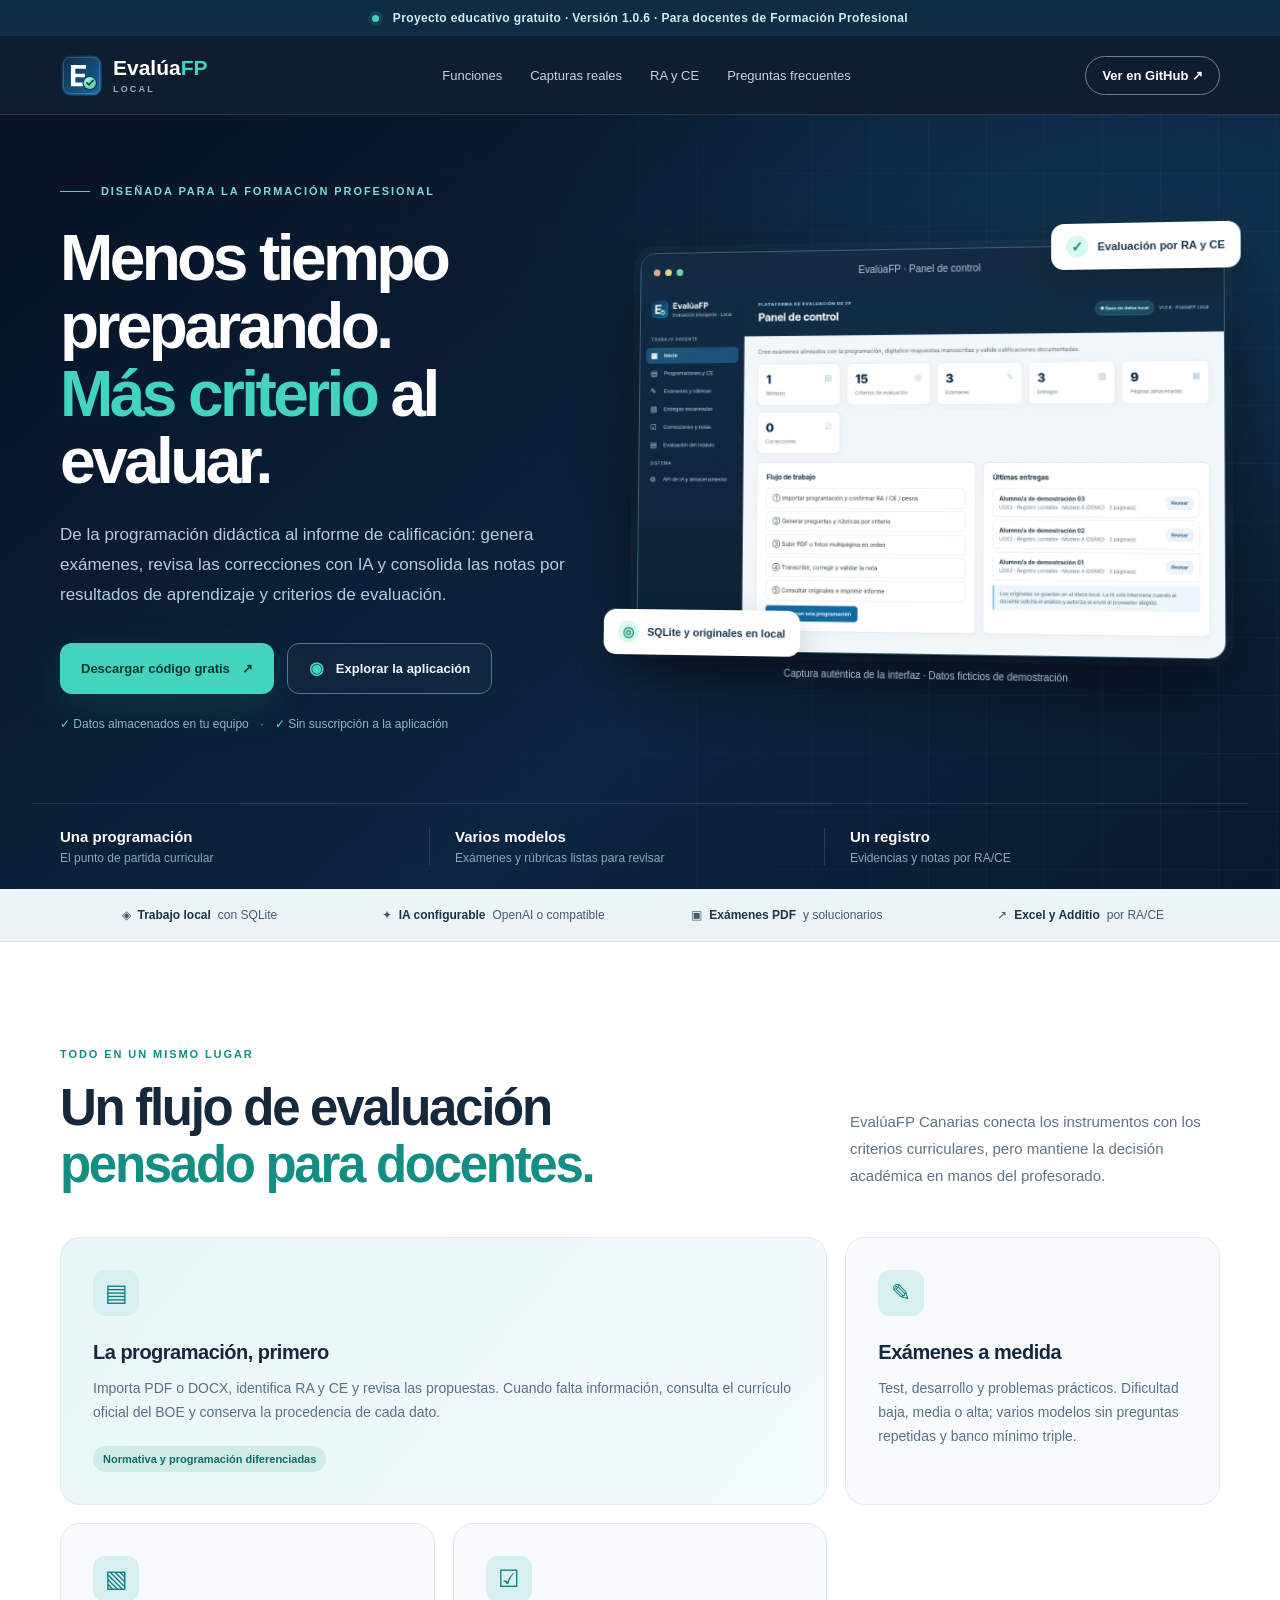
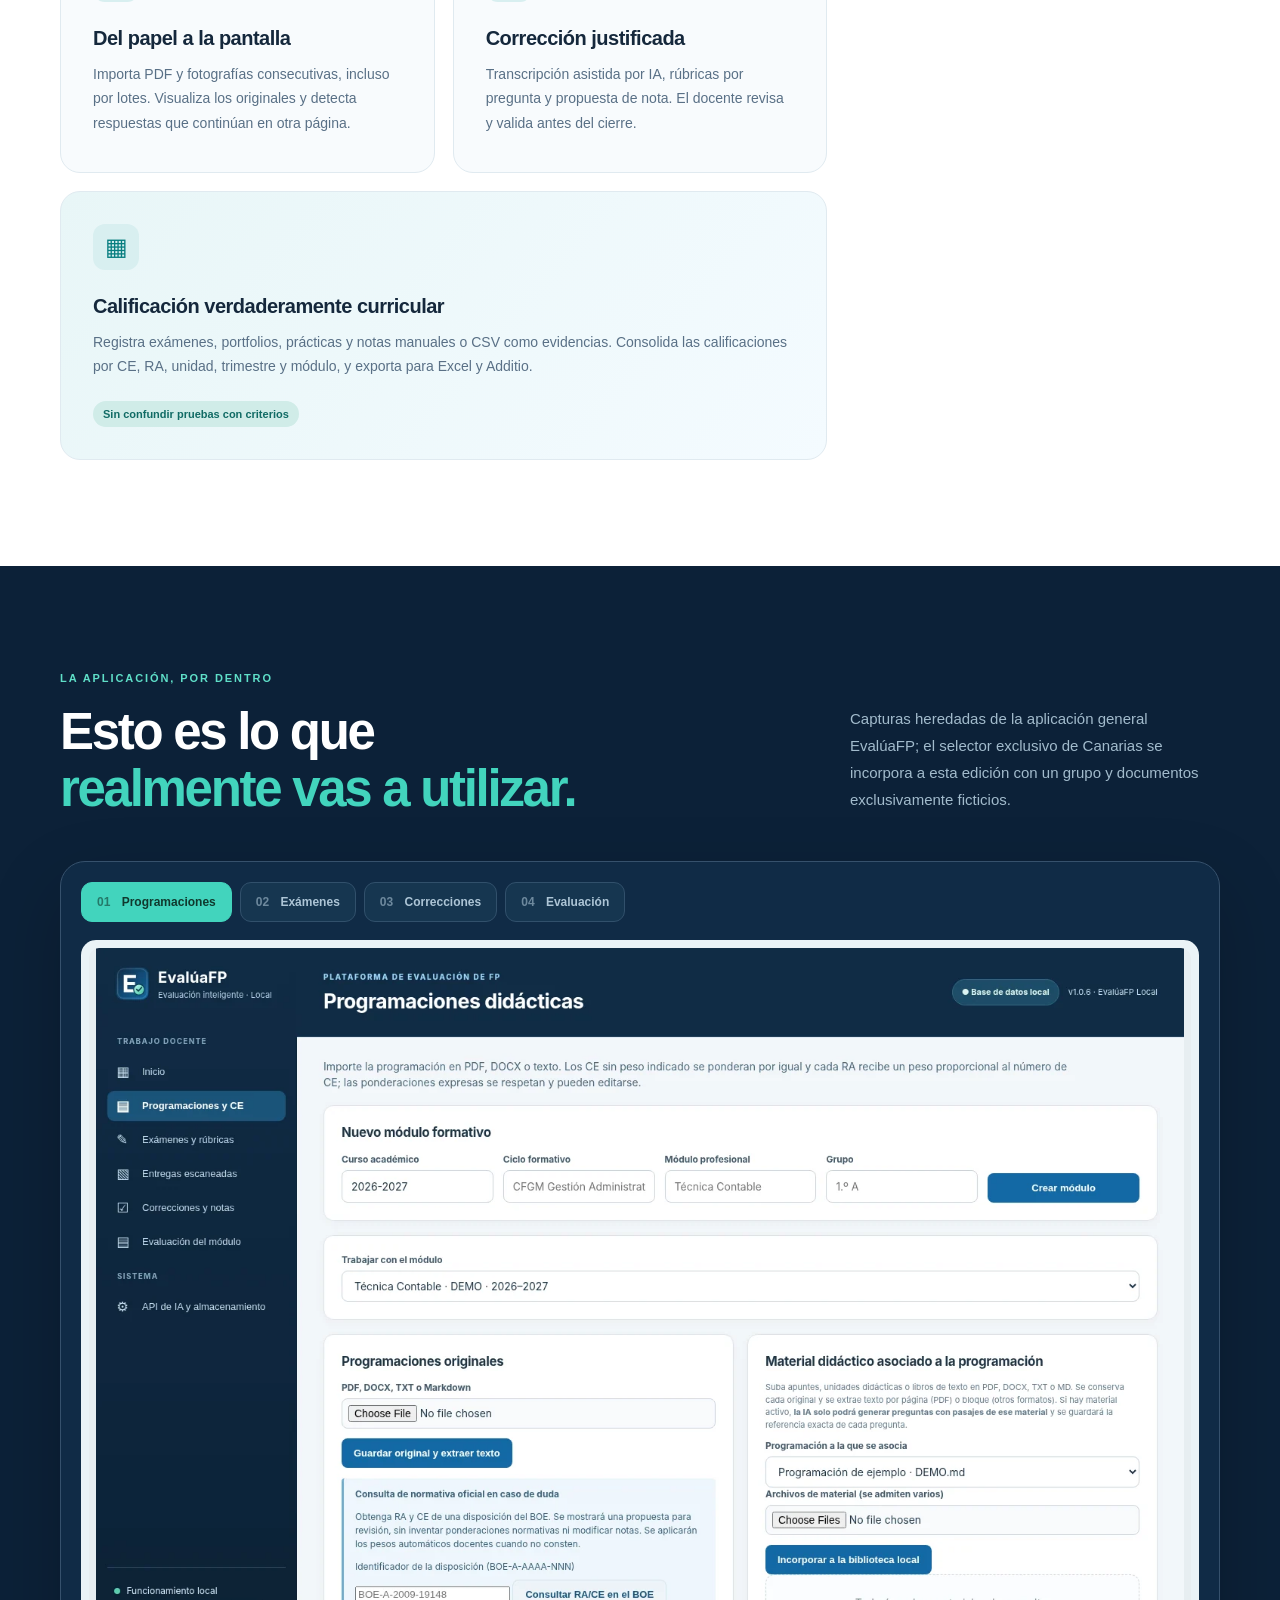
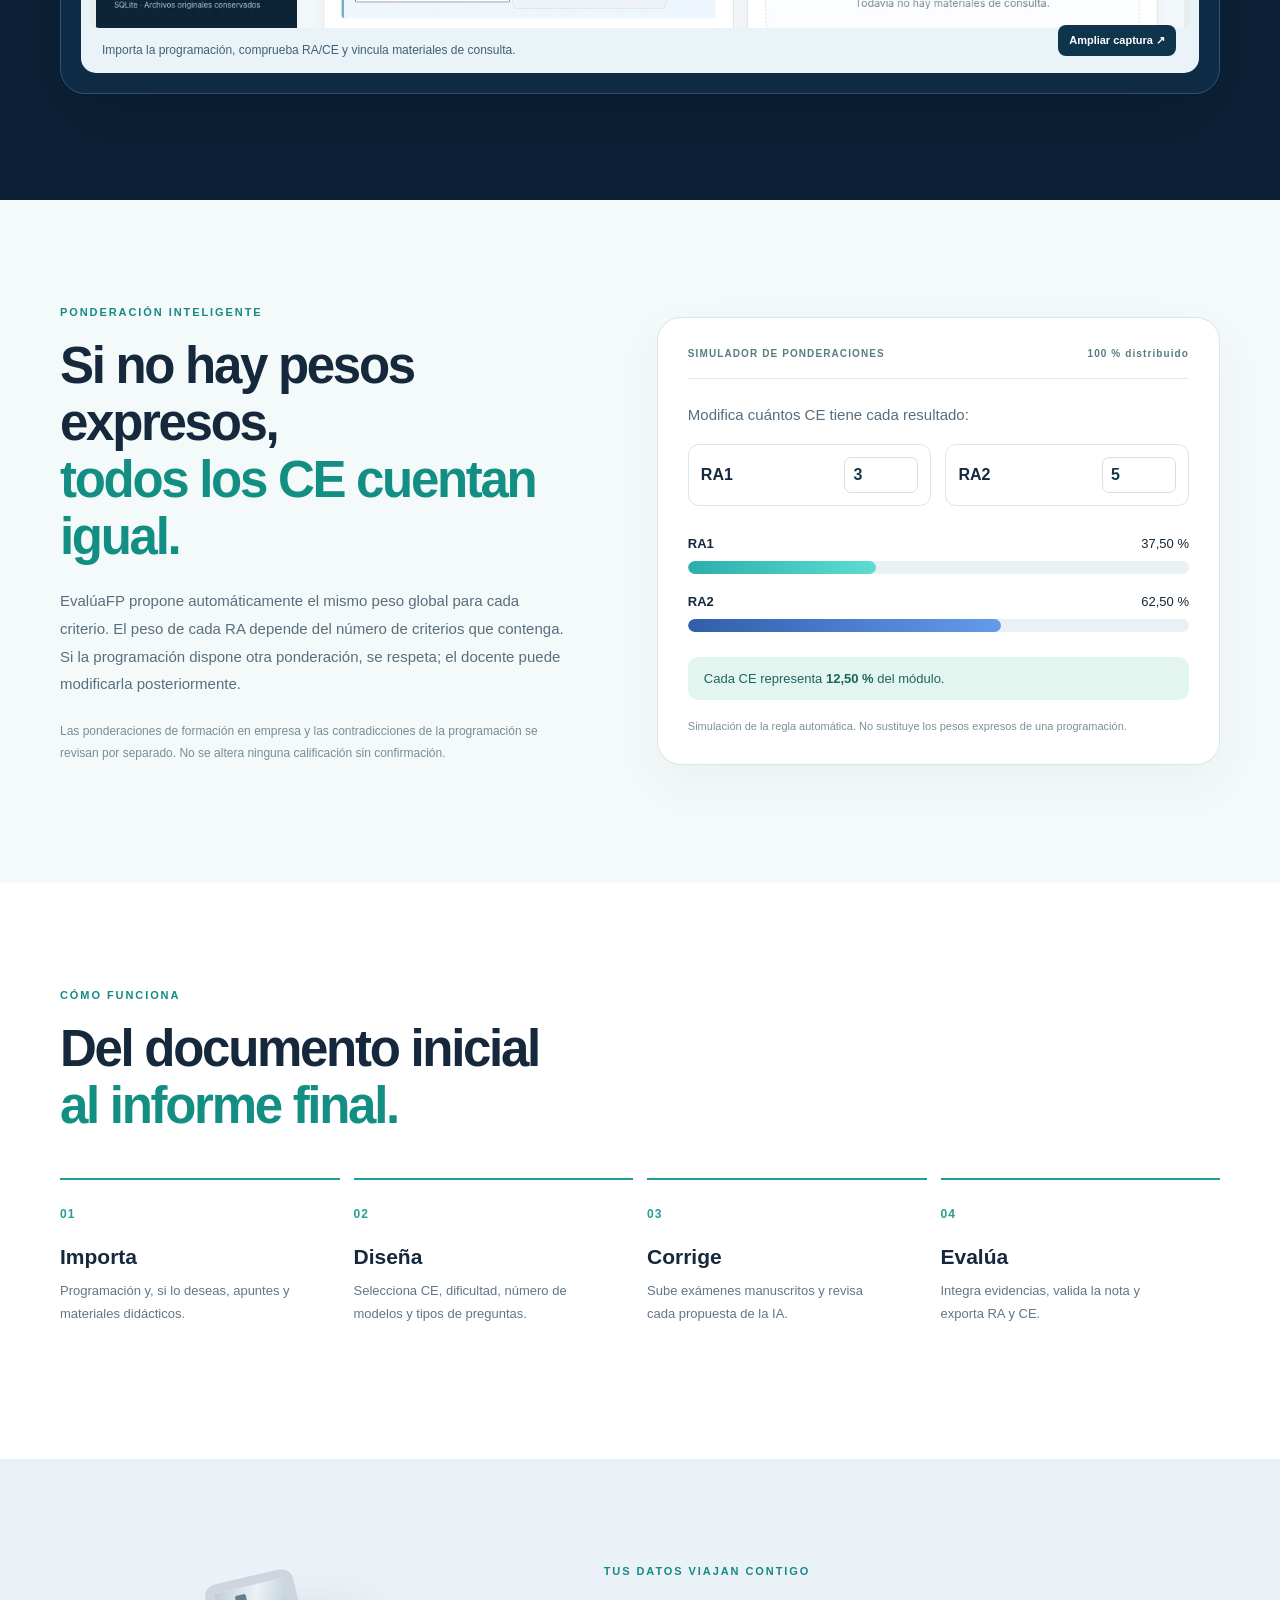
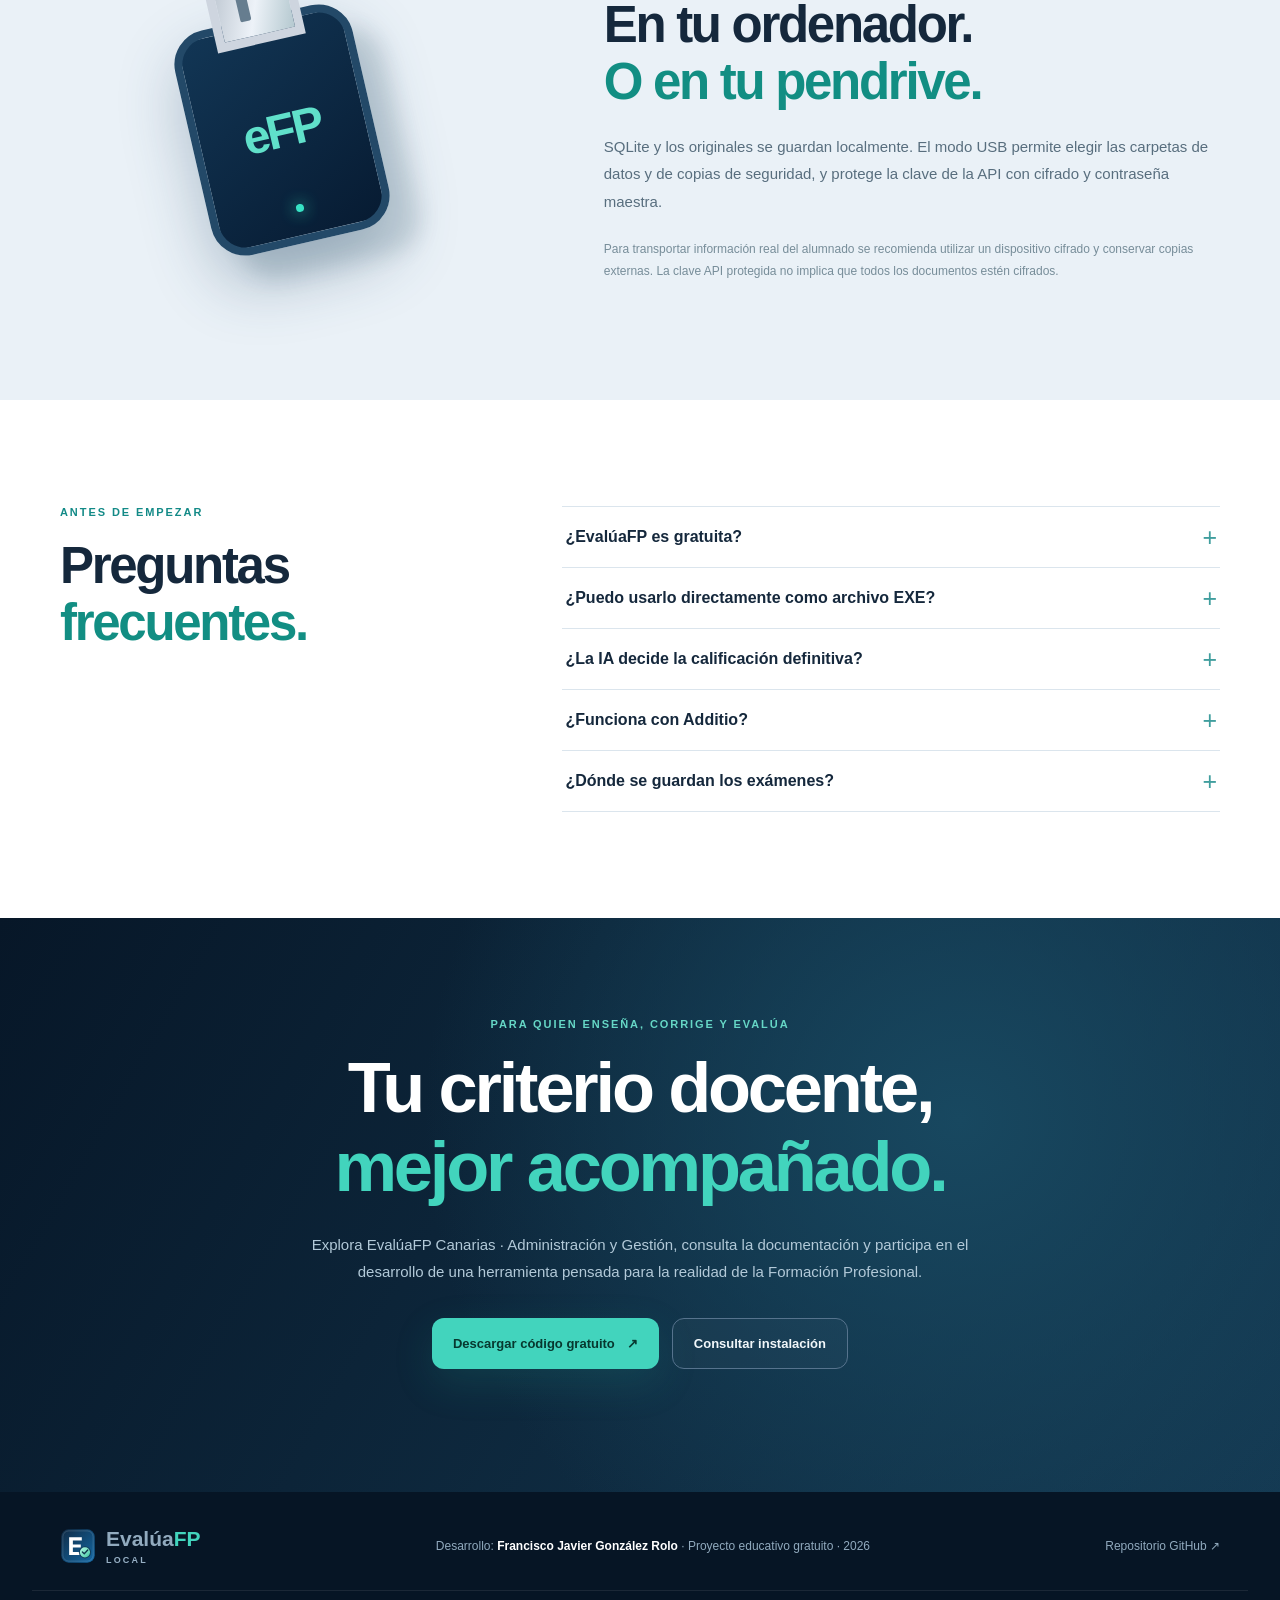
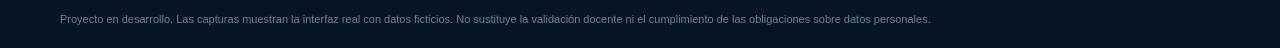
==== docs/index.html @ 2f496073 "feat: edición independiente Canarias de Administración y Gestión basada en EvalúaFP 1.2.10" ====
<!doctype html>
<html lang="es">
<head>
  <meta charset="utf-8">
  <meta name="viewport" content="width=device-width, initial-scale=1">
  <meta name="color-scheme" content="dark light">
  <meta name="theme-color" content="#09172c">
  <meta name="description" content="EvalúaFP Canarias · Administración y Gestión: genera exámenes alineados con los RA y CE, corrige manuscritos con IA bajo revisión docente y organiza la evaluación de FP. Descarga gratuita.">
  <meta property="og:type" content="website">
  <meta property="og:title" content="EvalúaFP Canarias · Administración y Gestión · Evaluación de FP, con rigor y sin complicaciones">
  <meta property="og:description" content="Programaciones, exámenes, rúbricas, corrección asistida y evaluación curricular RA/CE. Gratuito, con SQLite local y modo USB.">
  <meta property="og:image" content="https://raw.githubusercontent.com/atreyu1968/EvaluaFPCanarias/main/docs/assets/screenshots/panel.webp">
  <title>EvalúaFP Canarias · Administración y Gestión — La evaluación de FP, bajo tu control</title>
  <link rel="icon" type="image/svg+xml" href="assets/logo.svg">
  <link rel="stylesheet" href="assets/landing.css">
  <script src="assets/landing.js" defer></script>
</head>
<body>
  <a class="skip" href="#contenido">Saltar al contenido</a>
  <div class="announcement"><span class="announcement-dot"></span> Proyecto educativo gratuito · Versión 1.0.6 · Para docentes de Formación Profesional</div>
  <header class="site-header" id="inicio">
    <div class="wrap head-inner">
      <a class="wordmark" href="#inicio" aria-label="EvalúaFP, ir al inicio"><img src="assets/logo.svg" alt="" width="43" height="43"><span>Evalúa<span class="accent">FP</span><small>LOCAL</small></span></a>
      <nav class="main-nav" aria-label="Navegación principal"><a href="#funciones">Funciones</a><a href="#capturas">Capturas reales</a><a href="#ponderaciones">RA y CE</a><a href="#preguntas">Preguntas frecuentes</a></nav>
      <a class="nav-cta" href="https://github.com/atreyu1968/EvaluaFPCanarias" target="_blank" rel="noopener noreferrer">Ver en GitHub <span aria-hidden="true">↗</span></a>
    </div>
  </header>
  <main id="contenido">
    <section class="hero">
      <div class="hero-glow" aria-hidden="true"></div>
      <div class="wrap hero-grid">
        <div class="hero-copy">
          <div class="eyebrow"><span class="line"></span> DISEÑADA PARA LA FORMACIÓN PROFESIONAL</div>
          <h1>Menos tiempo preparando.<br><em>Más criterio</em> al evaluar.</h1>
          <p class="hero-sub">De la programación didáctica al informe de calificación: genera exámenes, revisa las correcciones con IA y consolida las notas por resultados de aprendizaje y criterios de evaluación.</p>
          <div class="hero-actions"><a class="btn btn-primary" href="https://github.com/atreyu1968/EvaluaFPCanarias/archive/refs/heads/main.zip" target="_blank" rel="noopener noreferrer">Descargar código gratis <span aria-hidden="true">↗</span></a><a class="btn btn-ghost" href="#capturas"><span class="play" aria-hidden="true">◉</span> Explorar la aplicación</a></div>
          <p class="hero-note"><span class="check">✓</span> Datos almacenados en tu equipo <span class="sep">·</span> <span class="check">✓</span> Sin suscripción a la aplicación</p>
        </div>
        <div class="hero-media">
          <div class="hero-chip topchip"><span class="mini-check">✓</span><span>Evaluación por RA y CE</span></div>
          <div class="app-frame"><div class="frame-header"><div class="traffic" aria-hidden="true"><i></i><i></i><i></i></div><span>EvalúaFP · Panel de control</span><span class="frame-local">● LOCAL</span></div><img src="assets/screenshots/panel.webp" alt="Captura real de EvalúaFP: panel de control de la aplicación con datos de demostración" width="1440" height="900" fetchpriority="high"></div>
          <div class="hero-chip bottomchip"><span class="mini-check">◎</span><span>SQLite y originales en local</span></div>
          <div class="demo-label">Captura auténtica de la interfaz · Datos ficticios de demostración</div>
        </div>
      </div>
      <div class="wrap hero-bottom"><div><strong>Una programación</strong><span>El punto de partida curricular</span></div><div><strong>Varios modelos</strong><span>Exámenes y rúbricas listas para revisar</span></div><div><strong>Un registro</strong><span>Evidencias y notas por RA/CE</span></div></div>
    </section>
    <section class="trust-band" aria-label="Características principales"><div class="wrap trust-items"><span>◈ <b>Trabajo local</b> con SQLite</span><span>✦ <b>IA configurable</b> OpenAI o compatible</span><span>▣ <b>Exámenes PDF</b> y solucionarios</span><span>↗ <b>Excel y Additio</b> por RA/CE</span></div></section>

    <section class="section features" id="funciones">
      <div class="wrap">
        <div class="section-top"><div><p class="kicker">TODO EN UN MISMO LUGAR</p><h2>Un flujo de evaluación<br><em>pensado para docentes.</em></h2></div><p>EvalúaFP Canarias conecta los instrumentos con los criterios curriculares, pero mantiene la decisión académica en manos del profesorado.</p></div>
        <div class="feature-grid">
          <article class="feature-card feature-wide"><div class="feature-symbol">▤</div><h3>La programación, primero</h3><p>Importa PDF o DOCX, identifica RA y CE y revisa las propuestas. Cuando falta información, consulta el currículo oficial del BOE y conserva la procedencia de cada dato.</p><span class="mini-pill">Normativa y programación diferenciadas</span></article>
          <article class="feature-card"><div class="feature-symbol">✎</div><h3>Exámenes a medida</h3><p>Test, desarrollo y problemas prácticos. Dificultad baja, media o alta; varios modelos sin preguntas repetidas y banco mínimo triple.</p></article>
          <article class="feature-card"><div class="feature-symbol">▧</div><h3>Del papel a la pantalla</h3><p>Importa PDF y fotografías consecutivas, incluso por lotes. Visualiza los originales y detecta respuestas que continúan en otra página.</p></article>
          <article class="feature-card"><div class="feature-symbol">☑</div><h3>Corrección justificada</h3><p>Transcripción asistida por IA, rúbricas por pregunta y propuesta de nota. El docente revisa y valida antes del cierre.</p></article>
          <article class="feature-card feature-wide"><div class="feature-symbol">▦</div><h3>Calificación verdaderamente curricular</h3><p>Registra exámenes, portfolios, prácticas y notas manuales o CSV como evidencias. Consolida las calificaciones por CE, RA, unidad, trimestre y módulo, y exporta para Excel y Additio.</p><span class="mini-pill">Sin confundir pruebas con criterios</span></article>
        </div>
      </div>
    </section>

    <section class="section screen-section" id="capturas">
      <div class="wrap">
        <div class="section-top"><div><p class="kicker">LA APLICACIÓN, POR DENTRO</p><h2>Esto es lo que<br><em>realmente vas a utilizar.</em></h2></div><p>Capturas heredadas de la aplicación general EvalúaFP; el selector exclusivo de Canarias se incorpora a esta edición con un grupo y documentos exclusivamente ficticios.</p></div>
        <div class="showcase">
          <div class="showcase-controls" role="tablist" aria-label="Capturas de la aplicación">
            <button role="tab" class="screen-tab active" aria-selected="true" aria-controls="screen-image" data-shot="programaciones"><span>01</span> Programaciones</button>
            <button role="tab" class="screen-tab" aria-selected="false" aria-controls="screen-image" data-shot="examenes"><span>02</span> Exámenes</button>
            <button role="tab" class="screen-tab" aria-selected="false" aria-controls="screen-image" data-shot="correcciones"><span>03</span> Correcciones</button>
            <button role="tab" class="screen-tab" aria-selected="false" aria-controls="screen-image" data-shot="evaluacion"><span>04</span> Evaluación</button>
          </div>
          <div class="showcase-inner"><figure><img id="screen-image" src="assets/screenshots/programaciones.webp" alt="Captura real de la sección Programaciones didácticas de EvalúaFP con datos ficticios" width="1440" height="900" loading="lazy"><figcaption id="screen-caption">Importa la programación, comprueba RA/CE y vincula materiales de consulta.</figcaption></figure><button class="zoom-button" id="zoom-shot" type="button" aria-label="Ampliar captura">Ampliar captura <span aria-hidden="true">↗</span></button></div>
        </div>
      </div>
    </section>

    <section class="section weight-section" id="ponderaciones">
      <div class="wrap weight-grid">
        <div><p class="kicker">PONDERACIÓN INTELIGENTE</p><h2>Si no hay pesos expresos,<br><em>todos los CE cuentan igual.</em></h2><p>EvalúaFP propone automáticamente el mismo peso global para cada criterio. El peso de cada RA depende del número de criterios que contenga. Si la programación dispone otra ponderación, se respeta; el docente puede modificarla posteriormente.</p><p class="quiet-note">Las ponderaciones de formación en empresa y las contradicciones de la programación se revisan por separado. No se altera ninguna calificación sin confirmación.</p></div>
        <div class="calculator" aria-label="Ejemplo interactivo de ponderación por criterios"><div class="calc-header"><span>SIMULADOR DE PONDERACIONES</span><span>100 % distribuido</span></div><p>Modifica cuántos CE tiene cada resultado:</p><div class="calc-inputs"><label>RA1 <input id="count-ra1" type="number" value="3" min="1" max="30" step="1"></label><label>RA2 <input id="count-ra2" type="number" value="5" min="1" max="30" step="1"></label></div><div class="weight-bars"><div class="weight-label"><strong>RA1</strong><span id="weight-ra1">37,50 %</span></div><div class="bar"><div id="bar-ra1" class="bar-fill a" style="width:37.5%"></div></div><div class="weight-label"><strong>RA2</strong><span id="weight-ra2">62,50 %</span></div><div class="bar"><div id="bar-ra2" class="bar-fill b" style="width:62.5%"></div></div></div><div class="calc-result">Cada CE representa <b id="weight-ce">12,50 %</b> del módulo.</div><small>Simulación de la regla automática. No sustituye los pesos expresos de una programación.</small></div>
      </div>
    </section>

    <section class="section workflow"><div class="wrap"><div class="section-top"><div><p class="kicker">CÓMO FUNCIONA</p><h2>Del documento inicial<br><em>al informe final.</em></h2></div></div><div class="steps"><div><b>01</b><h3>Importa</h3><p>Programación y, si lo deseas, apuntes y materiales didácticos.</p></div><div><b>02</b><h3>Diseña</h3><p>Selecciona CE, dificultad, número de modelos y tipos de preguntas.</p></div><div><b>03</b><h3>Corrige</h3><p>Sube exámenes manuscritos y revisa cada propuesta de la IA.</p></div><div><b>04</b><h3>Evalúa</h3><p>Integra evidencias, valida la nota y exporta RA y CE.</p></div></div></div></section>

    <section class="section portability"><div class="wrap portability-inner"><div class="usb-art" aria-hidden="true"><div class="usb-outline"><span>eFP</span><i></i></div><div class="usb-shadow"></div></div><div><p class="kicker">TUS DATOS VIAJAN CONTIGO</p><h2>En tu ordenador.<br><em>O en tu pendrive.</em></h2><p>SQLite y los originales se guardan localmente. El modo USB permite elegir las carpetas de datos y de copias de seguridad, y protege la clave de la API con cifrado y contraseña maestra.</p><p class="quiet-note">Para transportar información real del alumnado se recomienda utilizar un dispositivo cifrado y conservar copias externas. La clave API protegida no implica que todos los documentos estén cifrados.</p></div></div></section>

    <section class="section faq" id="preguntas"><div class="wrap faq-grid"><div><p class="kicker">ANTES DE EMPEZAR</p><h2>Preguntas<br><em>frecuentes.</em></h2></div><div class="faq-list"><details><summary>¿EvalúaFP es gratuita?</summary><p>El proyecto se ofrece gratuitamente. Las API externas de inteligencia artificial, como OpenAI o servicios compatibles, pueden tener costes independientes. El programa puede gestionar archivos y calificaciones locales sin utilizarlas.</p></details><details><summary>¿Puedo usarlo directamente como archivo EXE?</summary><p>El repositorio ofrece el código fuente y los scripts de compilación para Windows. Para obtener un EXE debe compilarse o descargarse una versión binaria verificada cuando se publique. No se garantiza un instalador ya compilado en el repositorio.</p></details><details><summary>¿La IA decide la calificación definitiva?</summary><p>No. La IA propone transcripciones, correspondencias curriculares y calificaciones. El docente revisa las evidencias y valida los resultados antes del cierre.</p></details><details><summary>¿Funciona con Additio?</summary><p>Genera archivos Excel y CSV/TSV de configuración curricular y calificaciones por RA/CE. El formato exacto de importación debe comprobarse con la configuración de Additio disponible en cada centro.</p></details><details><summary>¿Dónde se guardan los exámenes?</summary><p>Los PDF e imágenes originales se conservan en el almacenamiento local y sus metadatos en SQLite. El docente puede configurar carpetas y respaldos, incluso en USB.</p></details></div></div></section>

    <section class="final-cta"><div class="wrap cta-content"><p class="kicker">PARA QUIEN ENSEÑA, CORRIGE Y EVALÚA</p><h2>Tu criterio docente,<br><em>mejor acompañado.</em></h2><p>Explora EvalúaFP Canarias · Administración y Gestión, consulta la documentación y participa en el desarrollo de una herramienta pensada para la realidad de la Formación Profesional.</p><div class="hero-actions"><a class="btn btn-primary" href="https://github.com/atreyu1968/EvaluaFPCanarias/archive/refs/heads/main.zip" target="_blank" rel="noopener noreferrer">Descargar código gratuito <span aria-hidden="true">↗</span></a><a class="btn btn-ghost" href="https://github.com/atreyu1968/EvaluaFPCanarias#inicio-en-windows-desde-el-c%C3%B3digo-fuente" target="_blank" rel="noopener noreferrer">Consultar instalación</a></div></div></section>
  </main>
  <footer class="footer"><div class="wrap footer-inner"><div class="wordmark"><img src="assets/logo.svg" alt="" width="36" height="36"><span>Evalúa<span class="accent">FP</span><small>LOCAL</small></span></div><p>Desarrollo: <strong>Francisco Javier González Rolo</strong> · Proyecto educativo gratuito · 2026</p><a href="https://github.com/atreyu1968/EvaluaFPCanarias" rel="noopener noreferrer" target="_blank">Repositorio GitHub ↗</a></div><div class="wrap legal">Proyecto en desarrollo. Las capturas muestran la interfaz real con datos ficticios. No sustituye la validación docente ni el cumplimiento de las obligaciones sobre datos personales.</div></footer>
  <dialog id="lightbox" class="lightbox" aria-label="Captura ampliada"><form method="dialog"><button class="lightbox-close" aria-label="Cerrar captura">✕</button></form><img id="lightbox-image" src="assets/screenshots/programaciones.webp" alt="Captura ampliada de EvalúaFP"><p id="lightbox-caption"></p></dialog>
</body>
</html>
---- docs/assets/landing.css ----
:root{--navy:#09172c;--navy2:#0e2744;--line:#dbe5ed;--teal:#42d4bd;--text:#15283c;--muted:#607285;--soft:#f3f7fb;--radius:22px}*{box-sizing:border-box}html{scroll-behavior:smooth}body{margin:0;font-family:Inter,ui-sans-serif,-apple-system,BlinkMacSystemFont,'Segoe UI',sans-serif;color:var(--text);background:#fff;-webkit-font-smoothing:antialiased}button,input{font:inherit}a{text-decoration:none;color:inherit}button{cursor:pointer}.skip{position:absolute;left:-9999px}.skip:focus{left:15px;top:15px;z-index:999;background:#fff;padding:10px}.wrap{max-width:1216px;padding:0 28px;margin:auto}.accent,.section-top em,.weight-grid h2 em,.workflow h2 em,.portability h2 em,.faq h2 em,.final-cta h2 em{color:#128e83;font-style:normal}.announcement{text-align:center;padding:11px 18px;color:#d2e9ef;font-size:12px;font-weight:650;background:#102c45;letter-spacing:.03em}.announcement-dot{display:inline-block;width:7px;height:7px;border-radius:50%;background:var(--teal);box-shadow:0 0 0 4px #3dd1b51d;margin-right:10px}.site-header{position:sticky;top:0;z-index:70;background:rgba(8,22,42,.97);backdrop-filter:blur(14px);border-bottom:1px solid #ffffff1c;color:#fff}.head-inner{height:78px;display:flex;align-items:center;justify-content:space-between;gap:26px}.wordmark{display:inline-flex;align-items:center;gap:10px;font-weight:840;font-size:21px;line-height:1}.wordmark img{border-radius:11px}.wordmark .accent{color:var(--teal)}.wordmark small{display:block;font-size:9px;font-weight:780;letter-spacing:.24em;color:#97b0c5;margin-top:7px}.main-nav{display:flex;gap:28px;font-size:13px;color:#c2d3df}.main-nav a:hover,.footer a:hover{color:var(--teal)}.nav-cta{font-size:13px;font-weight:750;padding:11px 16px;border:1px solid #62839a;border-radius:100px;white-space:nowrap}.nav-cta:hover{border-color:var(--teal)}.hero{background:radial-gradient(ellipse 44% 50% at 85% 20%,#16496b72,transparent),linear-gradient(140deg,#071426 5%,#0c2541 62%,#08192d);color:#fff;overflow:hidden;position:relative}.hero:before{content:'';position:absolute;inset:0;background-image:linear-gradient(#ffffff08 1px,transparent 1px),linear-gradient(90deg,#ffffff08 1px,transparent 1px);background-size:58px 58px;mask-image:linear-gradient(90deg,transparent 10%,black 100%);pointer-events:none}.hero-grid{min-height:650px;display:grid;grid-template-columns:.98fr 1.1fr;align-items:center;gap:45px;padding-top:70px;padding-bottom:60px;position:relative}.hero-copy{position:relative;z-index:2}.eyebrow,.kicker{font-size:11px;letter-spacing:.175em;font-weight:850}.eyebrow{display:flex;align-items:center;gap:11px;color:#81d9ce}.eyebrow .line{height:1px;width:30px;background:var(--teal)}h1,h2,h3,p{margin-top:0}.hero h1{font-size:clamp(46px,5vw,69px);letter-spacing:-.056em;line-height:1.06;margin:28px 0 24px;font-weight:850}.hero h1 em{font-style:normal;color:var(--teal)}.hero-sub{font-size:17px;line-height:1.76;color:#b6cbda;max-width:570px}.hero-actions{display:flex;flex-wrap:wrap;gap:13px;margin:33px 0 23px}.btn{display:inline-flex;align-items:center;justify-content:center;gap:12px;border-radius:12px;min-height:51px;padding:14px 21px;font-weight:800;font-size:13px;transition:transform .2s ease,background .2s ease}.btn:hover{transform:translateY(-2px)}.btn-primary{background:var(--teal);color:#07382f;box-shadow:0 14px 40px #24ba9c25}.btn-primary:hover{background:#7ae6d4}.btn-ghost{border:1px solid #56738d;color:#f2f7fa;background:#ffffff07}.btn-ghost:hover{background:#ffffff14}.play{font-size:17px;color:var(--teal)}.hero-note{font-size:12px;color:#93b4c8}.check{color:#57d8be}.sep{margin:0 8px}.hero-media{position:relative;min-width:0;transform:perspective(1300px) rotateY(-6deg) rotateX(2deg)}.app-frame{border:1px solid #396077;border-radius:16px;box-shadow:0 28px 82px #0009,0 0 0 7px #ffffff09;background:#0f2032;overflow:hidden;transform-origin:center}.frame-header{height:38px;display:flex;align-items:center;justify-content:space-between;padding:0 13px;color:#b8c8d8;font-size:10px;background:#132b42}.traffic{display:flex;gap:5px}.traffic i{display:block;width:7px;height:7px;border-radius:50%;background:#e7a890}.traffic i:nth-child(2){background:#e6d57f}.traffic i:nth-child(3){background:#74d5b2}.frame-local{color:#69d6ba;letter-spacing:.1em;font-size:9px}.app-frame img{display:block;width:100%;height:auto;aspect-ratio:16/10;object-fit:cover;object-position:top left}.hero-chip{position:absolute;z-index:3;display:flex;gap:9px;align-items:center;background:#fff;color:#18374d;font-size:11px;font-weight:800;border-radius:13px;padding:12px 15px;box-shadow:0 14px 35px #0003;transform:rotateY(6deg)}.topchip{top:-22px;right:-16px}.bottomchip{bottom:22px;left:-35px}.mini-check{display:grid;place-items:center;width:22px;height:22px;background:#d8f9ef;border-radius:50%;color:#168f77;font-size:14px}.demo-label{font-size:10px;color:#a6c3d2;text-align:center;margin-top:15px;transform:rotateY(6deg)}.hero-bottom{border-top:1px solid #ffffff20;display:grid;grid-template-columns:repeat(3,1fr);position:relative;padding-top:24px;padding-bottom:24px;gap:25px}.hero-bottom>div{border-right:1px solid #ffffff24;padding-right:24px}.hero-bottom>div:last-child{border:0}.hero-bottom strong{display:block;color:#fff;font-size:15px}.hero-bottom span{display:block;color:#8aa9bf;margin-top:6px;font-size:12px}.trust-band{background:#ecf4f7;border-bottom:1px solid #dce8ef}.trust-items{display:grid;grid-template-columns:repeat(4,1fr);gap:15px;padding-top:19px;padding-bottom:19px;font-size:12px;color:#425c70;text-align:center}.trust-items span{display:flex;align-items:center;justify-content:center;gap:7px}.trust-items b{color:#1a3548}.section{padding:106px 0;scroll-margin-top:95px}.section-top{display:flex;align-items:end;justify-content:space-between;gap:40px;margin-bottom:44px}.kicker{color:#138a87;margin-bottom:19px}.section-top h2,.weight-grid h2,.workflow h2,.portability h2,.faq h2,.final-cta h2{font-size:clamp(34px,4vw,51px);line-height:1.12;font-weight:830;letter-spacing:-.045em;margin:0}.section-top>p{max-width:370px;line-height:1.8;color:var(--muted);font-size:15px;margin:0 0 4px}.features{background:#fff}.feature-grid{display:grid;grid-template-columns:repeat(3,1fr);gap:18px}.feature-card{border:1px solid #e0eaf0;border-radius:20px;background:#f8fbfd;padding:32px;min-height:250px;transition:box-shadow .2s,transform .2s}.feature-card:hover{transform:translateY(-4px);box-shadow:0 18px 35px #152e3f0d}.feature-wide{grid-column:span 2;background:linear-gradient(130deg,#e8f6f7,#f4fbff)}.feature-symbol{display:grid;place-items:center;width:46px;height:46px;border-radius:12px;background:#d8eff0;color:#087e80;font-size:24px;margin-bottom:25px}.feature-card h3{font-size:20px;letter-spacing:-.025em;margin-bottom:12px}.feature-card p{line-height:1.72;font-size:14px;color:#597086;margin:0}.mini-pill{display:inline-block;background:#d0ece8;color:#116b65;padding:7px 10px;border-radius:50px;font-size:11px;font-weight:750;margin-top:22px}.screen-section{background:#0c2138;color:#fff}.screen-section .section-top>p{color:#a2bbcc}.screen-section .kicker{color:#5fdfc8}.screen-section h2 em{color:var(--teal)}.showcase{border:1px solid #36516c;border-radius:25px;background:#102b46;padding:20px;box-shadow:0 28px 75px #0003}.showcase-controls{display:flex;flex-wrap:wrap;gap:8px;margin-bottom:18px}.screen-tab{background:#163650;color:#adc5d6;border:1px solid #31506b;border-radius:11px;padding:12px 15px;font-size:12px;font-weight:800}.screen-tab span{opacity:.58;margin-right:8px}.screen-tab:hover{background:#21415b}.screen-tab.active{background:var(--teal);border-color:var(--teal);color:#10392e}.showcase-inner{background:#eaf3f7;border-radius:15px;padding:8px;position:relative}.showcase-inner figure{margin:0}.showcase-inner figure img{display:block;width:100%;height:auto;max-height:680px;object-fit:contain;object-position:top;border-radius:10px;background:#e7eef1}.showcase-inner figcaption{font-size:12px;color:#416077;padding:15px 13px 8px}.zoom-button{position:absolute;right:23px;bottom:17px;border:0;background:#0e354c;color:#fff;border-radius:8px;padding:9px 11px;font-size:11px;font-weight:700}.weight-section{background:#f4faf9}.weight-grid{display:grid;grid-template-columns:.9fr 1fr;gap:90px;align-items:center}.weight-grid>div>p:not(.kicker),.portability p:not(.kicker){color:#586e7e;line-height:1.85;font-size:15px;margin-top:22px}.quiet-note{font-size:12px!important;color:#778d99!important}.calculator{background:#fff;border:1px solid #d8e6e9;padding:30px;border-radius:24px;box-shadow:0 18px 50px #0f42450c}.calc-header{display:flex;justify-content:space-between;gap:8px;font-size:10px;letter-spacing:.11em;font-weight:850;color:#567d80;border-bottom:1px solid #dfebec;padding-bottom:19px}.calculator>p{font-size:13px;color:#617b86;margin:24px 0 15px}.calc-inputs{display:grid;grid-template-columns:1fr 1fr;gap:14px}.calc-inputs label{display:flex;align-items:center;justify-content:space-between;gap:12px;border:1px solid #d9e6e8;padding:12px;border-radius:11px;font-weight:800}.calc-inputs input{width:74px;border:1px solid #d2e2e7;border-radius:7px;padding:8px;font-weight:700;color:#133a48}.weight-bars{margin-top:30px}.weight-label{display:flex;justify-content:space-between;margin:20px 0 10px;font-size:13px}.bar{height:13px;background:#eaf1f4;border-radius:25px;overflow:hidden}.bar-fill{height:100%;border-radius:25px;transition:width .35s}.bar-fill.a{background:linear-gradient(90deg,#2caeac,#5dddd1)}.bar-fill.b{background:linear-gradient(90deg,#315eaa,#649bea)}.calc-result{background:#e3f5ef;border-radius:10px;padding:14px 16px;color:#1b665d;font-size:13px;margin:25px 0 16px}.calculator small{font-size:11px;color:#7b9199}.workflow{background:#fff}.steps{display:grid;grid-template-columns:repeat(4,1fr);gap:14px}.steps>div{border-top:2px solid #1d9e97;padding:24px 15px 15px 0}.steps b{font-size:12px;color:#299e94;letter-spacing:.08em}.steps h3{font-size:21px;margin:23px 0 11px}.steps p{font-size:13px;color:#61768a;line-height:1.75;max-width:245px}.portability{background:#eaf1f7}.portability-inner{display:grid;grid-template-columns:.72fr 1fr;align-items:center;gap:100px}.usb-art{height:310px;display:flex;justify-content:center;align-items:center;position:relative}.usb-outline{width:182px;height:230px;background:linear-gradient(150deg,#123655,#071b32);border:8px solid #234968;border-radius:35px;position:relative;display:grid;place-items:center;box-shadow:25px 30px 20px #2b526328,0 28px 65px #294d6d55;transform:rotate(-13deg)}.usb-outline:before{content:'';width:72px;height:50px;position:absolute;top:-50px;border-radius:12px 12px 0 0;background:linear-gradient(110deg,#c1cad4,#edf2f8,#b4c8cf);border:9px solid #ced5df}.usb-outline:after{content:'';width:11px;height:27px;background:#667d8f;position:absolute;top:-34px;left:67px;border-radius:2px}.usb-outline span{color:#60e0ca;font-size:48px;font-weight:900;letter-spacing:-.06em}.usb-outline i{position:absolute;bottom:23px;width:8px;height:8px;border-radius:50%;background:#37e2c4;box-shadow:0 0 15px #33e9c3}.faq{background:#fff}.faq-grid{display:grid;grid-template-columns:.65fr 1fr;gap:75px}.faq-list{border-top:1px solid var(--line)}.faq-list details{border-bottom:1px solid var(--line);padding:21px 3px}.faq-list summary{font-size:16px;font-weight:760;cursor:pointer;list-style:none;position:relative;padding-right:30px}.faq-list summary:after{content:'+';font-size:25px;font-weight:350;position:absolute;right:0;top:-5px;color:#409e9e}.faq-list details[open] summary:after{content:'−'}.faq-list p{color:#657a8c;line-height:1.75;font-size:13px;margin:14px 0 0}.final-cta{padding:100px 0;background:radial-gradient(circle at 75% 35%,#184860 0,transparent 52%),linear-gradient(120deg,#071728,#143952);color:#fff;text-align:center}.final-cta .kicker{color:#66d7c6}.final-cta h2{font-size:clamp(44px,5.5vw,72px)}.final-cta h2 em{color:var(--teal)}.final-cta p:not(.kicker){font-size:15px;color:#b2c9d8;line-height:1.8;max-width:700px;margin:24px auto 0}.final-cta .hero-actions{justify-content:center}.footer{background:#061525;color:#91aabe;padding:36px 0 20px}.footer-inner{display:flex;align-items:center;justify-content:space-between;gap:20px;font-size:12px}.footer-inner p{margin:0}.footer-inner strong{color:#fff}.footer-inner a{white-space:nowrap}.legal{margin-top:25px;border-top:1px solid #ffffff15;padding-top:20px;color:#6c8396;font-size:11px;line-height:1.6}.lightbox{position:fixed;inset:0;max-width:min(96vw,1560px);max-height:95vh;border:0;border-radius:14px;background:#f0f5f7;box-shadow:0 20px 100px #0009;padding:12px}.lightbox::backdrop{background:#001422d9}.lightbox img{width:100%;max-height:83vh;object-fit:contain}.lightbox p{text-align:center;font-size:13px;color:#42596a;margin:8px}.lightbox-close{position:absolute;right:15px;top:14px;background:#122e46;color:#fff;border:0;border-radius:8px;padding:9px 12px;z-index:2}@media(max-width:1050px){.main-nav{display:none}.hero-grid{grid-template-columns:1fr;min-height:auto;padding-top:75px}.hero-copy{max-width:740px}.hero h1{max-width:780px}.hero-media{max-width:900px;transform:none}.hero-chip{transform:none}.demo-label{transform:none}.feature-grid{grid-template-columns:repeat(2,1fr)}.feature-wide{grid-column:span 2}.weight-grid,.portability-inner{gap:35px}}@media(max-width:720px){.wrap{padding-left:20px;padding-right:20px}.head-inner{height:67px}.nav-cta{font-size:11px;padding:10px}.hero-grid{padding-top:55px;padding-bottom:45px;gap:55px}.hero h1{font-size:clamp(42px,10vw,62px)}.hero-sub{font-size:15px}.hero-chip{display:none}.hero-bottom{grid-template-columns:1fr;gap:14px}.hero-bottom>div{border:0;padding:0}.trust-items{grid-template-columns:1fr 1fr}.trust-items span{font-size:11px}.section{padding:75px 0}.section-top{display:block}.section-top>p{margin-top:20px}.feature-grid,.weight-grid,.portability-inner,.faq-grid{grid-template-columns:1fr}.feature-wide{grid-column:span 1}.feature-card{min-height:0;padding:26px}.showcase{padding:9px}.screen-tab{padding:10px 12px}.showcase-inner figcaption{padding-bottom:44px}.steps{grid-template-columns:repeat(2,1fr)}.portability-inner{gap:0}.usb-art{height:210px}.usb-outline{transform:scale(.75) rotate(-13deg)}.footer-inner{flex-wrap:wrap}.footer-inner p{order:3;width:100%}.calculator{padding:22px}.weight-grid{gap:40px}.hero-actions .btn{width:100%}}@media(prefers-reduced-motion:reduce){html{scroll-behavior:auto}*,*:before,*:after{transition:none!important;animation:none!important}}
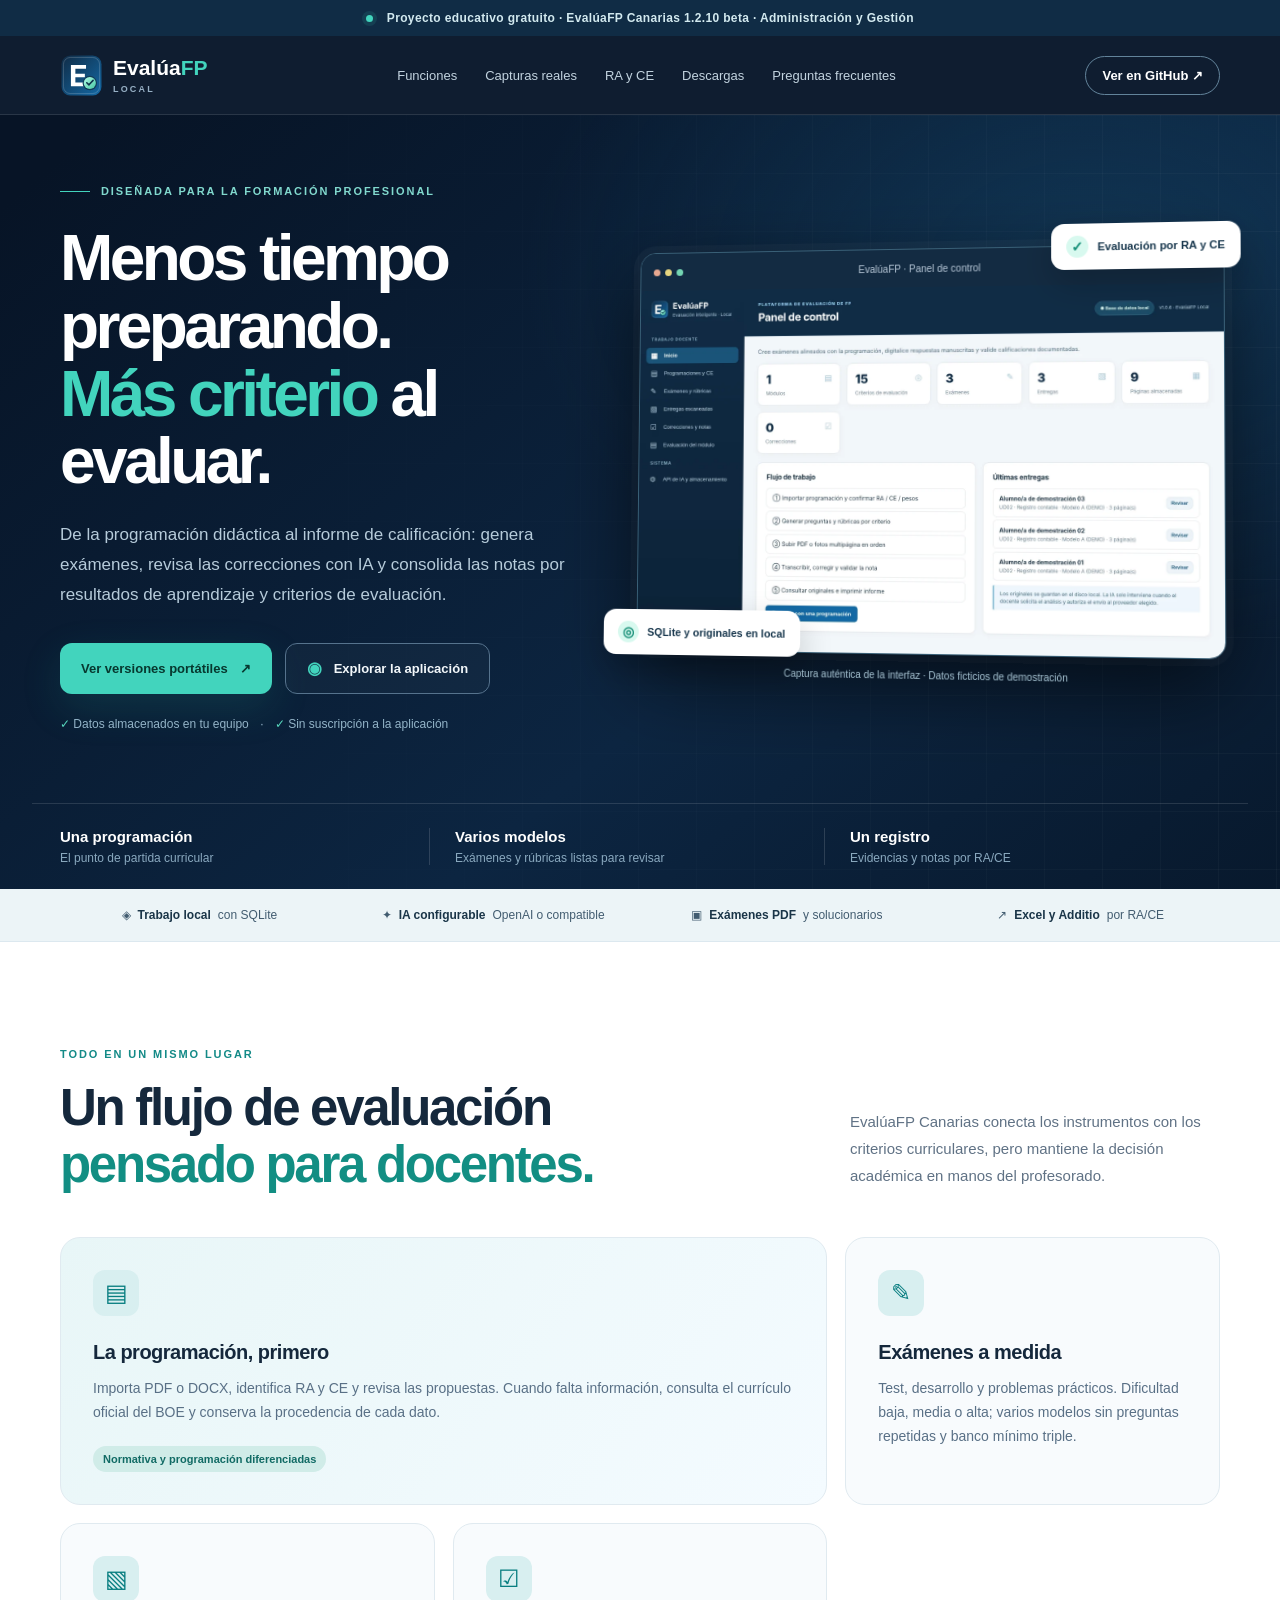
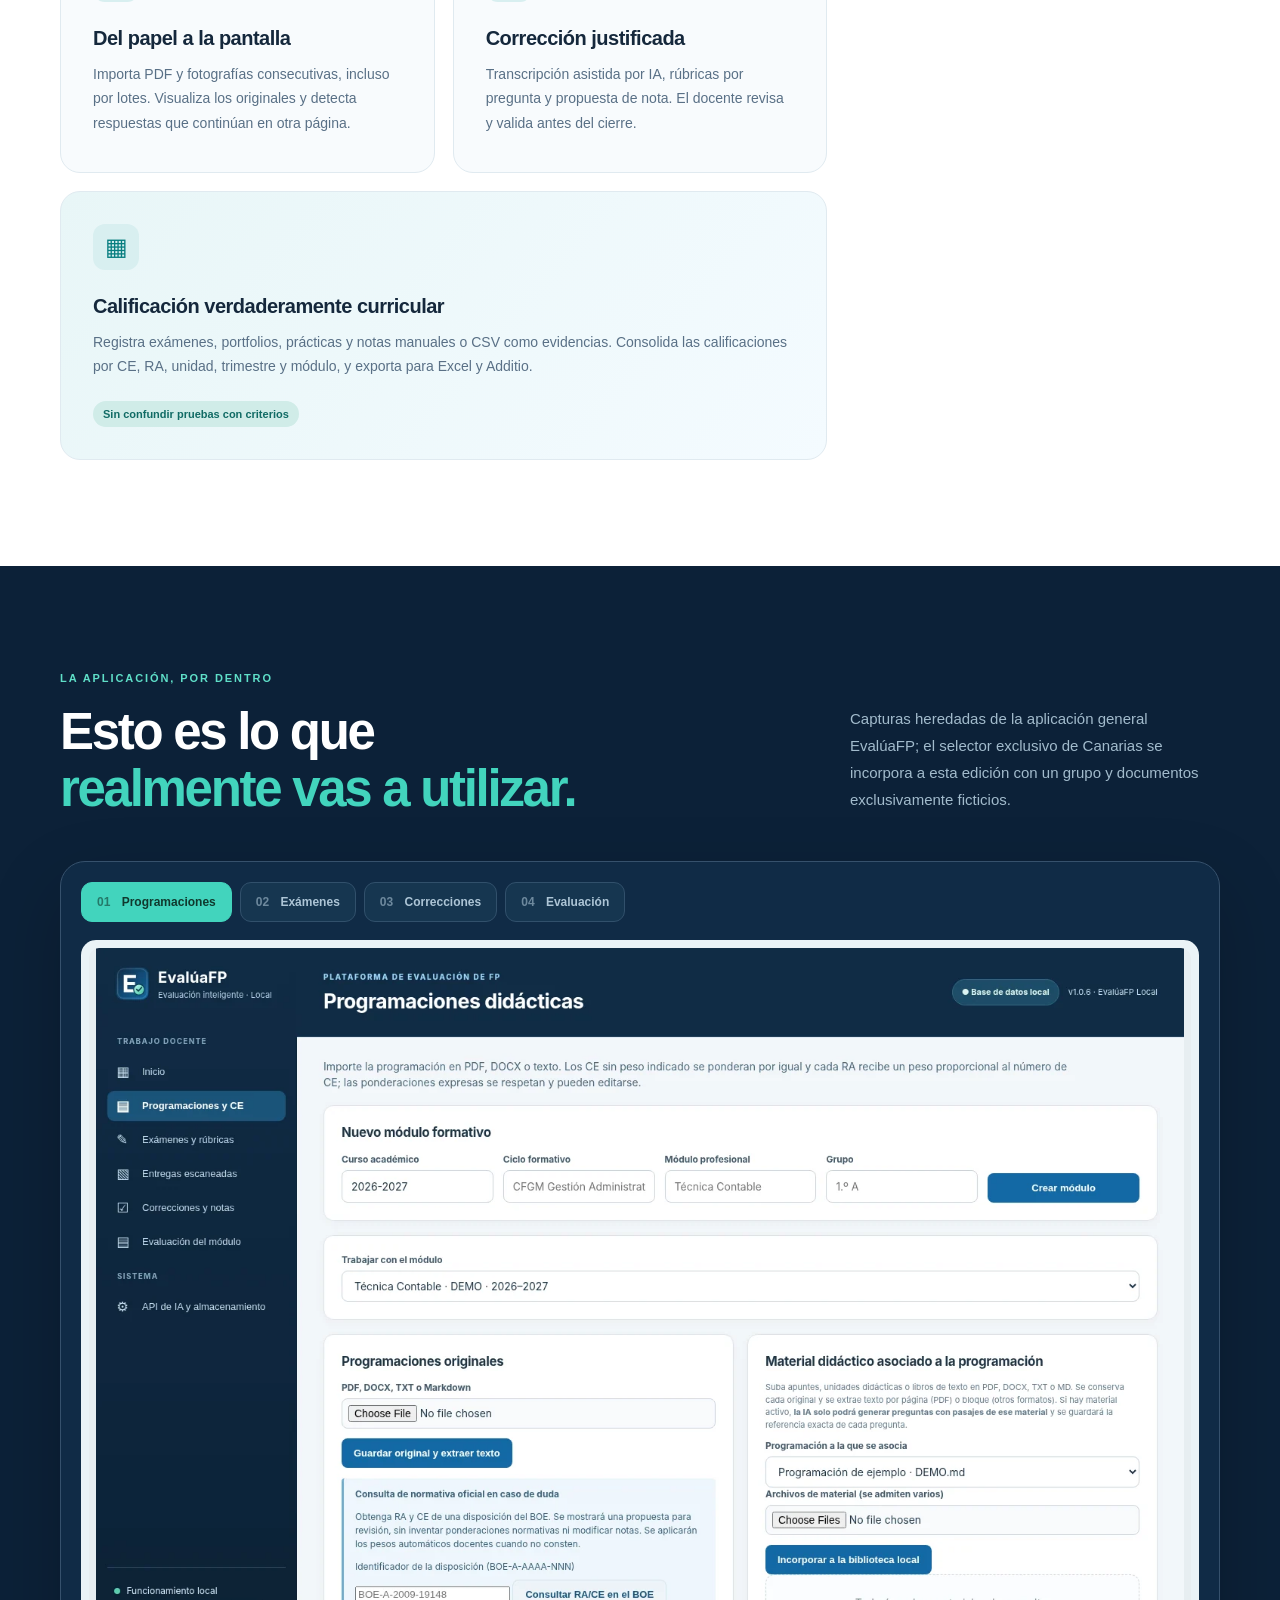
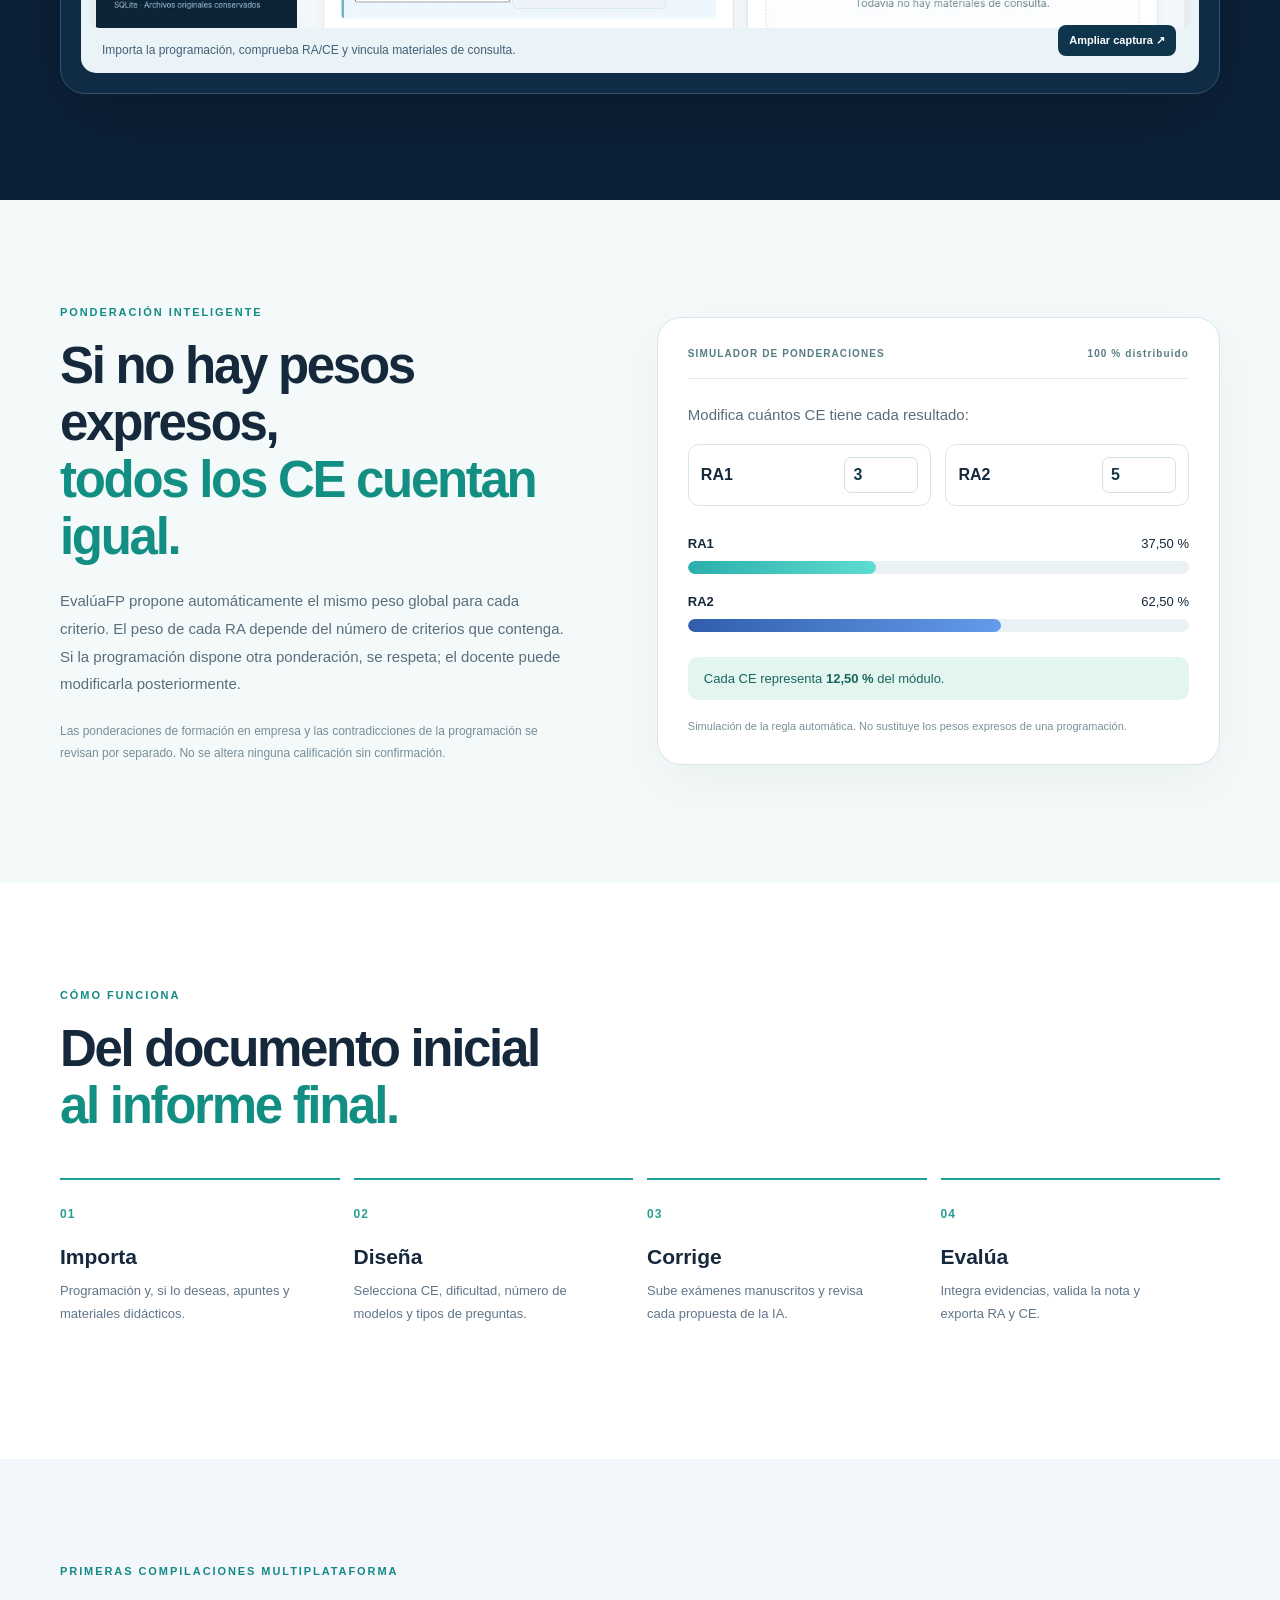
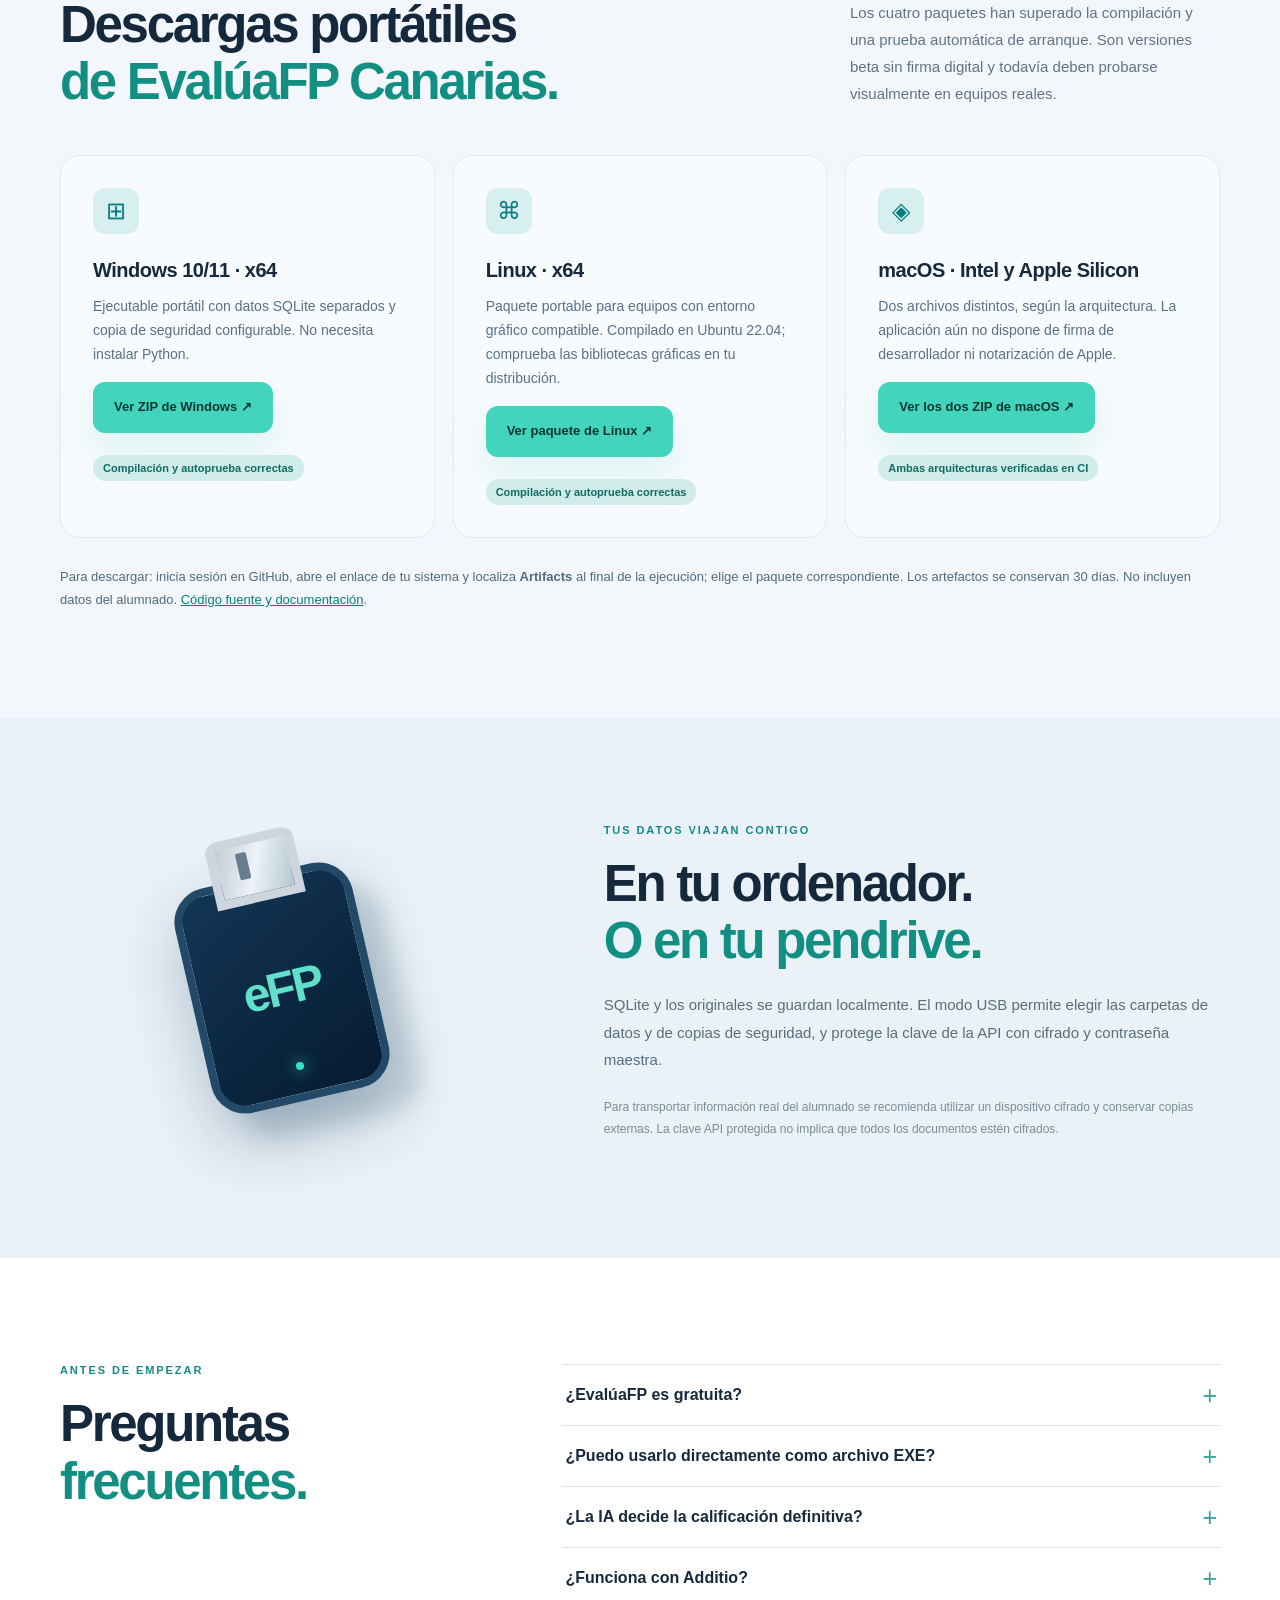
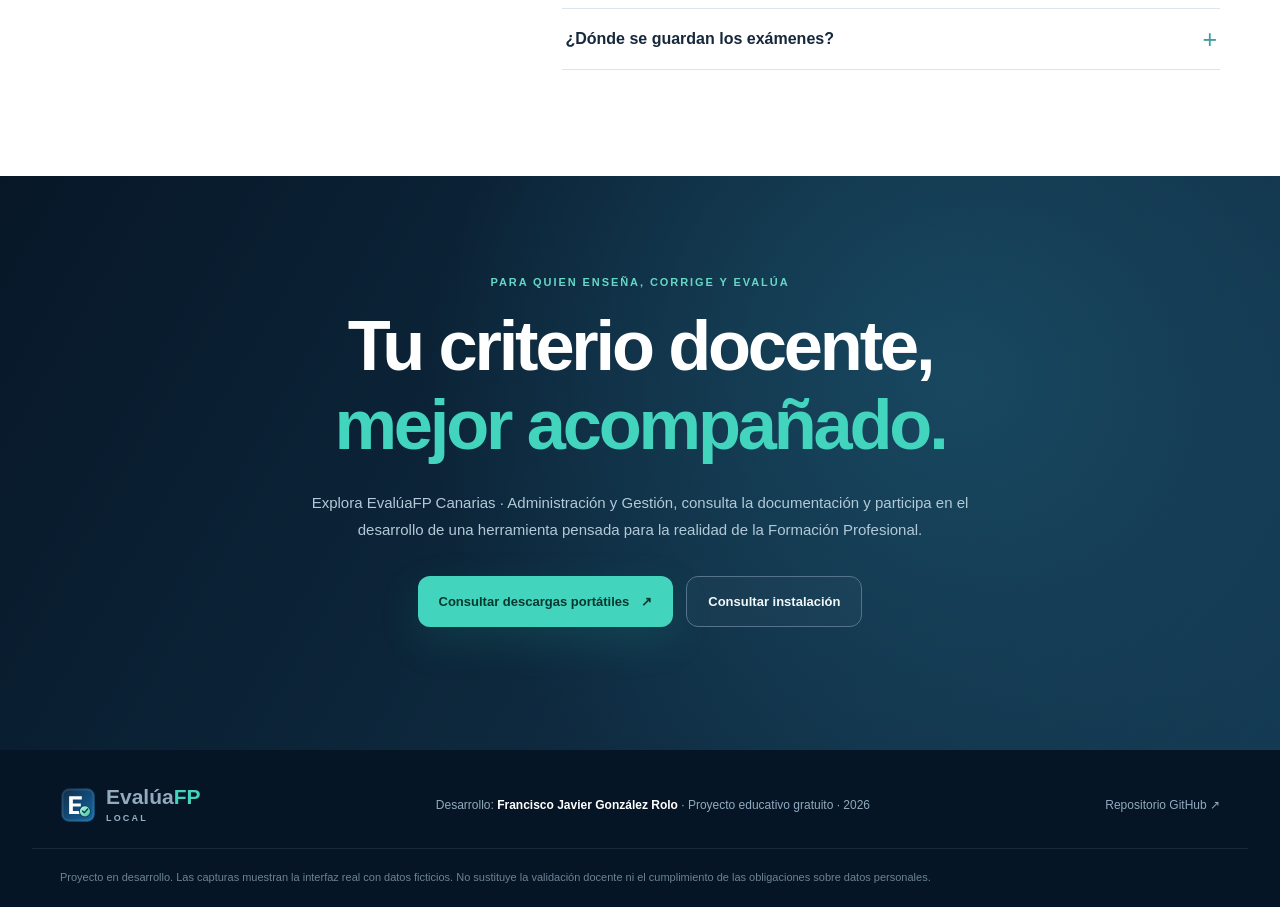
==== commit 9ed03882: "feat(landing): enlazar cuatro portables verificados y documentar descarga desde Actions" ====
--- a/docs/index.html
+++ b/docs/index.html
@@ -17,11 +17,11 @@
 </head>
 <body>
   <a class="skip" href="#contenido">Saltar al contenido</a>
-  <div class="announcement"><span class="announcement-dot"></span> Proyecto educativo gratuito · Versión 1.0.6 · Para docentes de Formación Profesional</div>
+  <div class="announcement"><span class="announcement-dot"></span> Proyecto educativo gratuito · EvalúaFP Canarias 1.2.10 beta · Administración y Gestión</div>
   <header class="site-header" id="inicio">
     <div class="wrap head-inner">
       <a class="wordmark" href="#inicio" aria-label="EvalúaFP, ir al inicio"><img src="assets/logo.svg" alt="" width="43" height="43"><span>Evalúa<span class="accent">FP</span><small>LOCAL</small></span></a>
-      <nav class="main-nav" aria-label="Navegación principal"><a href="#funciones">Funciones</a><a href="#capturas">Capturas reales</a><a href="#ponderaciones">RA y CE</a><a href="#preguntas">Preguntas frecuentes</a></nav>
+      <nav class="main-nav" aria-label="Navegación principal"><a href="#funciones">Funciones</a><a href="#capturas">Capturas reales</a><a href="#ponderaciones">RA y CE</a><a href="#descargas">Descargas</a><a href="#preguntas">Preguntas frecuentes</a></nav>
       <a class="nav-cta" href="https://github.com/atreyu1968/EvaluaFPCanarias" target="_blank" rel="noopener noreferrer">Ver en GitHub <span aria-hidden="true">↗</span></a>
     </div>
   </header>
@@ -33,7 +33,7 @@
           <div class="eyebrow"><span class="line"></span> DISEÑADA PARA LA FORMACIÓN PROFESIONAL</div>
           <h1>Menos tiempo preparando.<br><em>Más criterio</em> al evaluar.</h1>
           <p class="hero-sub">De la programación didáctica al informe de calificación: genera exámenes, revisa las correcciones con IA y consolida las notas por resultados de aprendizaje y criterios de evaluación.</p>
-          <div class="hero-actions"><a class="btn btn-primary" href="https://github.com/atreyu1968/EvaluaFPCanarias/archive/refs/heads/main.zip" target="_blank" rel="noopener noreferrer">Descargar código gratis <span aria-hidden="true">↗</span></a><a class="btn btn-ghost" href="#capturas"><span class="play" aria-hidden="true">◉</span> Explorar la aplicación</a></div>
+          <div class="hero-actions"><a class="btn btn-primary" href="#descargas">Ver versiones portátiles <span aria-hidden="true">↗</span></a><a class="btn btn-ghost" href="#capturas"><span class="play" aria-hidden="true">◉</span> Explorar la aplicación</a></div>
           <p class="hero-note"><span class="check">✓</span> Datos almacenados en tu equipo <span class="sep">·</span> <span class="check">✓</span> Sin suscripción a la aplicación</p>
         </div>
         <div class="hero-media">
@@ -84,11 +84,41 @@
 
     <section class="section workflow"><div class="wrap"><div class="section-top"><div><p class="kicker">CÓMO FUNCIONA</p><h2>Del documento inicial<br><em>al informe final.</em></h2></div></div><div class="steps"><div><b>01</b><h3>Importa</h3><p>Programación y, si lo deseas, apuntes y materiales didácticos.</p></div><div><b>02</b><h3>Diseña</h3><p>Selecciona CE, dificultad, número de modelos y tipos de preguntas.</p></div><div><b>03</b><h3>Corrige</h3><p>Sube exámenes manuscritos y revisa cada propuesta de la IA.</p></div><div><b>04</b><h3>Evalúa</h3><p>Integra evidencias, valida la nota y exporta RA y CE.</p></div></div></div></section>
 
+    <section class="section features" id="descargas" aria-labelledby="descargas-title" style="background:#f3f7fb">
+      <div class="wrap">
+        <div class="section-top"><div><p class="kicker">PRIMERAS COMPILACIONES MULTIPLATAFORMA</p><h2 id="descargas-title">Descargas portátiles<br><em>de EvalúaFP Canarias.</em></h2></div><p>Los cuatro paquetes han superado la compilación y una prueba automática de arranque. Son versiones beta sin firma digital y todavía deben probarse visualmente en equipos reales.</p></div>
+        <div class="feature-grid">
+          <article class="feature-card">
+            <div class="feature-symbol" aria-hidden="true">⊞</div>
+            <h3>Windows 10/11 · x64</h3>
+            <p>Ejecutable portátil con datos SQLite separados y copia de seguridad configurable. No necesita instalar Python.</p>
+            <p style="margin-top:16px"><a class="btn btn-primary" href="https://github.com/atreyu1968/EvaluaFPCanarias/actions/runs/44909845819" target="_blank" rel="noopener noreferrer">Ver ZIP de Windows ↗</a></p>
+            <span class="mini-pill">Compilación y autoprueba correctas</span>
+          </article>
+          <article class="feature-card">
+            <div class="feature-symbol" aria-hidden="true">⌘</div>
+            <h3>Linux · x64</h3>
+            <p>Paquete portable para equipos con entorno gráfico compatible. Compilado en Ubuntu 22.04; comprueba las bibliotecas gráficas en tu distribución.</p>
+            <p style="margin-top:16px"><a class="btn btn-primary" href="https://github.com/atreyu1968/EvaluaFPCanarias/actions/runs/44909680492" target="_blank" rel="noopener noreferrer">Ver paquete de Linux ↗</a></p>
+            <span class="mini-pill">Compilación y autoprueba correctas</span>
+          </article>
+          <article class="feature-card">
+            <div class="feature-symbol" aria-hidden="true">◈</div>
+            <h3>macOS · Intel y Apple Silicon</h3>
+            <p>Dos archivos distintos, según la arquitectura. La aplicación aún no dispone de firma de desarrollador ni notarización de Apple.</p>
+            <p style="margin-top:16px"><a class="btn btn-primary" href="https://github.com/atreyu1968/EvaluaFPCanarias/actions/runs/44909680492" target="_blank" rel="noopener noreferrer">Ver los dos ZIP de macOS ↗</a></p>
+            <span class="mini-pill">Ambas arquitecturas verificadas en CI</span>
+          </article>
+        </div>
+        <p style="font-size:13px;line-height:1.8;color:#526a7b;margin:27px 0 0">Para descargar: inicia sesión en GitHub, abre el enlace de tu sistema y localiza <strong>Artifacts</strong> al final de la ejecución; elige el paquete correspondiente. Los artefactos se conservan 30 días. No incluyen datos del alumnado. <a href="https://github.com/atreyu1968/EvaluaFPCanarias" target="_blank" rel="noopener noreferrer" style="color:#087e80;text-decoration:underline">Código fuente y documentación</a>.</p>
+      </div>
+    </section>
+
     <section class="section portability"><div class="wrap portability-inner"><div class="usb-art" aria-hidden="true"><div class="usb-outline"><span>eFP</span><i></i></div><div class="usb-shadow"></div></div><div><p class="kicker">TUS DATOS VIAJAN CONTIGO</p><h2>En tu ordenador.<br><em>O en tu pendrive.</em></h2><p>SQLite y los originales se guardan localmente. El modo USB permite elegir las carpetas de datos y de copias de seguridad, y protege la clave de la API con cifrado y contraseña maestra.</p><p class="quiet-note">Para transportar información real del alumnado se recomienda utilizar un dispositivo cifrado y conservar copias externas. La clave API protegida no implica que todos los documentos estén cifrados.</p></div></div></section>
 
-    <section class="section faq" id="preguntas"><div class="wrap faq-grid"><div><p class="kicker">ANTES DE EMPEZAR</p><h2>Preguntas<br><em>frecuentes.</em></h2></div><div class="faq-list"><details><summary>¿EvalúaFP es gratuita?</summary><p>El proyecto se ofrece gratuitamente. Las API externas de inteligencia artificial, como OpenAI o servicios compatibles, pueden tener costes independientes. El programa puede gestionar archivos y calificaciones locales sin utilizarlas.</p></details><details><summary>¿Puedo usarlo directamente como archivo EXE?</summary><p>El repositorio ofrece el código fuente y los scripts de compilación para Windows. Para obtener un EXE debe compilarse o descargarse una versión binaria verificada cuando se publique. No se garantiza un instalador ya compilado en el repositorio.</p></details><details><summary>¿La IA decide la calificación definitiva?</summary><p>No. La IA propone transcripciones, correspondencias curriculares y calificaciones. El docente revisa las evidencias y valida los resultados antes del cierre.</p></details><details><summary>¿Funciona con Additio?</summary><p>Genera archivos Excel y CSV/TSV de configuración curricular y calificaciones por RA/CE. El formato exacto de importación debe comprobarse con la configuración de Additio disponible en cada centro.</p></details><details><summary>¿Dónde se guardan los exámenes?</summary><p>Los PDF e imágenes originales se conservan en el almacenamiento local y sus metadatos en SQLite. El docente puede configurar carpetas y respaldos, incluso en USB.</p></details></div></div></section>
+    <section class="section faq" id="preguntas"><div class="wrap faq-grid"><div><p class="kicker">ANTES DE EMPEZAR</p><h2>Preguntas<br><em>frecuentes.</em></h2></div><div class="faq-list"><details><summary>¿EvalúaFP es gratuita?</summary><p>El proyecto se ofrece gratuitamente. Las API externas de inteligencia artificial, como OpenAI o servicios compatibles, pueden tener costes independientes. El programa puede gestionar archivos y calificaciones locales sin utilizarlas.</p></details><details><summary>¿Puedo usarlo directamente como archivo EXE?</summary><p>Ya hay paquetes portátiles de prueba para Windows x64, Linux x64 y macOS Intel/Apple Silicon en GitHub Actions. Abre la sección Descargas, inicia sesión en GitHub y baja el artefacto de tu sistema. Son betas aún sin firma y no equivalen a una instalación validada en todos los equipos.</p></details><details><summary>¿La IA decide la calificación definitiva?</summary><p>No. La IA propone transcripciones, correspondencias curriculares y calificaciones. El docente revisa las evidencias y valida los resultados antes del cierre.</p></details><details><summary>¿Funciona con Additio?</summary><p>Genera archivos Excel y CSV/TSV de configuración curricular y calificaciones por RA/CE. El formato exacto de importación debe comprobarse con la configuración de Additio disponible en cada centro.</p></details><details><summary>¿Dónde se guardan los exámenes?</summary><p>Los PDF e imágenes originales se conservan en el almacenamiento local y sus metadatos en SQLite. El docente puede configurar carpetas y respaldos, incluso en USB.</p></details></div></div></section>
 
-    <section class="final-cta"><div class="wrap cta-content"><p class="kicker">PARA QUIEN ENSEÑA, CORRIGE Y EVALÚA</p><h2>Tu criterio docente,<br><em>mejor acompañado.</em></h2><p>Explora EvalúaFP Canarias · Administración y Gestión, consulta la documentación y participa en el desarrollo de una herramienta pensada para la realidad de la Formación Profesional.</p><div class="hero-actions"><a class="btn btn-primary" href="https://github.com/atreyu1968/EvaluaFPCanarias/archive/refs/heads/main.zip" target="_blank" rel="noopener noreferrer">Descargar código gratuito <span aria-hidden="true">↗</span></a><a class="btn btn-ghost" href="https://github.com/atreyu1968/EvaluaFPCanarias#inicio-en-windows-desde-el-c%C3%B3digo-fuente" target="_blank" rel="noopener noreferrer">Consultar instalación</a></div></div></section>
+    <section class="final-cta"><div class="wrap cta-content"><p class="kicker">PARA QUIEN ENSEÑA, CORRIGE Y EVALÚA</p><h2>Tu criterio docente,<br><em>mejor acompañado.</em></h2><p>Explora EvalúaFP Canarias · Administración y Gestión, consulta la documentación y participa en el desarrollo de una herramienta pensada para la realidad de la Formación Profesional.</p><div class="hero-actions"><a class="btn btn-primary" href="#descargas">Consultar descargas portátiles <span aria-hidden="true">↗</span></a><a class="btn btn-ghost" href="https://github.com/atreyu1968/EvaluaFPCanarias#inicio-en-windows-desde-el-c%C3%B3digo-fuente" target="_blank" rel="noopener noreferrer">Consultar instalación</a></div></div></section>
   </main>
   <footer class="footer"><div class="wrap footer-inner"><div class="wordmark"><img src="assets/logo.svg" alt="" width="36" height="36"><span>Evalúa<span class="accent">FP</span><small>LOCAL</small></span></div><p>Desarrollo: <strong>Francisco Javier González Rolo</strong> · Proyecto educativo gratuito · 2026</p><a href="https://github.com/atreyu1968/EvaluaFPCanarias" rel="noopener noreferrer" target="_blank">Repositorio GitHub ↗</a></div><div class="wrap legal">Proyecto en desarrollo. Las capturas muestran la interfaz real con datos ficticios. No sustituye la validación docente ni el cumplimiento de las obligaciones sobre datos personales.</div></footer>
   <dialog id="lightbox" class="lightbox" aria-label="Captura ampliada"><form method="dialog"><button class="lightbox-close" aria-label="Cerrar captura">✕</button></form><img id="lightbox-image" src="assets/screenshots/programaciones.webp" alt="Captura ampliada de EvalúaFP"><p id="lightbox-caption"></p></dialog>
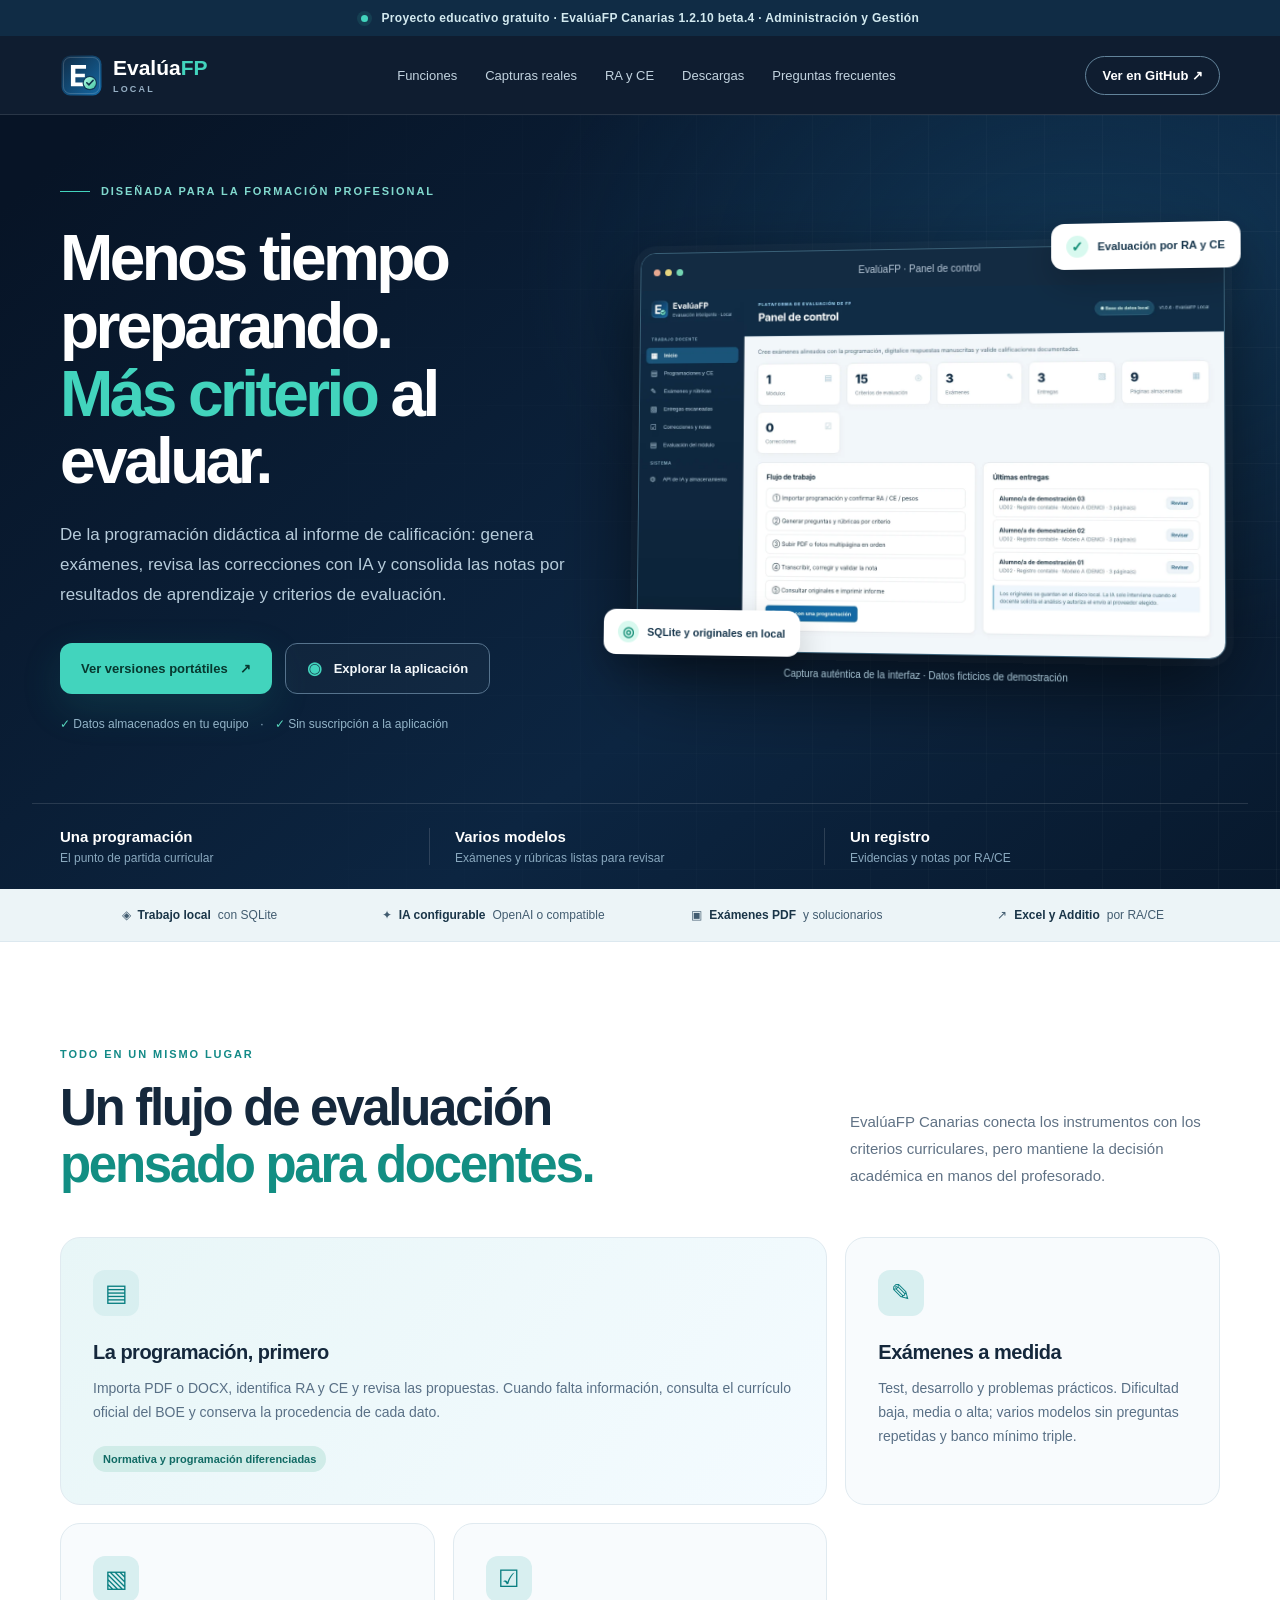
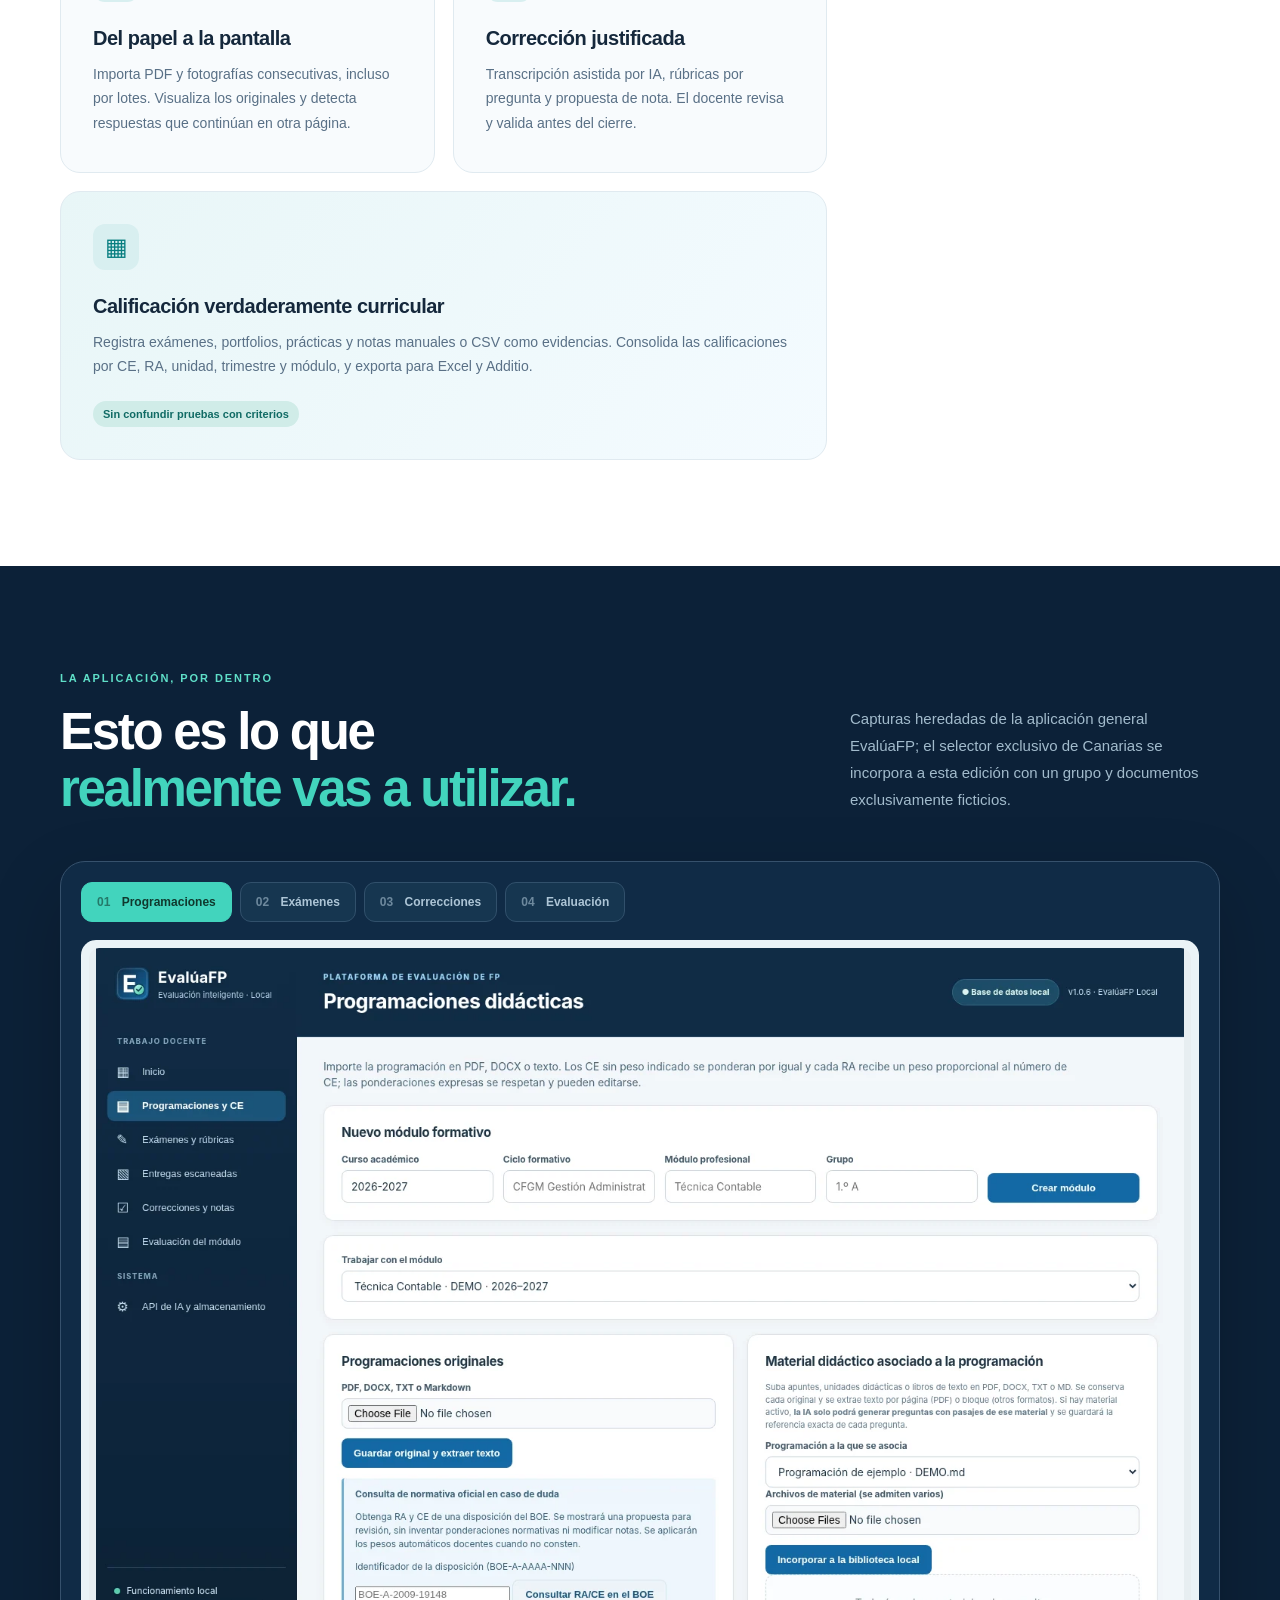
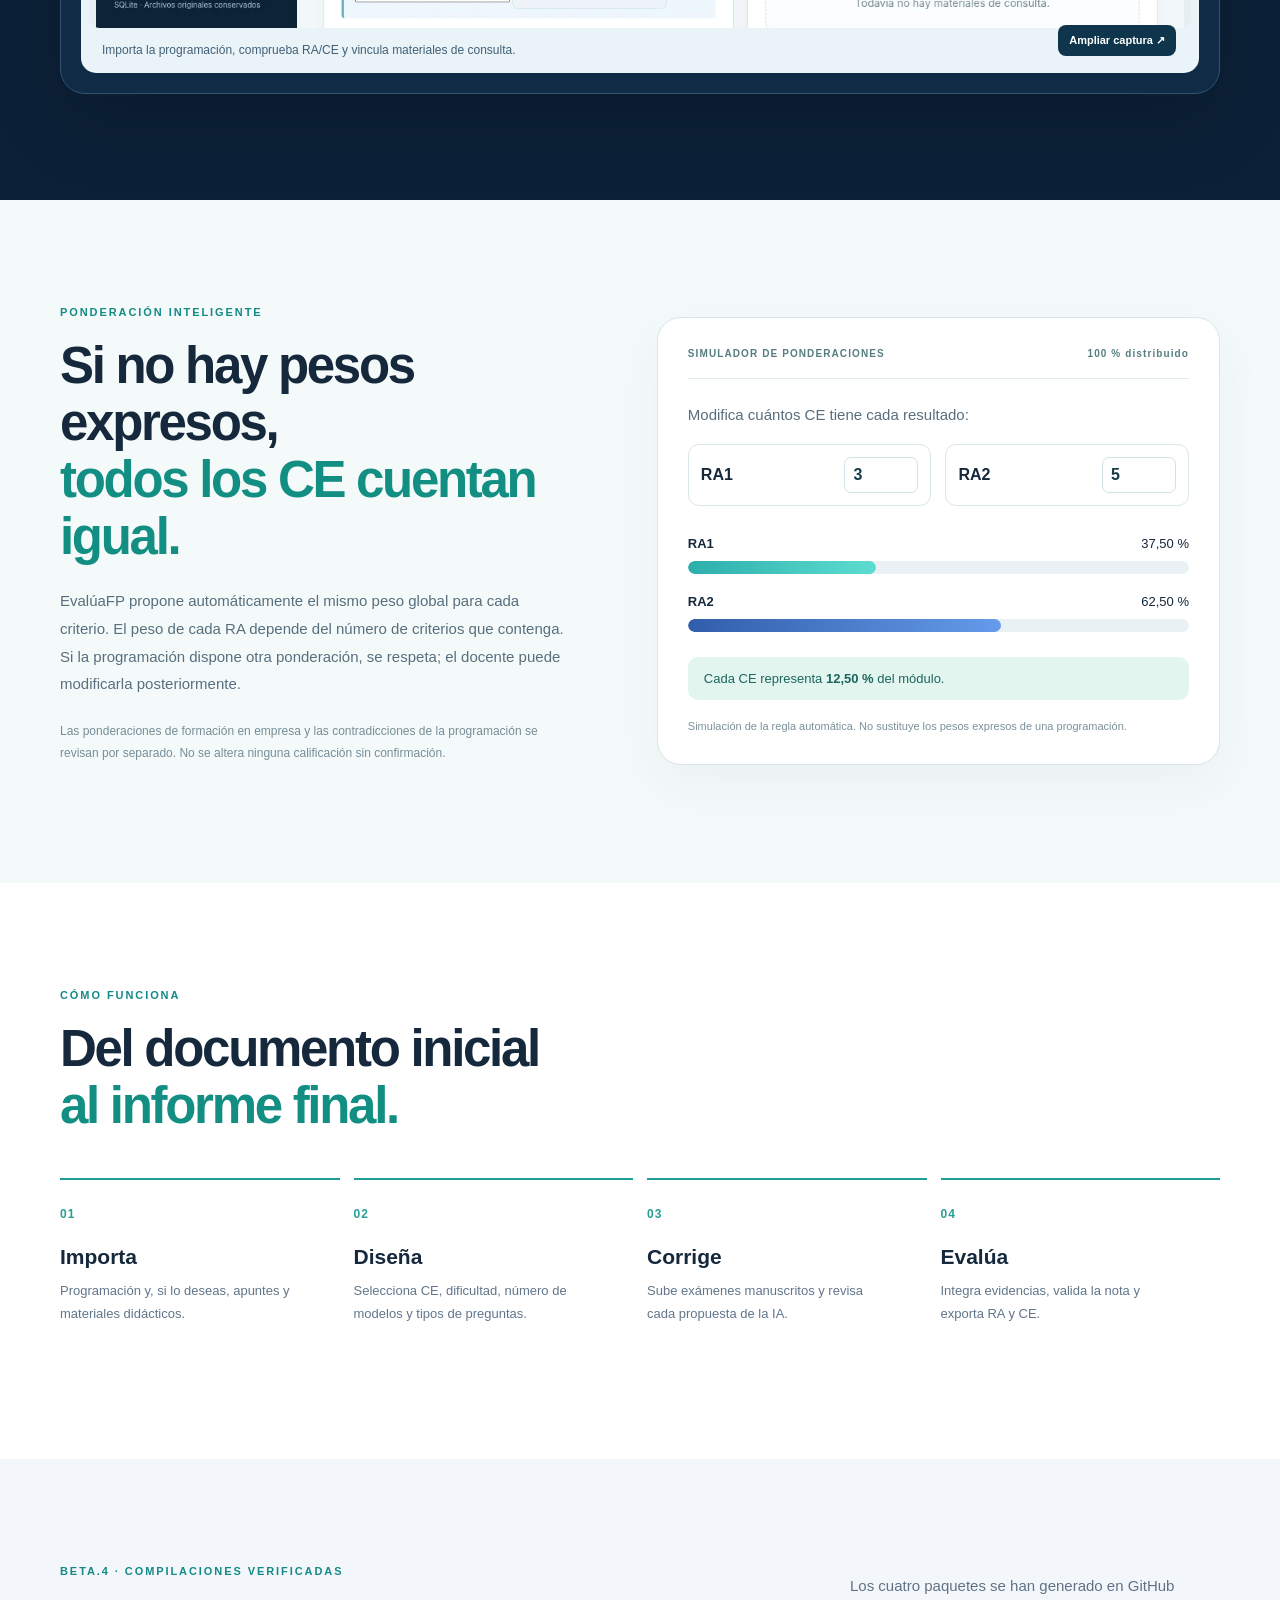
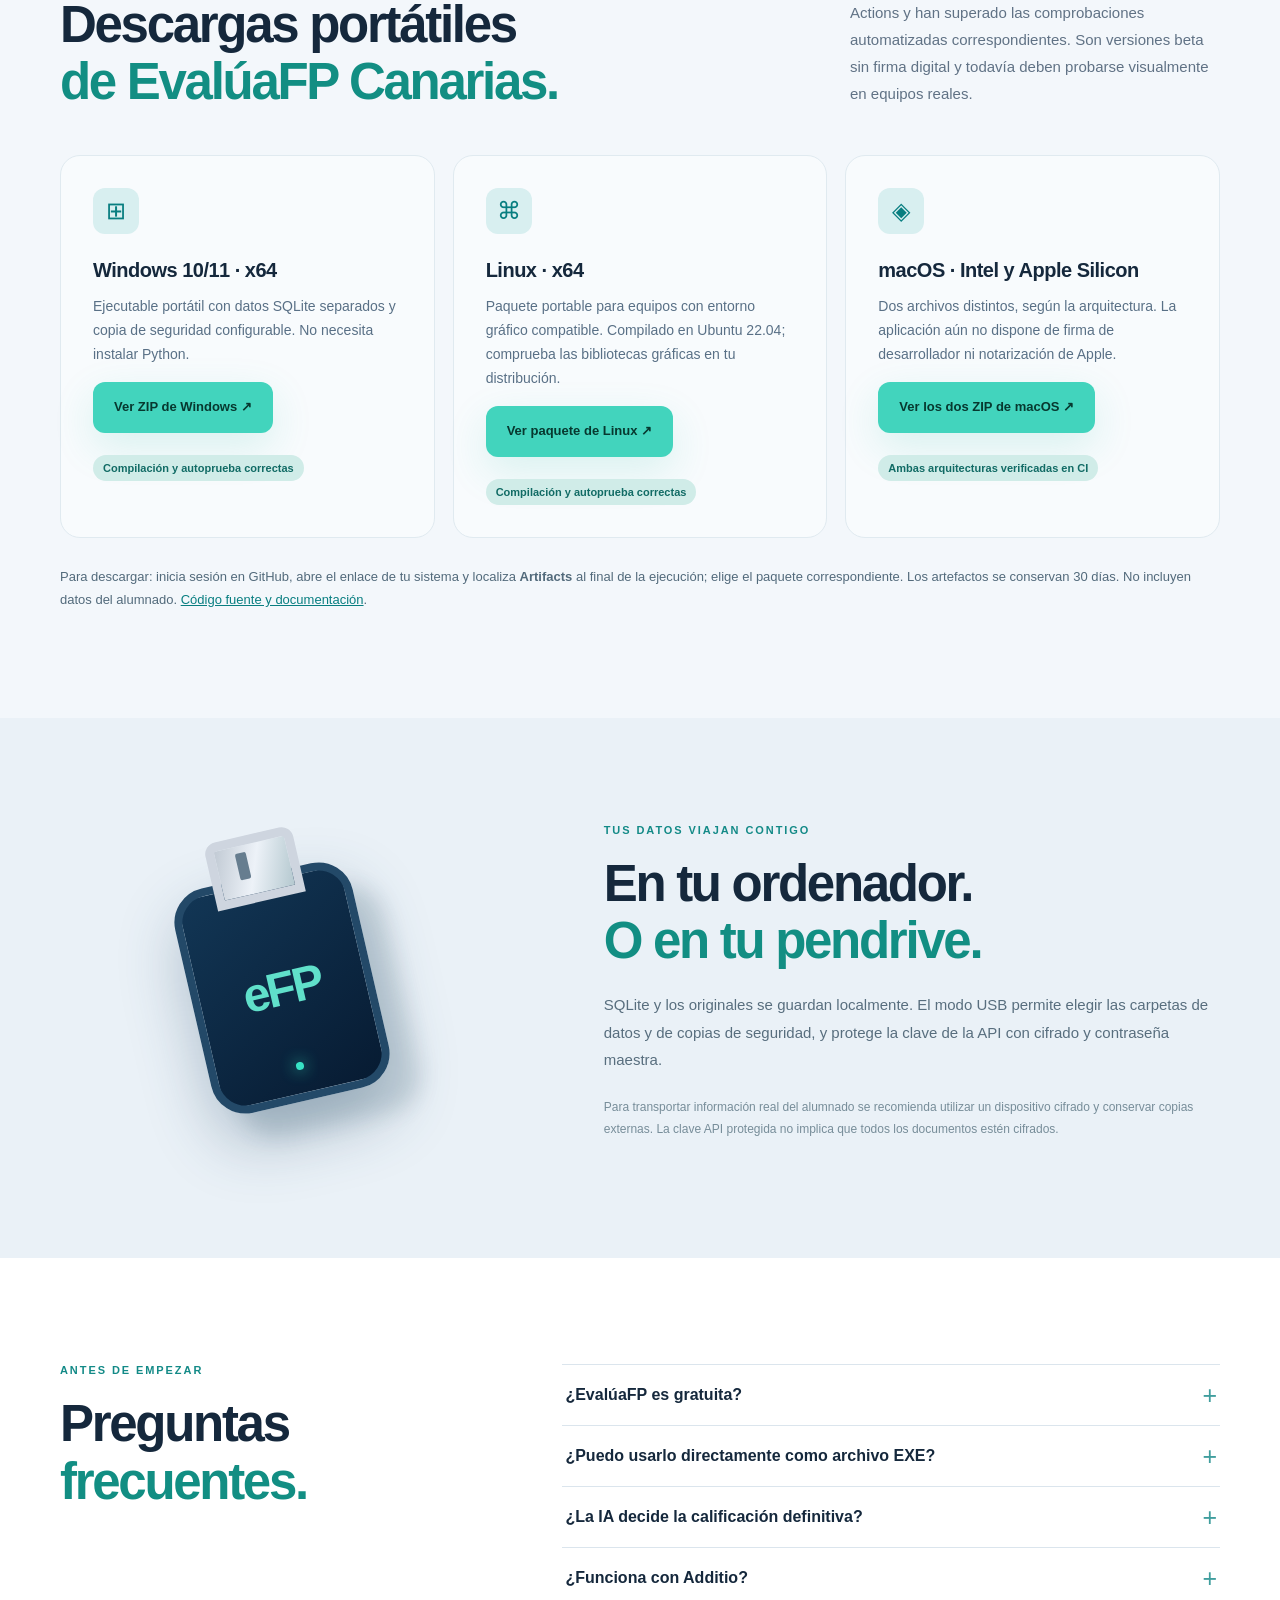
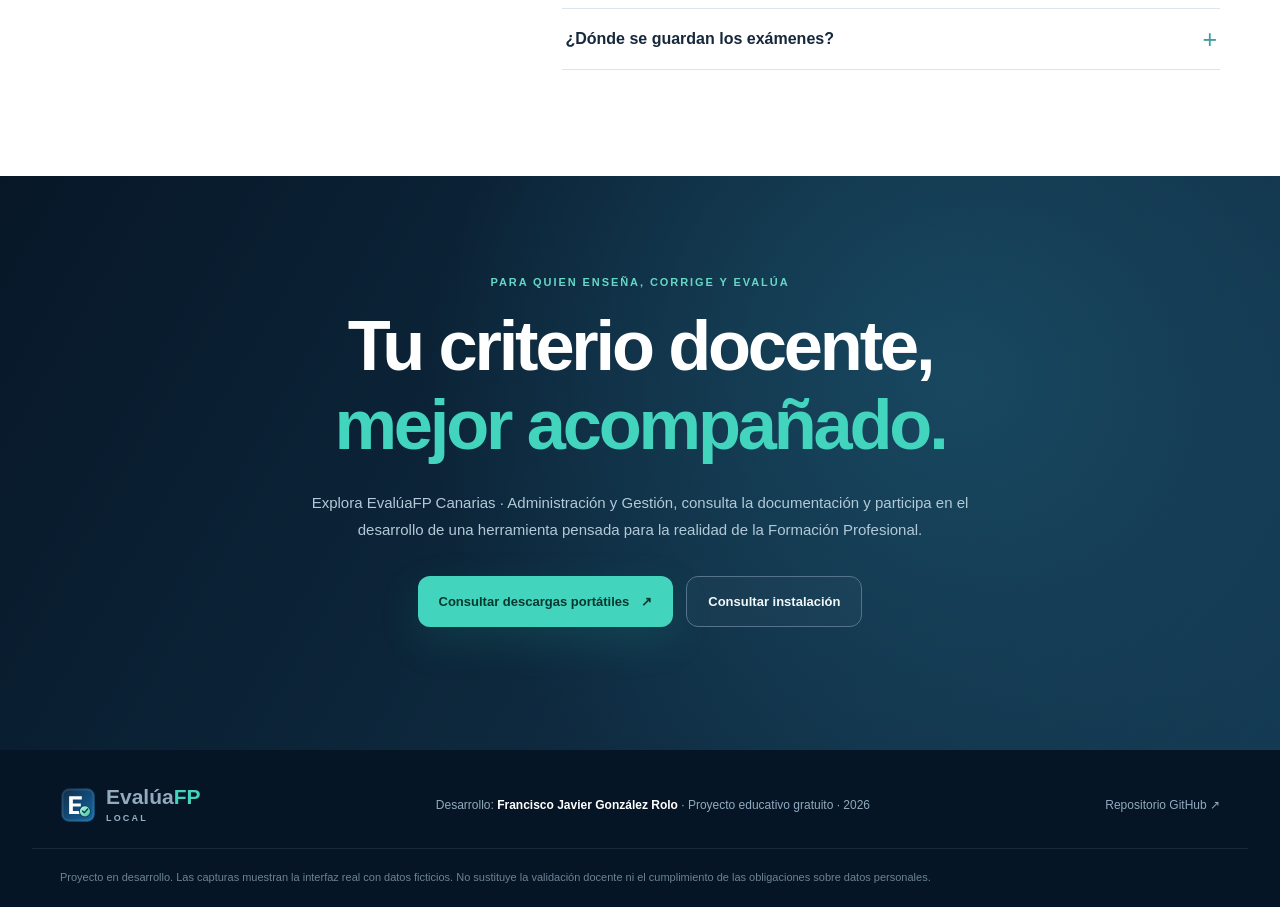
==== commit e85787a1: "docs(landing): enlazar cuatro portables beta.4 generados y verificados" ====
--- a/docs/index.html
+++ b/docs/index.html
@@ -17,7 +17,7 @@
 </head>
 <body>
   <a class="skip" href="#contenido">Saltar al contenido</a>
-  <div class="announcement"><span class="announcement-dot"></span> Proyecto educativo gratuito · EvalúaFP Canarias 1.2.10 beta · Administración y Gestión</div>
+  <div class="announcement"><span class="announcement-dot"></span> Proyecto educativo gratuito · EvalúaFP Canarias 1.2.10 beta.4 · Administración y Gestión</div>
   <header class="site-header" id="inicio">
     <div class="wrap head-inner">
       <a class="wordmark" href="#inicio" aria-label="EvalúaFP, ir al inicio"><img src="assets/logo.svg" alt="" width="43" height="43"><span>Evalúa<span class="accent">FP</span><small>LOCAL</small></span></a>
@@ -86,27 +86,27 @@
 
     <section class="section features" id="descargas" aria-labelledby="descargas-title" style="background:#f3f7fb">
       <div class="wrap">
-        <div class="section-top"><div><p class="kicker">PRIMERAS COMPILACIONES MULTIPLATAFORMA</p><h2 id="descargas-title">Descargas portátiles<br><em>de EvalúaFP Canarias.</em></h2></div><p>Los cuatro paquetes han superado la compilación y una prueba automática de arranque. Son versiones beta sin firma digital y todavía deben probarse visualmente en equipos reales.</p></div>
+        <div class="section-top"><div><p class="kicker">BETA.4 · COMPILACIONES VERIFICADAS</p><h2 id="descargas-title">Descargas portátiles<br><em>de EvalúaFP Canarias.</em></h2></div><p>Los cuatro paquetes se han generado en GitHub Actions y han superado las comprobaciones automatizadas correspondientes. Son versiones beta sin firma digital y todavía deben probarse visualmente en equipos reales.</p></div>
         <div class="feature-grid">
           <article class="feature-card">
             <div class="feature-symbol" aria-hidden="true">⊞</div>
             <h3>Windows 10/11 · x64</h3>
             <p>Ejecutable portátil con datos SQLite separados y copia de seguridad configurable. No necesita instalar Python.</p>
-            <p style="margin-top:16px"><a class="btn btn-primary" href="https://github.com/atreyu1968/EvaluaFPCanarias/actions/runs/44909845819" target="_blank" rel="noopener noreferrer">Ver ZIP de Windows ↗</a></p>
+            <p style="margin-top:16px"><a class="btn btn-primary" href="https://github.com/atreyu1968/EvaluaFPCanarias/actions/runs/44918796302" target="_blank" rel="noopener noreferrer">Ver ZIP de Windows ↗</a></p>
             <span class="mini-pill">Compilación y autoprueba correctas</span>
           </article>
           <article class="feature-card">
             <div class="feature-symbol" aria-hidden="true">⌘</div>
             <h3>Linux · x64</h3>
             <p>Paquete portable para equipos con entorno gráfico compatible. Compilado en Ubuntu 22.04; comprueba las bibliotecas gráficas en tu distribución.</p>
-            <p style="margin-top:16px"><a class="btn btn-primary" href="https://github.com/atreyu1968/EvaluaFPCanarias/actions/runs/44909680492" target="_blank" rel="noopener noreferrer">Ver paquete de Linux ↗</a></p>
+            <p style="margin-top:16px"><a class="btn btn-primary" href="https://github.com/atreyu1968/EvaluaFPCanarias/actions/runs/44918800198" target="_blank" rel="noopener noreferrer">Ver paquete de Linux ↗</a></p>
             <span class="mini-pill">Compilación y autoprueba correctas</span>
           </article>
           <article class="feature-card">
             <div class="feature-symbol" aria-hidden="true">◈</div>
             <h3>macOS · Intel y Apple Silicon</h3>
             <p>Dos archivos distintos, según la arquitectura. La aplicación aún no dispone de firma de desarrollador ni notarización de Apple.</p>
-            <p style="margin-top:16px"><a class="btn btn-primary" href="https://github.com/atreyu1968/EvaluaFPCanarias/actions/runs/44909680492" target="_blank" rel="noopener noreferrer">Ver los dos ZIP de macOS ↗</a></p>
+            <p style="margin-top:16px"><a class="btn btn-primary" href="https://github.com/atreyu1968/EvaluaFPCanarias/actions/runs/44918800198" target="_blank" rel="noopener noreferrer">Ver los dos ZIP de macOS ↗</a></p>
             <span class="mini-pill">Ambas arquitecturas verificadas en CI</span>
           </article>
         </div>
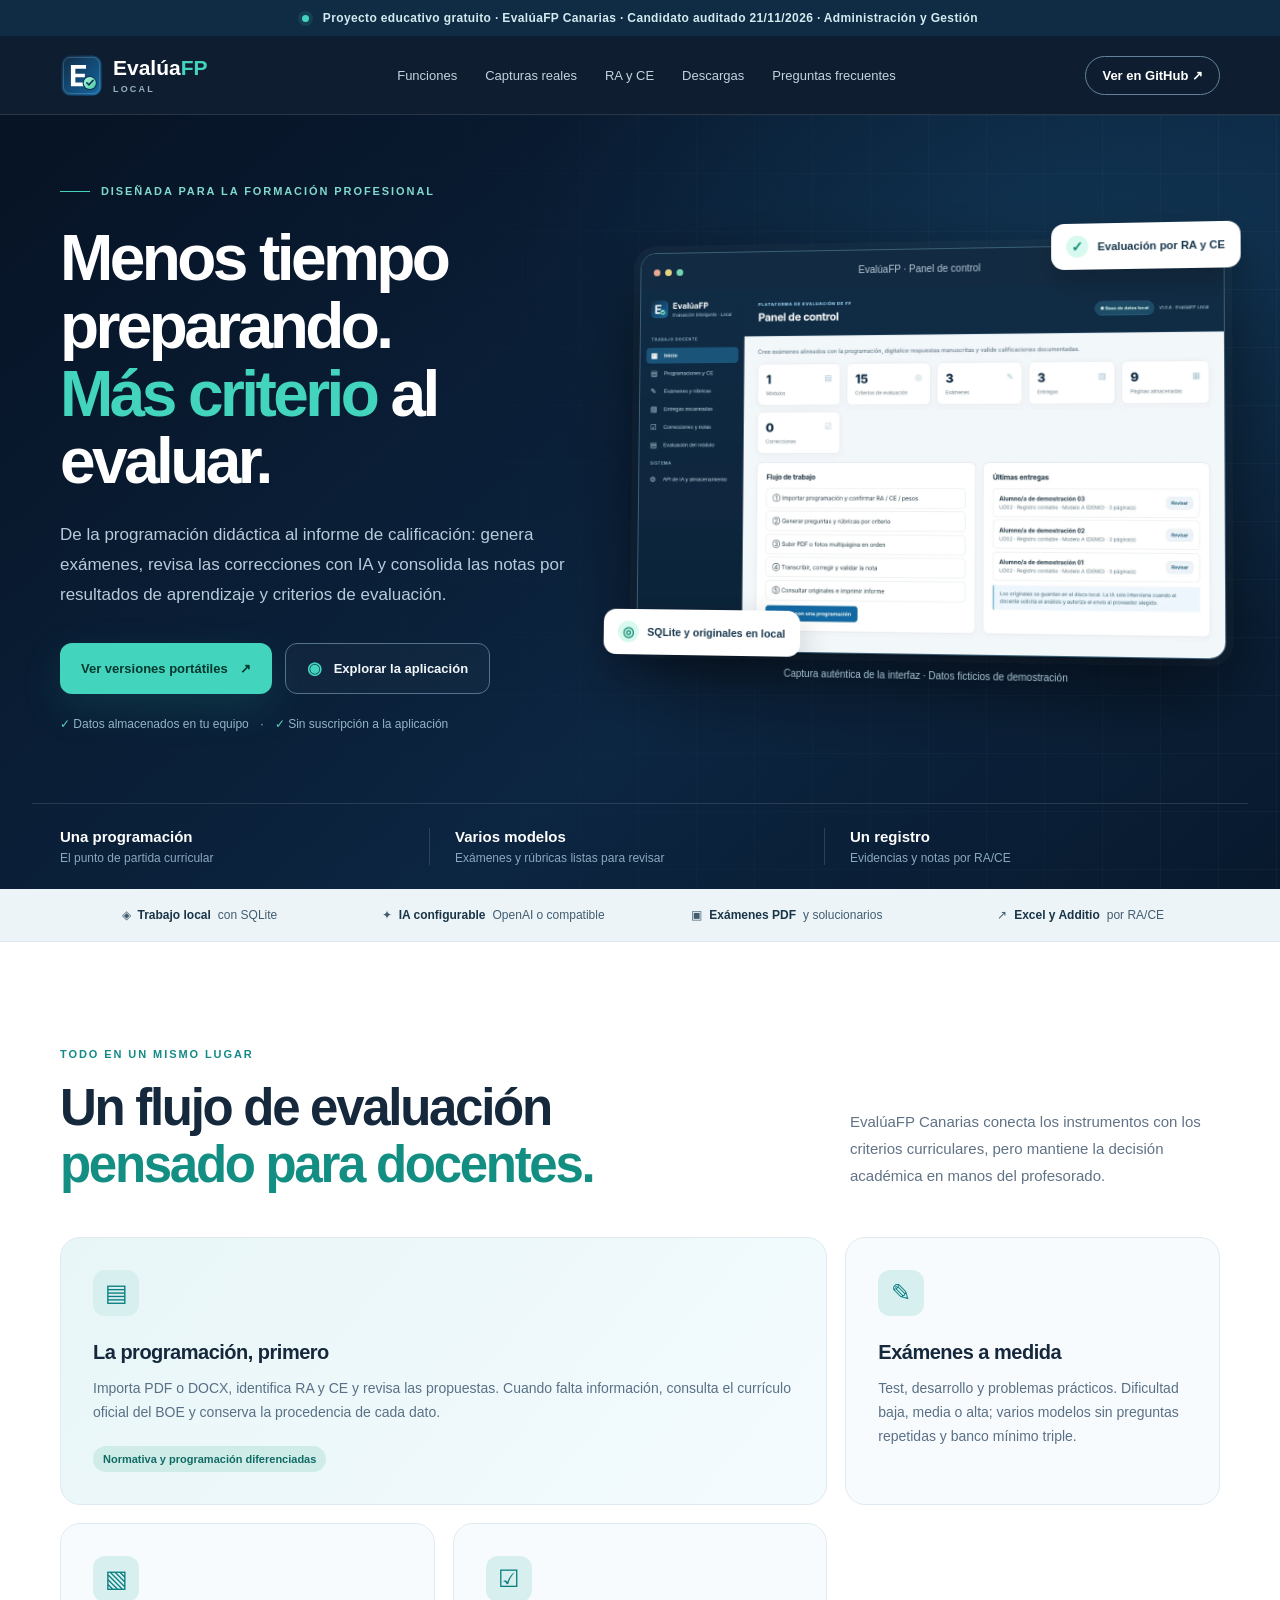
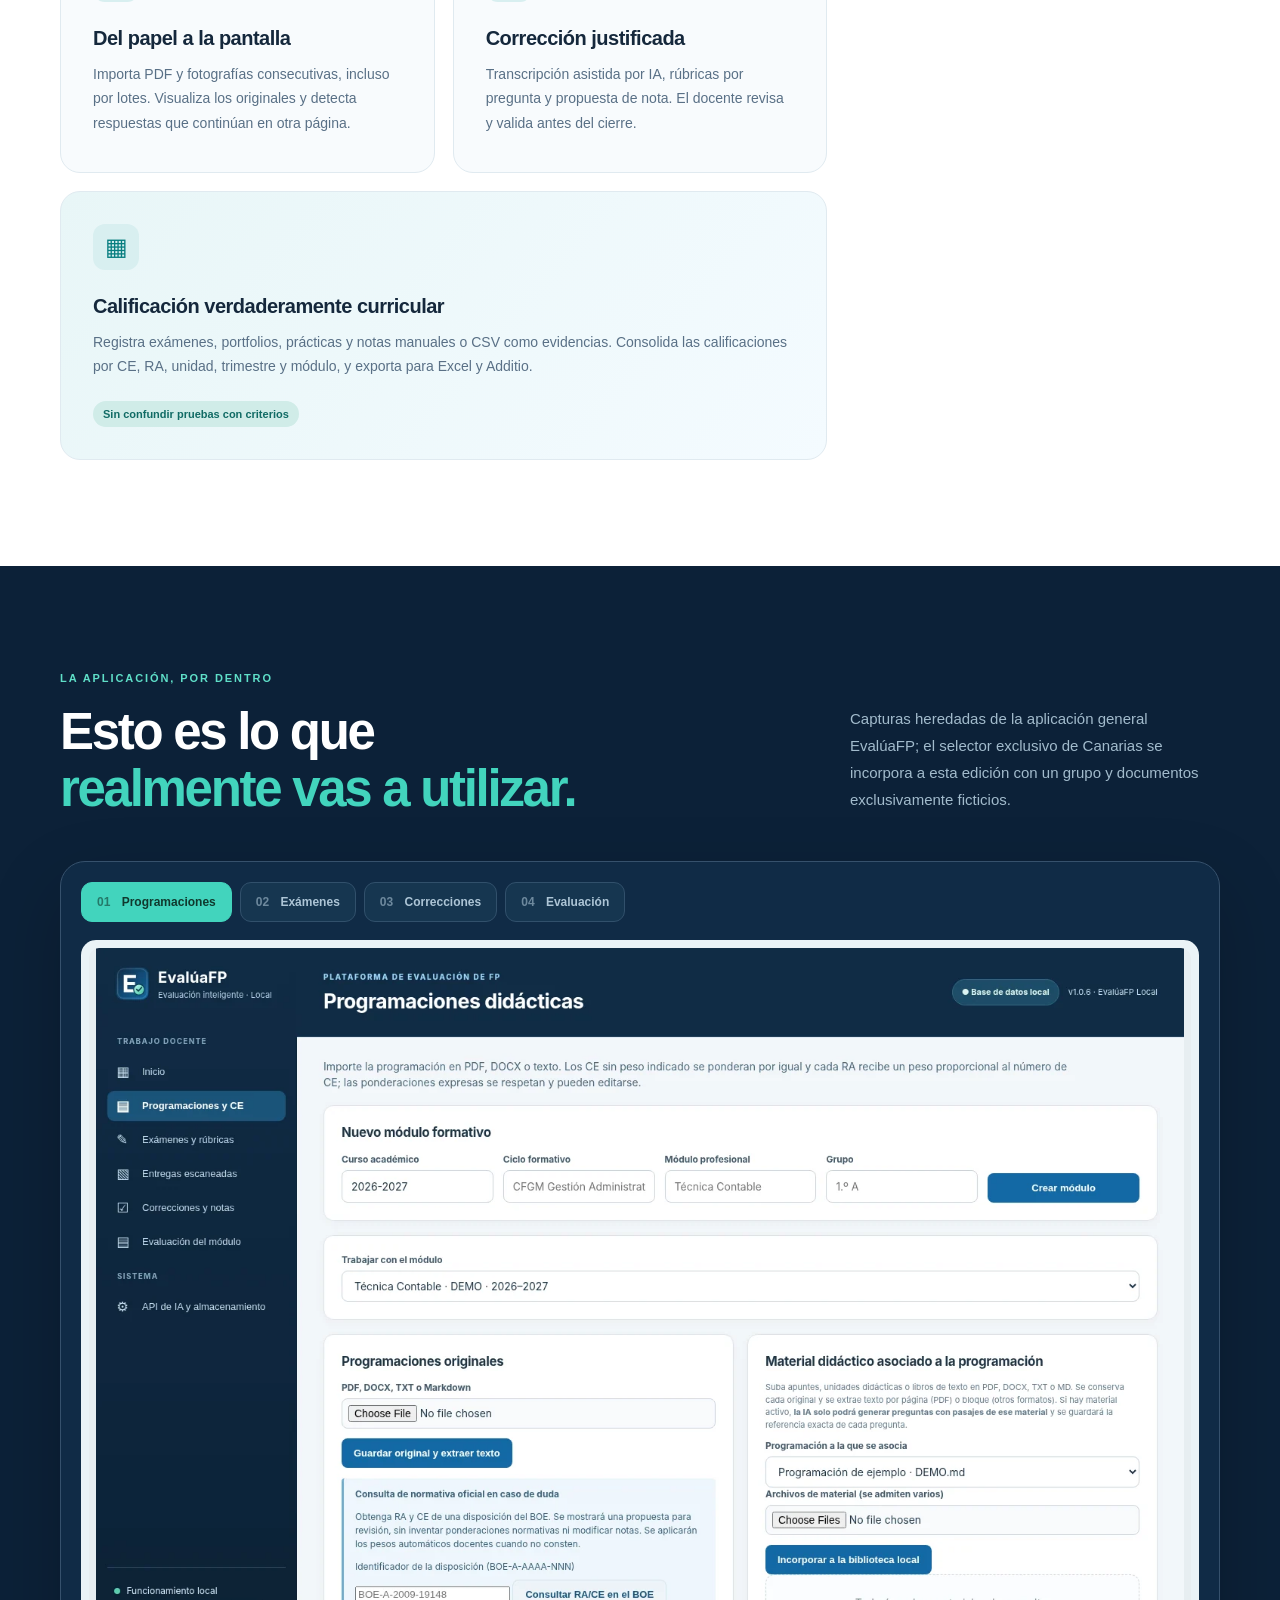
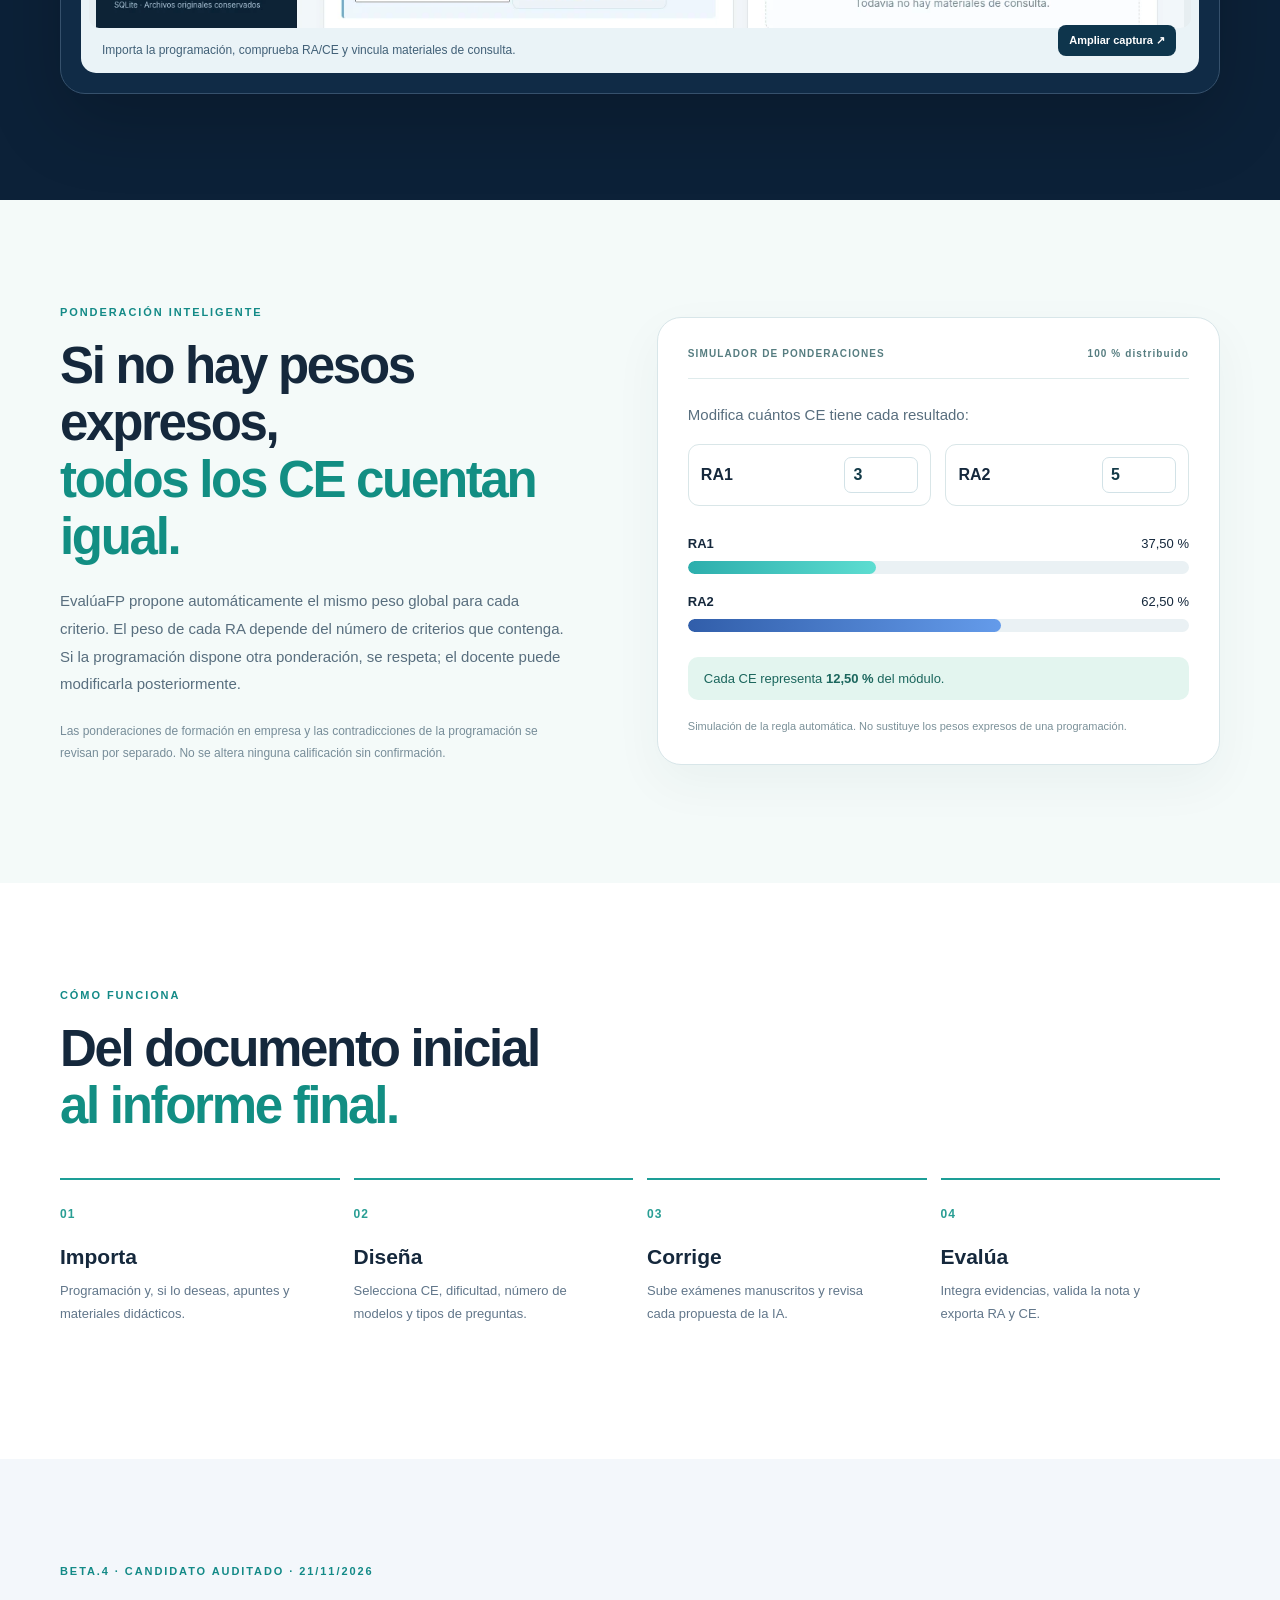
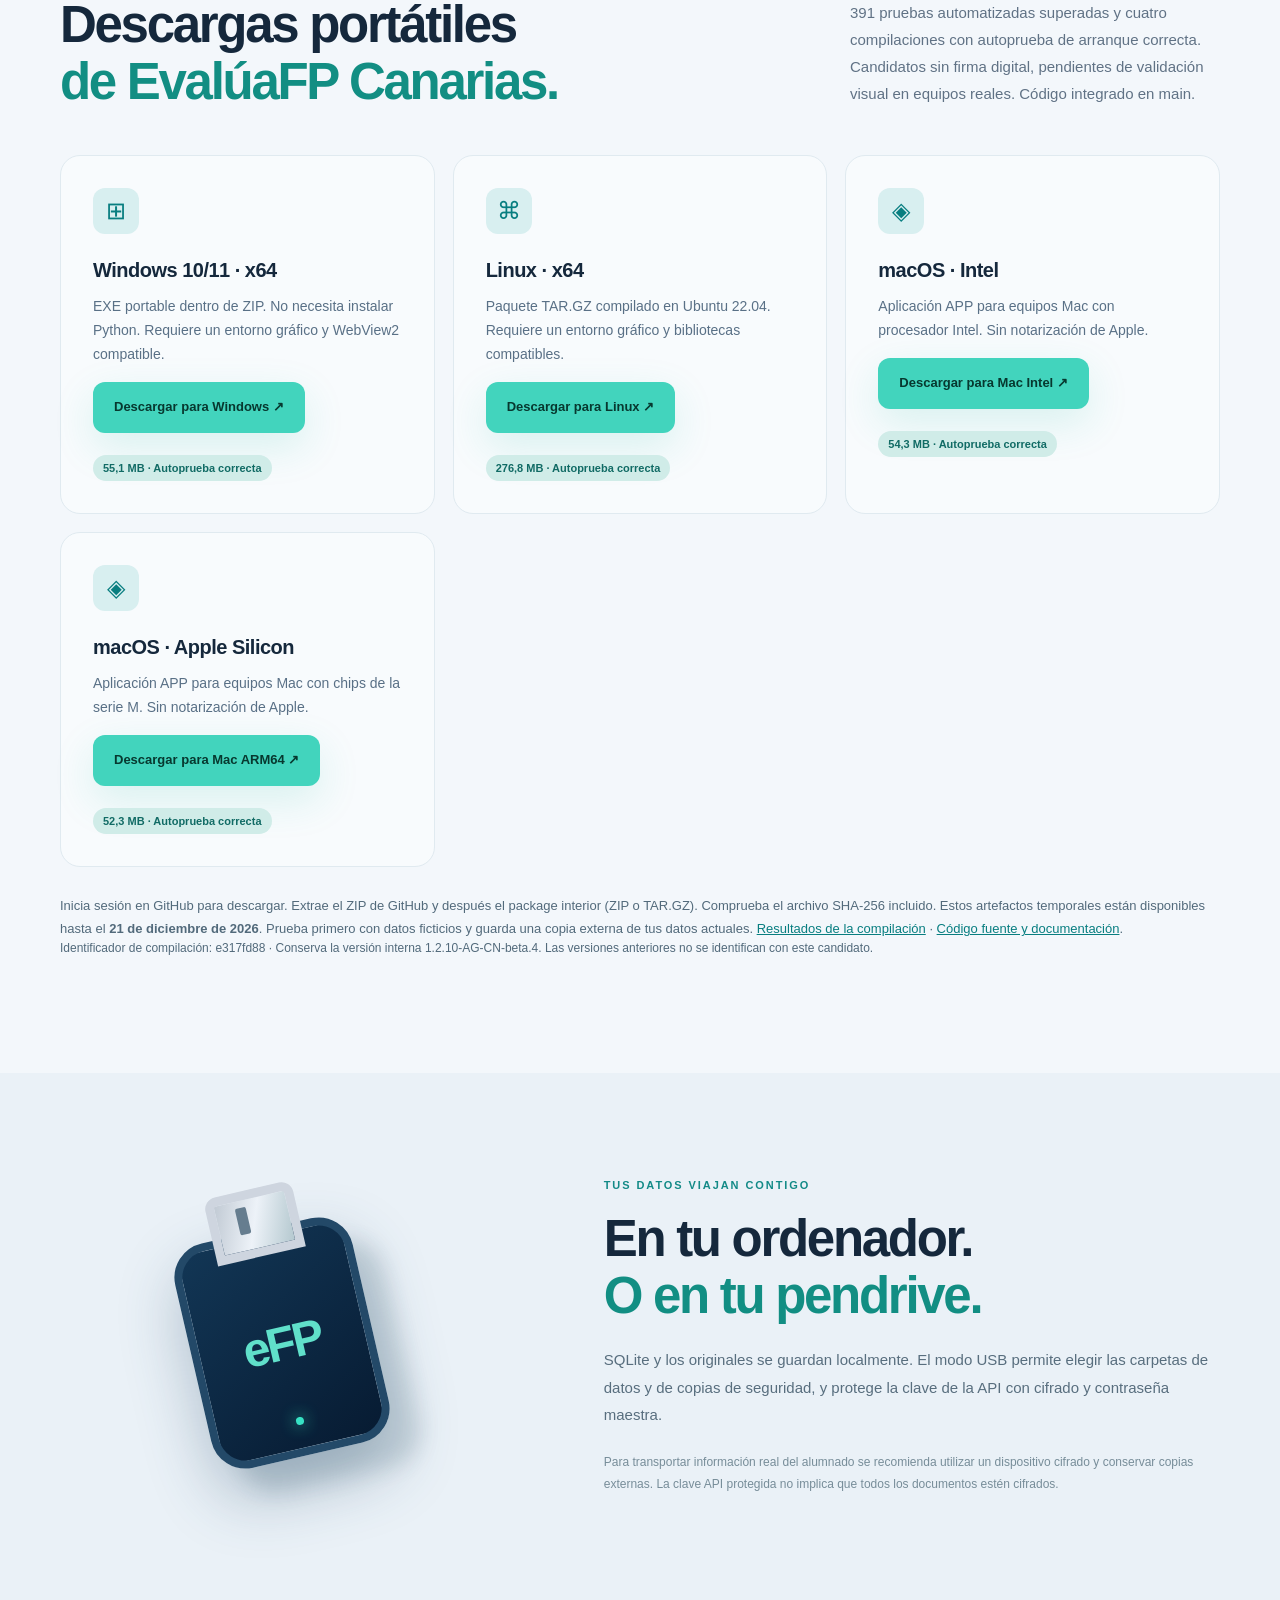
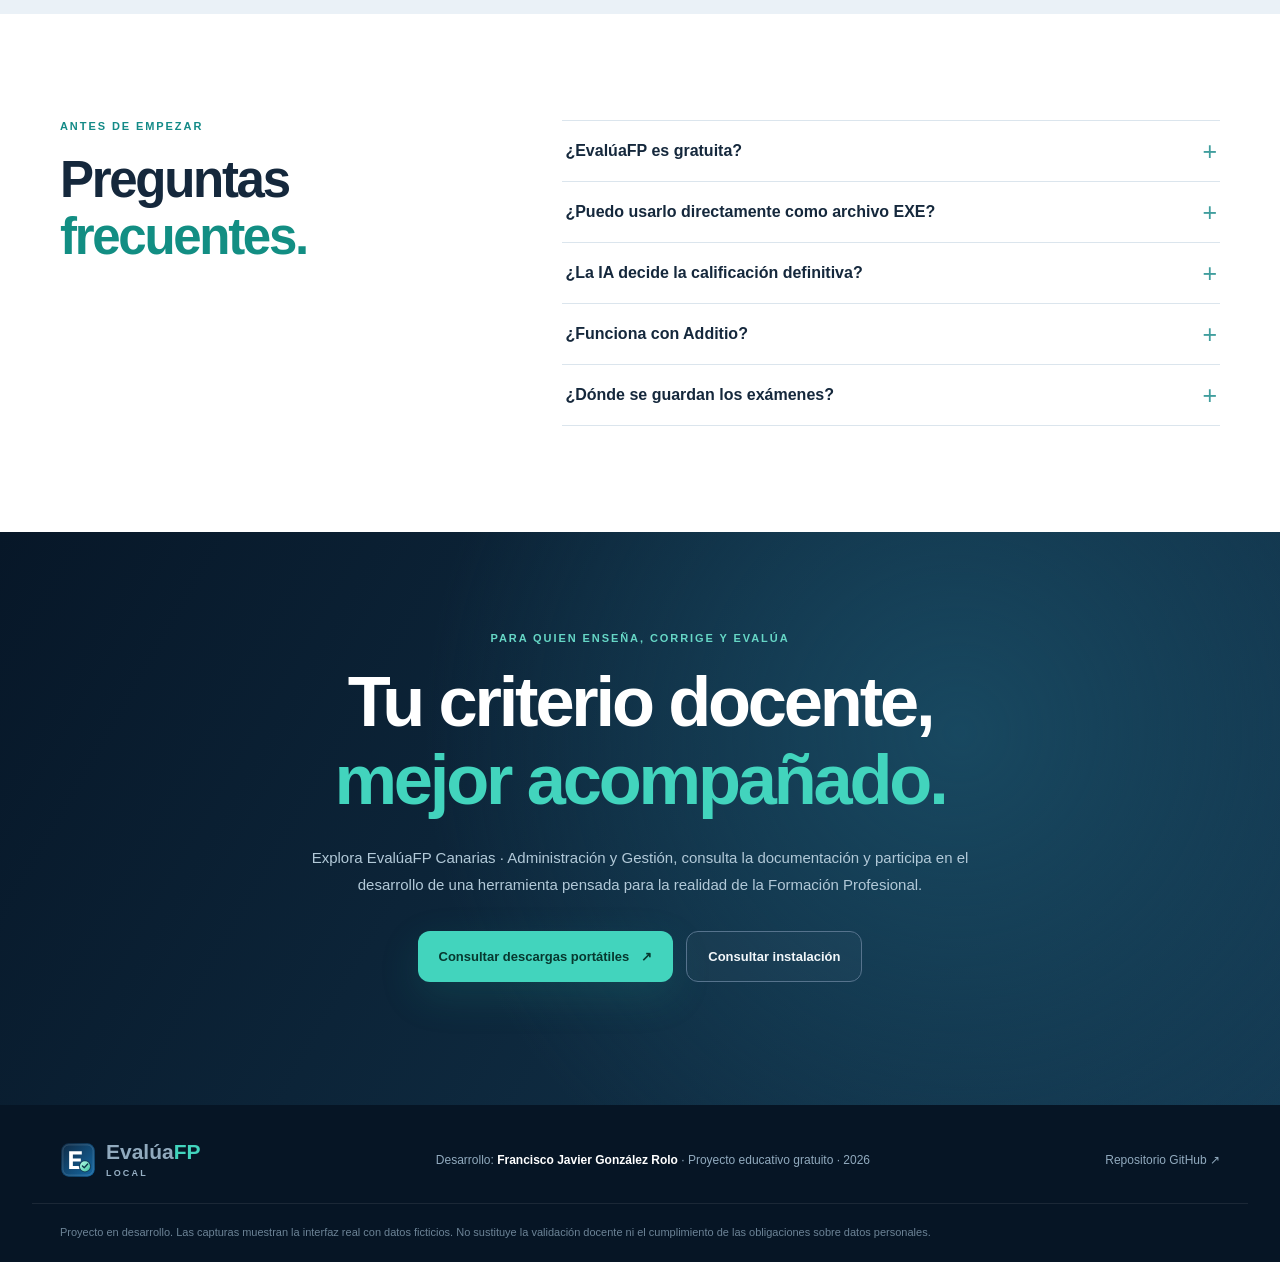
==== commit 186a3145: "docs(landing): enlazar los cuatro candidatos auditados con fecha, arquitectura y conservación tempor" ====
--- a/docs/index.html
+++ b/docs/index.html
@@ -17,7 +17,7 @@
 </head>
 <body>
   <a class="skip" href="#contenido">Saltar al contenido</a>
-  <div class="announcement"><span class="announcement-dot"></span> Proyecto educativo gratuito · EvalúaFP Canarias 1.2.10 beta.4 · Administración y Gestión</div>
+  <div class="announcement"><span class="announcement-dot"></span> Proyecto educativo gratuito · EvalúaFP Canarias · Candidato auditado 21/11/2026 · Administración y Gestión</div>
   <header class="site-header" id="inicio">
     <div class="wrap head-inner">
       <a class="wordmark" href="#inicio" aria-label="EvalúaFP, ir al inicio"><img src="assets/logo.svg" alt="" width="43" height="43"><span>Evalúa<span class="accent">FP</span><small>LOCAL</small></span></a>
@@ -86,31 +86,39 @@
 
     <section class="section features" id="descargas" aria-labelledby="descargas-title" style="background:#f3f7fb">
       <div class="wrap">
-        <div class="section-top"><div><p class="kicker">BETA.4 · COMPILACIONES VERIFICADAS</p><h2 id="descargas-title">Descargas portátiles<br><em>de EvalúaFP Canarias.</em></h2></div><p>Los cuatro paquetes se han generado en GitHub Actions y han superado las comprobaciones automatizadas correspondientes. Son versiones beta sin firma digital y todavía deben probarse visualmente en equipos reales.</p></div>
+        <div class="section-top"><div><p class="kicker">BETA.4 · CANDIDATO AUDITADO · 21/11/2026</p><h2 id="descargas-title">Descargas portátiles<br><em>de EvalúaFP Canarias.</em></h2></div><p>391 pruebas automatizadas superadas y cuatro compilaciones con autoprueba de arranque correcta. Candidatos sin firma digital, pendientes de validación visual en equipos reales. Código integrado en main.</p></div>
         <div class="feature-grid">
           <article class="feature-card">
             <div class="feature-symbol" aria-hidden="true">⊞</div>
             <h3>Windows 10/11 · x64</h3>
-            <p>Ejecutable portátil con datos SQLite separados y copia de seguridad configurable. No necesita instalar Python.</p>
-            <p style="margin-top:16px"><a class="btn btn-primary" href="https://github.com/atreyu1968/EvaluaFPCanarias/actions/runs/44918796302" target="_blank" rel="noopener noreferrer">Ver ZIP de Windows ↗</a></p>
-            <span class="mini-pill">Compilación y autoprueba correctas</span>
+            <p>EXE portable dentro de ZIP. No necesita instalar Python. Requiere un entorno gráfico y WebView2 compatible.</p>
+            <p style="margin-top:16px"><a class="btn btn-primary" href="https://github.com/atreyu1968/EvaluaFPCanarias/actions/runs/44955417151/artifacts/14727417758" target="_blank" rel="noopener noreferrer">Descargar para Windows ↗</a></p>
+            <span class="mini-pill">55,1 MB · Autoprueba correcta</span>
           </article>
           <article class="feature-card">
             <div class="feature-symbol" aria-hidden="true">⌘</div>
             <h3>Linux · x64</h3>
-            <p>Paquete portable para equipos con entorno gráfico compatible. Compilado en Ubuntu 22.04; comprueba las bibliotecas gráficas en tu distribución.</p>
-            <p style="margin-top:16px"><a class="btn btn-primary" href="https://github.com/atreyu1968/EvaluaFPCanarias/actions/runs/44918800198" target="_blank" rel="noopener noreferrer">Ver paquete de Linux ↗</a></p>
-            <span class="mini-pill">Compilación y autoprueba correctas</span>
+            <p>Paquete TAR.GZ compilado en Ubuntu 22.04. Requiere un entorno gráfico y bibliotecas compatibles.</p>
+            <p style="margin-top:16px"><a class="btn btn-primary" href="https://github.com/atreyu1968/EvaluaFPCanarias/actions/runs/44955417151/artifacts/14727154145" target="_blank" rel="noopener noreferrer">Descargar para Linux ↗</a></p>
+            <span class="mini-pill">276,8 MB · Autoprueba correcta</span>
           </article>
           <article class="feature-card">
             <div class="feature-symbol" aria-hidden="true">◈</div>
-            <h3>macOS · Intel y Apple Silicon</h3>
-            <p>Dos archivos distintos, según la arquitectura. La aplicación aún no dispone de firma de desarrollador ni notarización de Apple.</p>
-            <p style="margin-top:16px"><a class="btn btn-primary" href="https://github.com/atreyu1968/EvaluaFPCanarias/actions/runs/44918800198" target="_blank" rel="noopener noreferrer">Ver los dos ZIP de macOS ↗</a></p>
-            <span class="mini-pill">Ambas arquitecturas verificadas en CI</span>
+            <h3>macOS · Intel</h3>
+            <p>Aplicación APP para equipos Mac con procesador Intel. Sin notarización de Apple.</p>
+            <p style="margin-top:16px"><a class="btn btn-primary" href="https://github.com/atreyu1968/EvaluaFPCanarias/actions/runs/44955417151/artifacts/14727566138" target="_blank" rel="noopener noreferrer">Descargar para Mac Intel ↗</a></p>
+            <span class="mini-pill">54,3 MB · Autoprueba correcta</span>
+          </article>
+          <article class="feature-card">
+            <div class="feature-symbol" aria-hidden="true">◈</div>
+            <h3>macOS · Apple Silicon</h3>
+            <p>Aplicación APP para equipos Mac con chips de la serie M. Sin notarización de Apple.</p>
+            <p style="margin-top:16px"><a class="btn btn-primary" href="https://github.com/atreyu1968/EvaluaFPCanarias/actions/runs/44955417151/artifacts/14727497151" target="_blank" rel="noopener noreferrer">Descargar para Mac ARM64 ↗</a></p>
+            <span class="mini-pill">52,3 MB · Autoprueba correcta</span>
           </article>
         </div>
-        <p style="font-size:13px;line-height:1.8;color:#526a7b;margin:27px 0 0">Para descargar: inicia sesión en GitHub, abre el enlace de tu sistema y localiza <strong>Artifacts</strong> al final de la ejecución; elige el paquete correspondiente. Los artefactos se conservan 30 días. No incluyen datos del alumnado. <a href="https://github.com/atreyu1968/EvaluaFPCanarias" target="_blank" rel="noopener noreferrer" style="color:#087e80;text-decoration:underline">Código fuente y documentación</a>.</p>
+        <p style="font-size:13px;line-height:1.8;color:#526a7b;margin:27px 0 0">Inicia sesión en GitHub para descargar. Extrae el ZIP de GitHub y después el package interior (ZIP o TAR.GZ). Comprueba el archivo SHA-256 incluido. Estos artefactos temporales están disponibles hasta el <strong>21 de diciembre de 2026</strong>. Prueba primero con datos ficticios y guarda una copia externa de tus datos actuales. <a href="https://github.com/atreyu1968/EvaluaFPCanarias/actions/runs/44955417151" target="_blank" rel="noopener noreferrer" style="color:#087e80;text-decoration:underline">Resultados de la compilación</a> · <a href="https://github.com/atreyu1968/EvaluaFPCanarias" target="_blank" rel="noopener noreferrer" style="color:#087e80;text-decoration:underline">Código fuente y documentación</a>.</p>
+        <p style="font-size:12px;color:#526a7b">Identificador de compilación: e317fd88 · Conserva la versión interna 1.2.10-AG-CN-beta.4. Las versiones anteriores no se identifican con este candidato.</p>
       </div>
     </section>
 
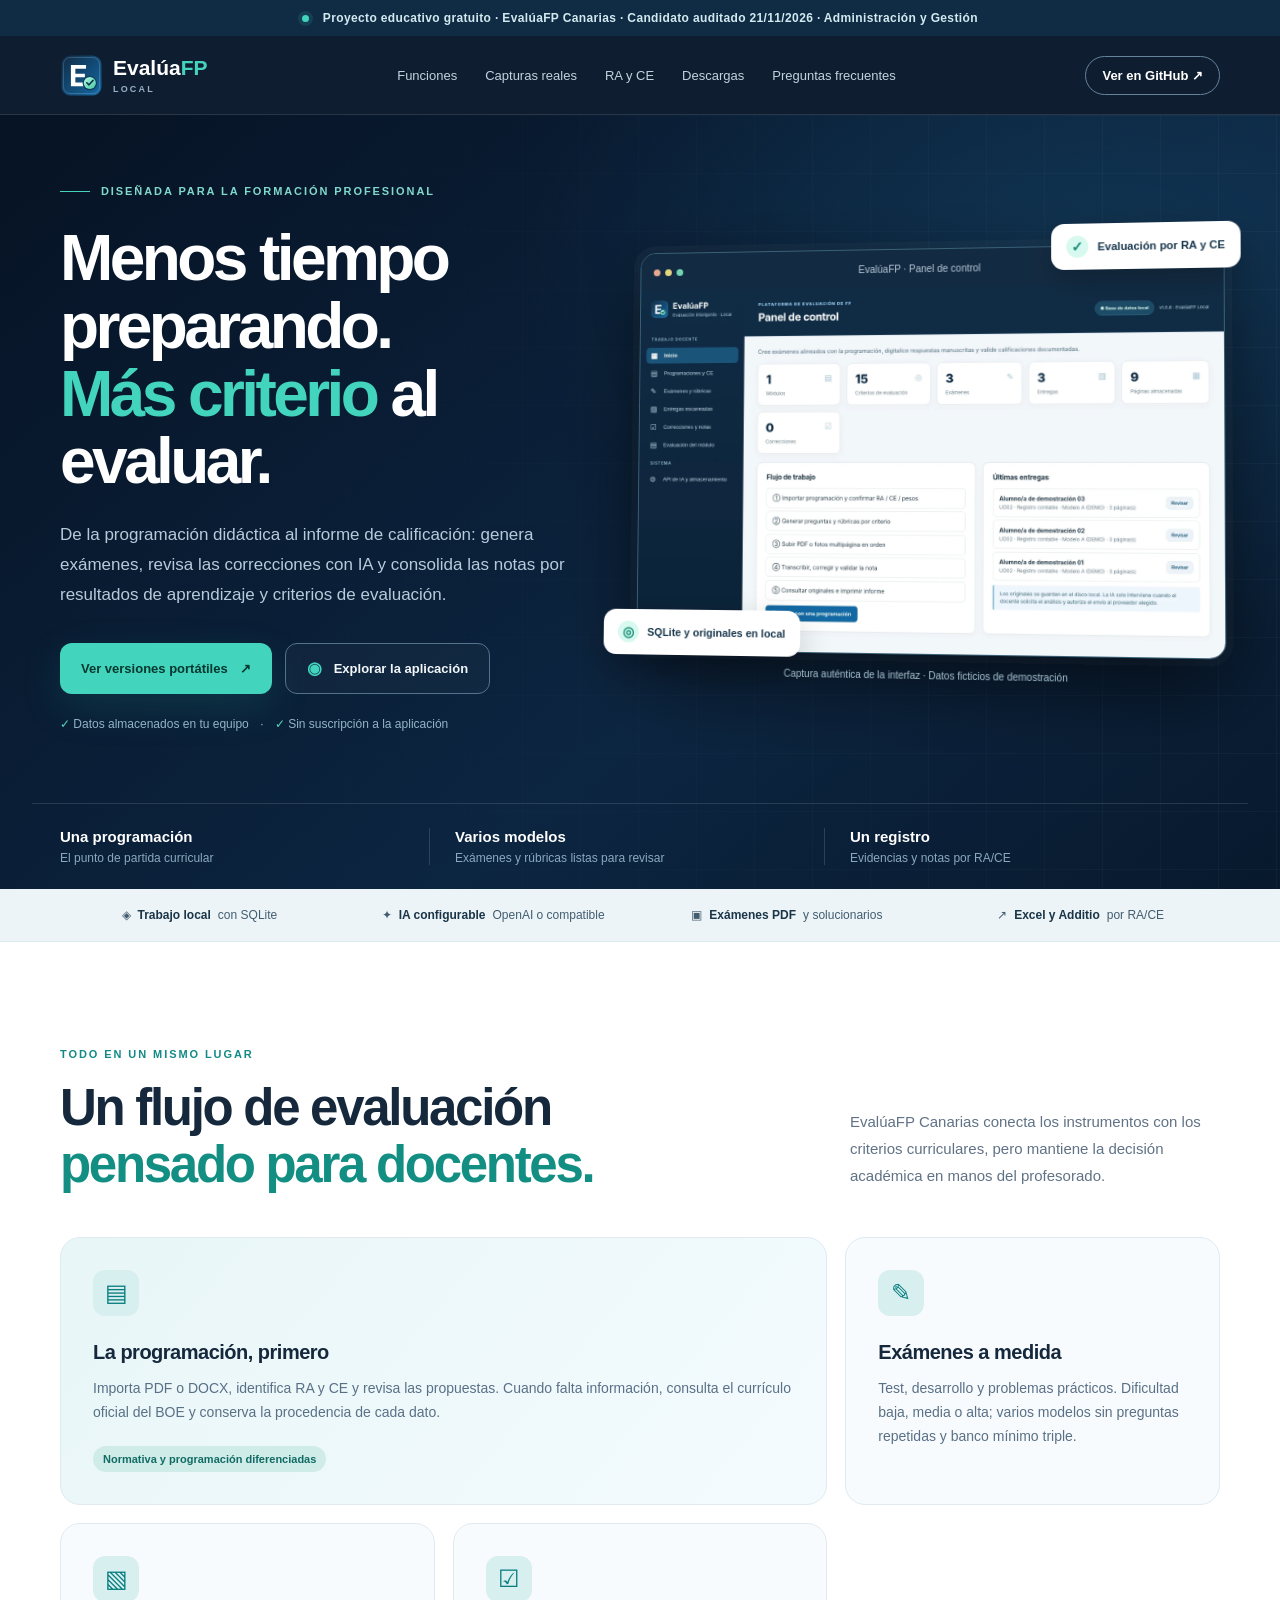
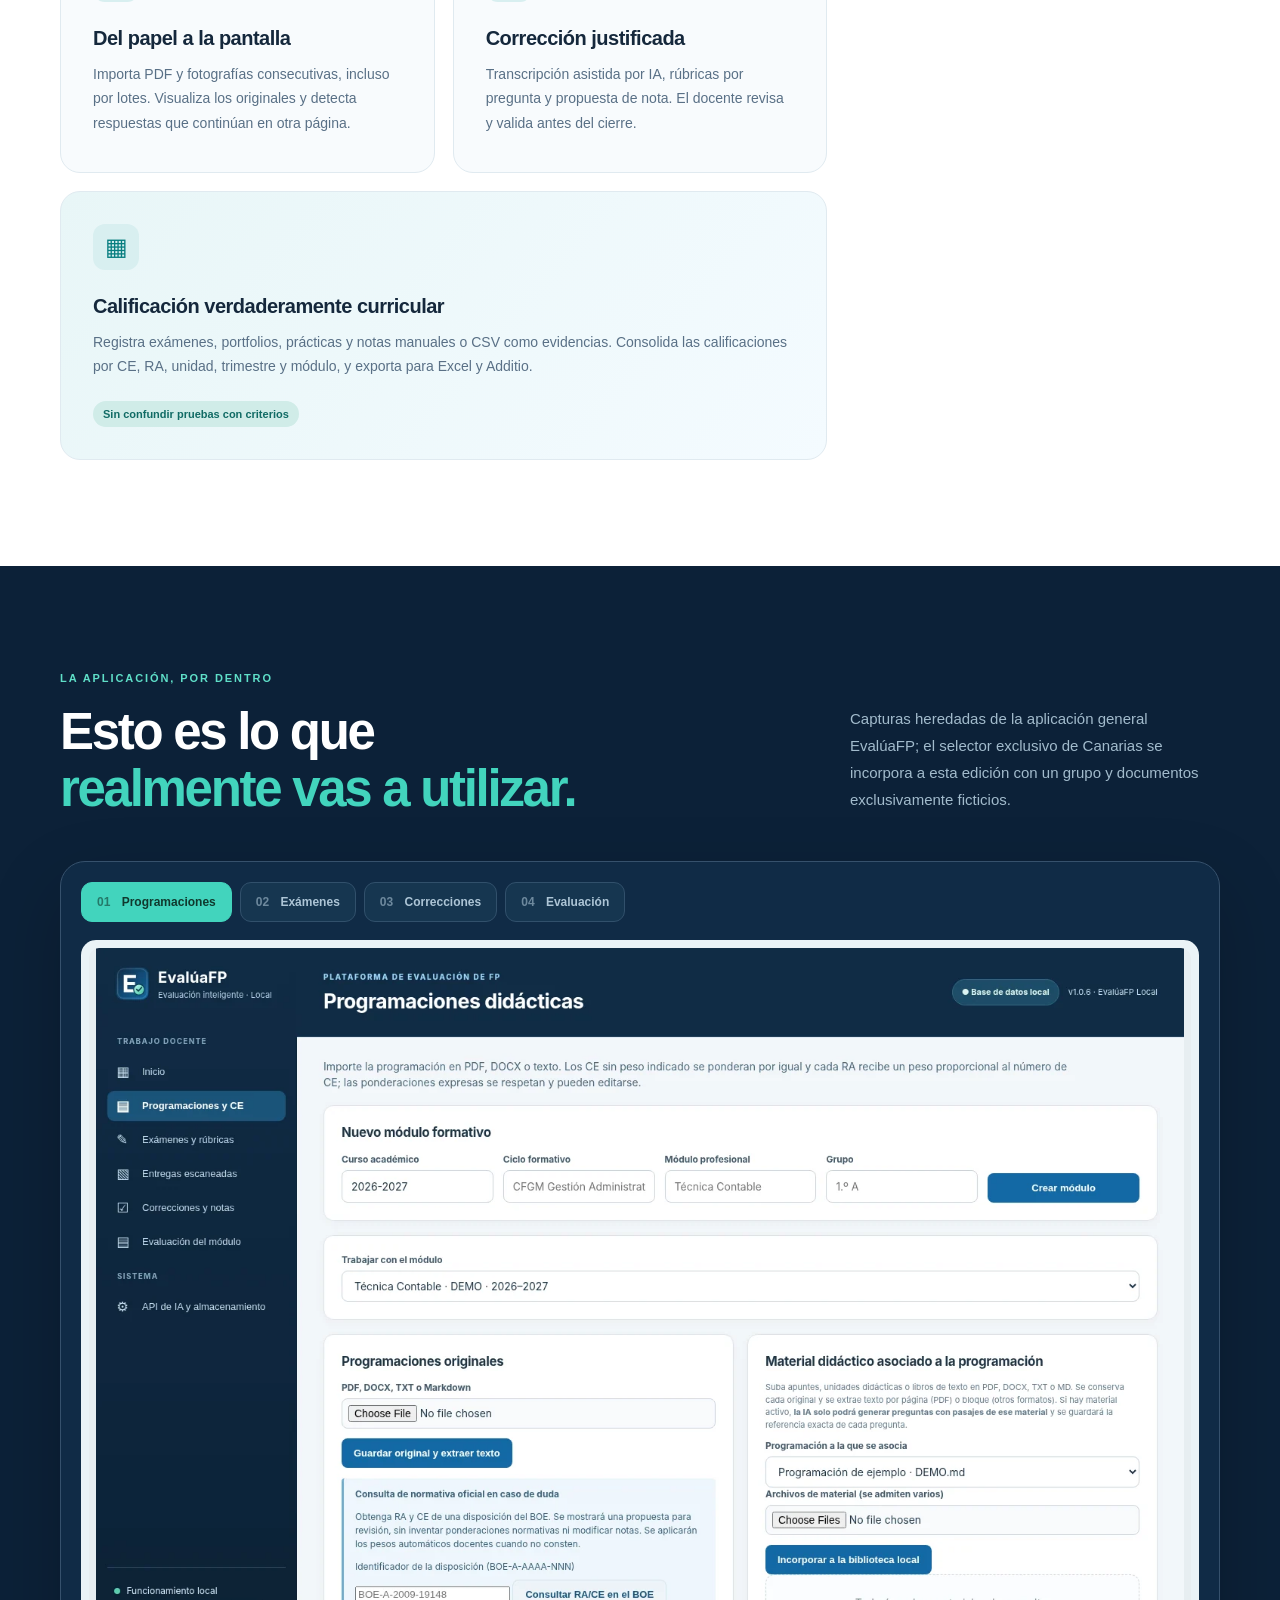
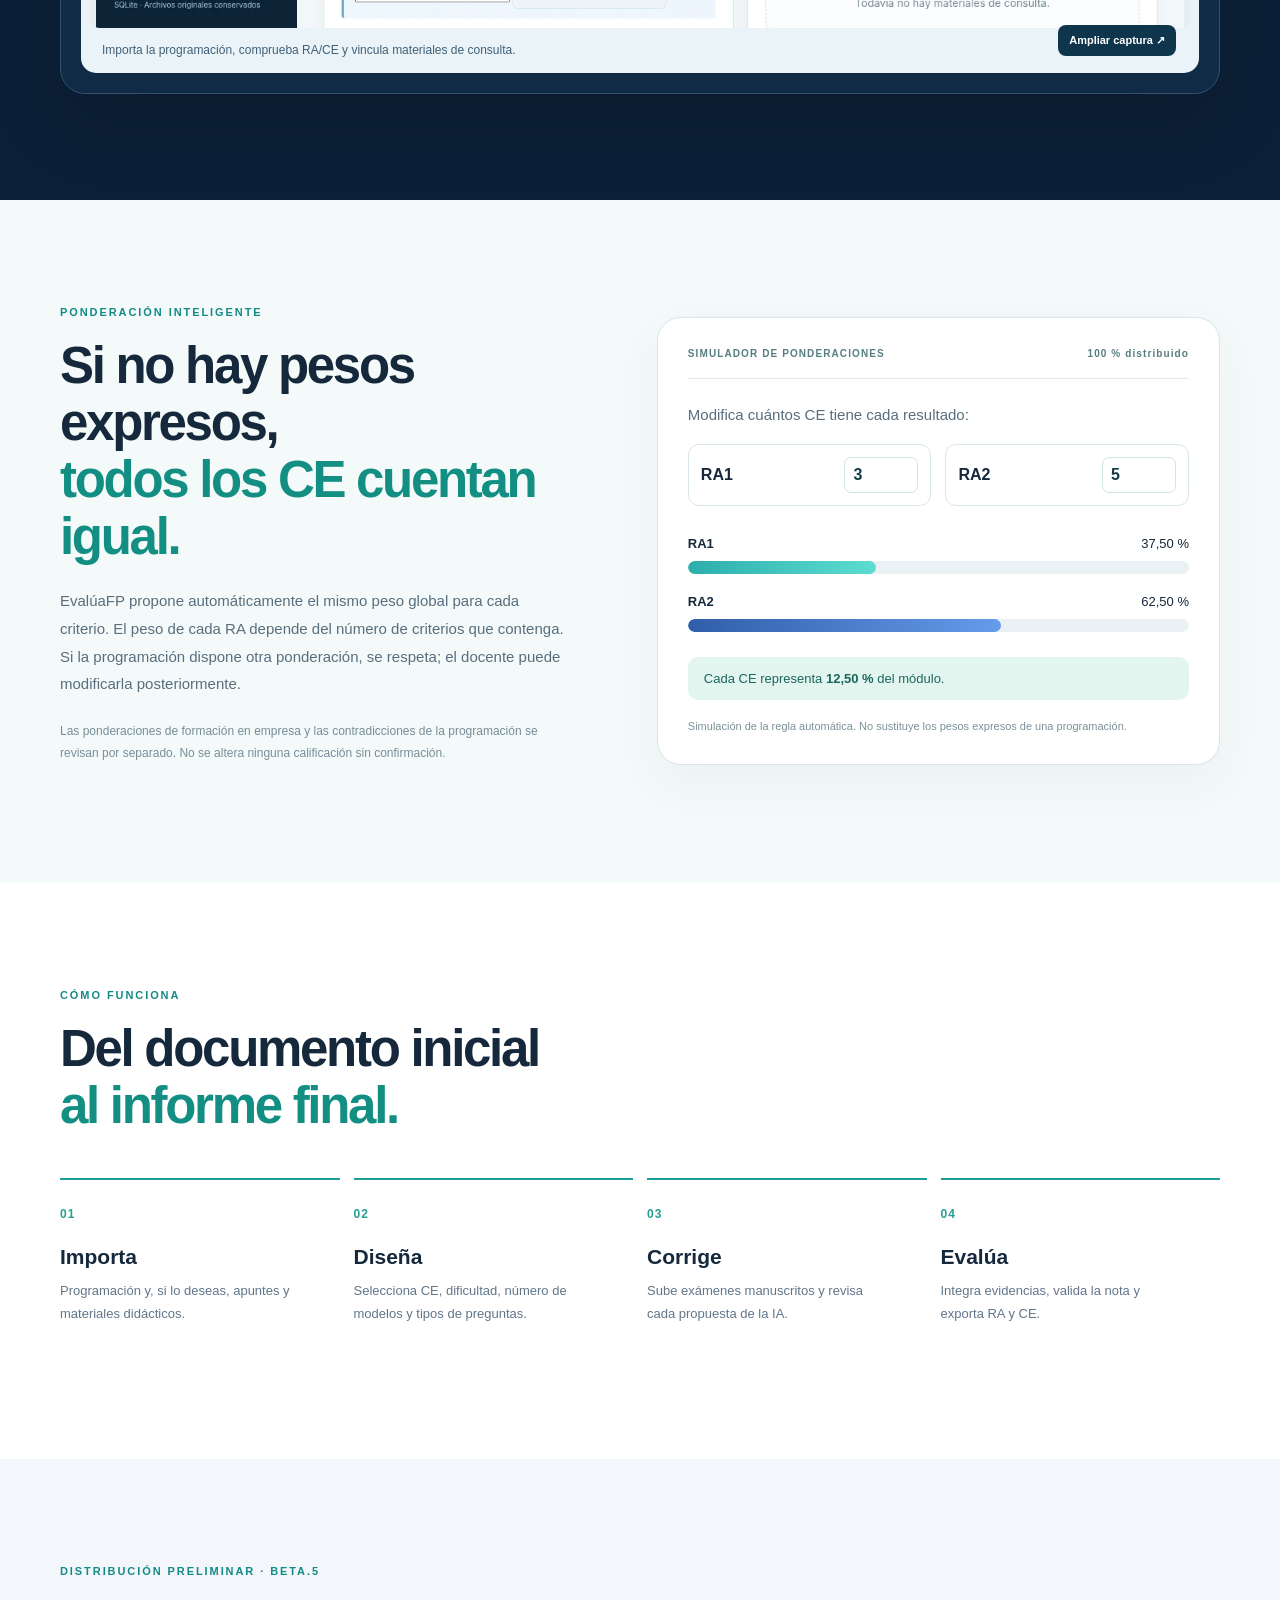
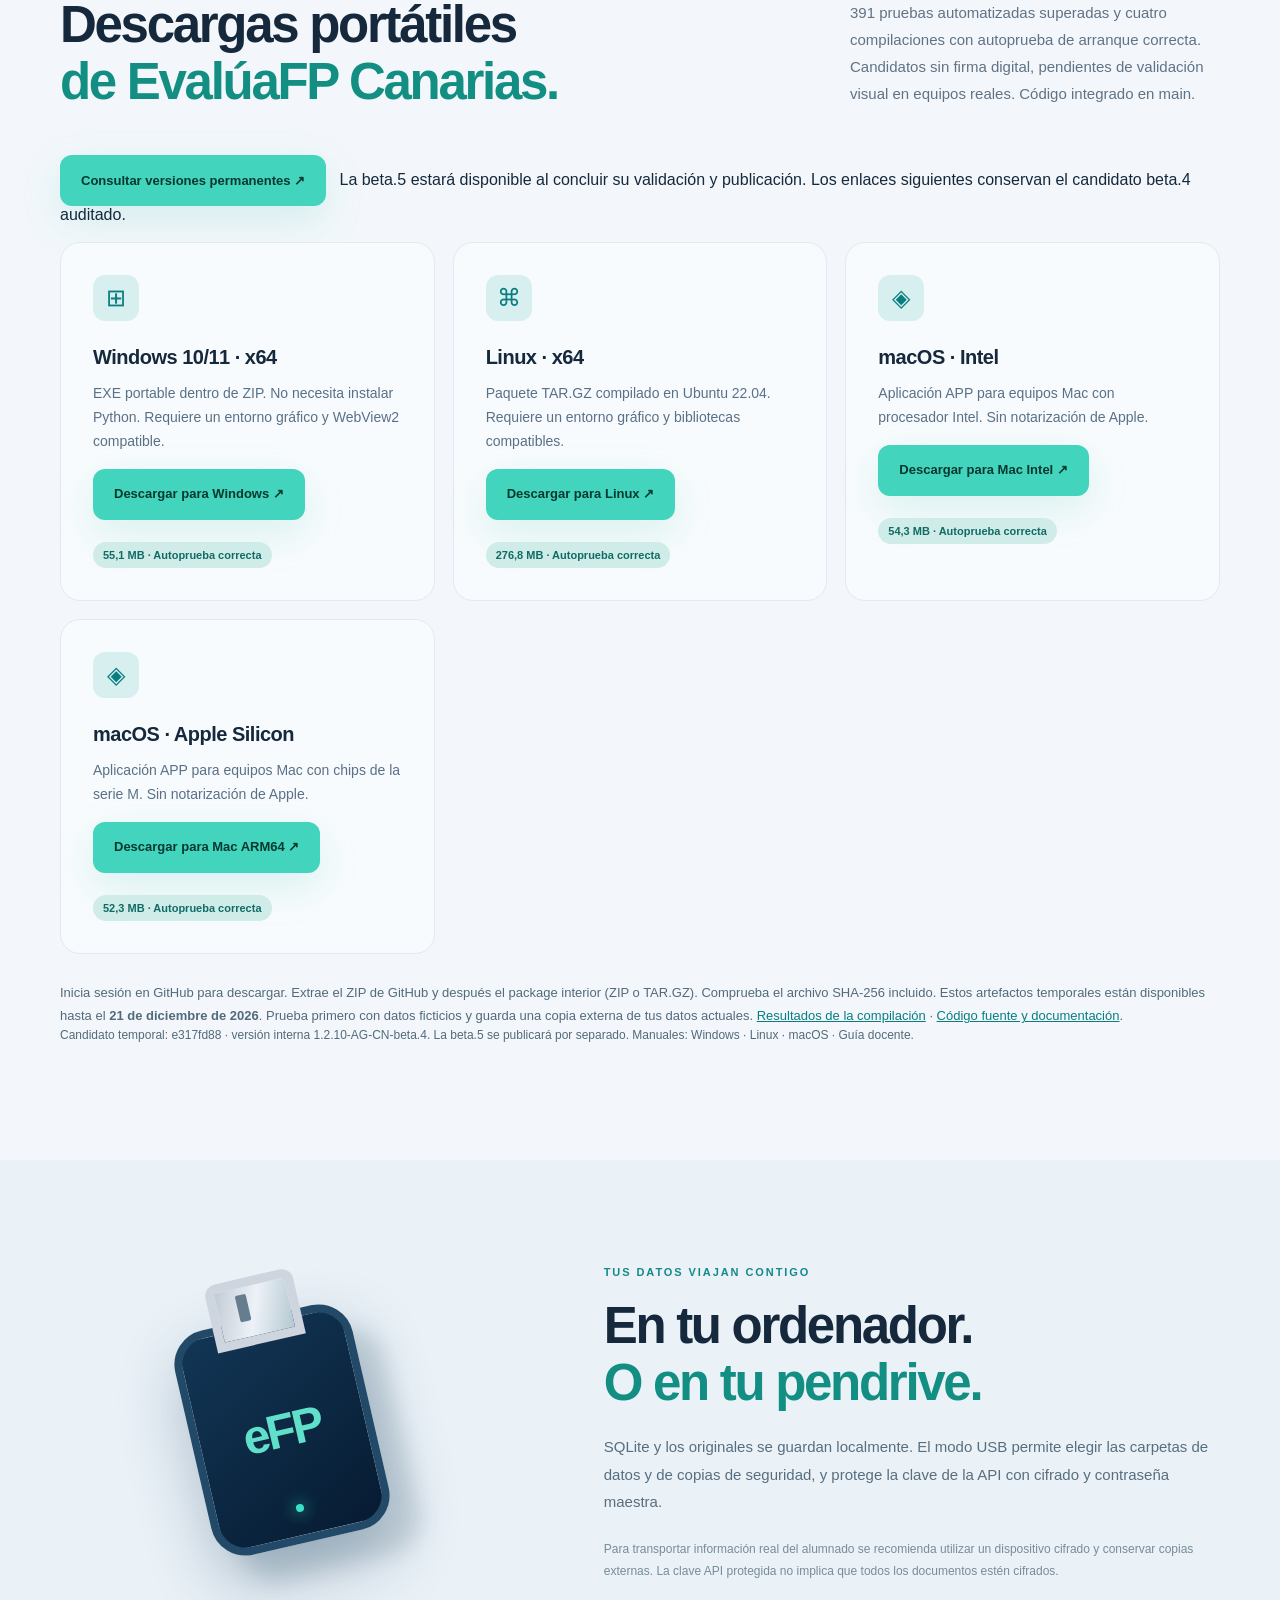
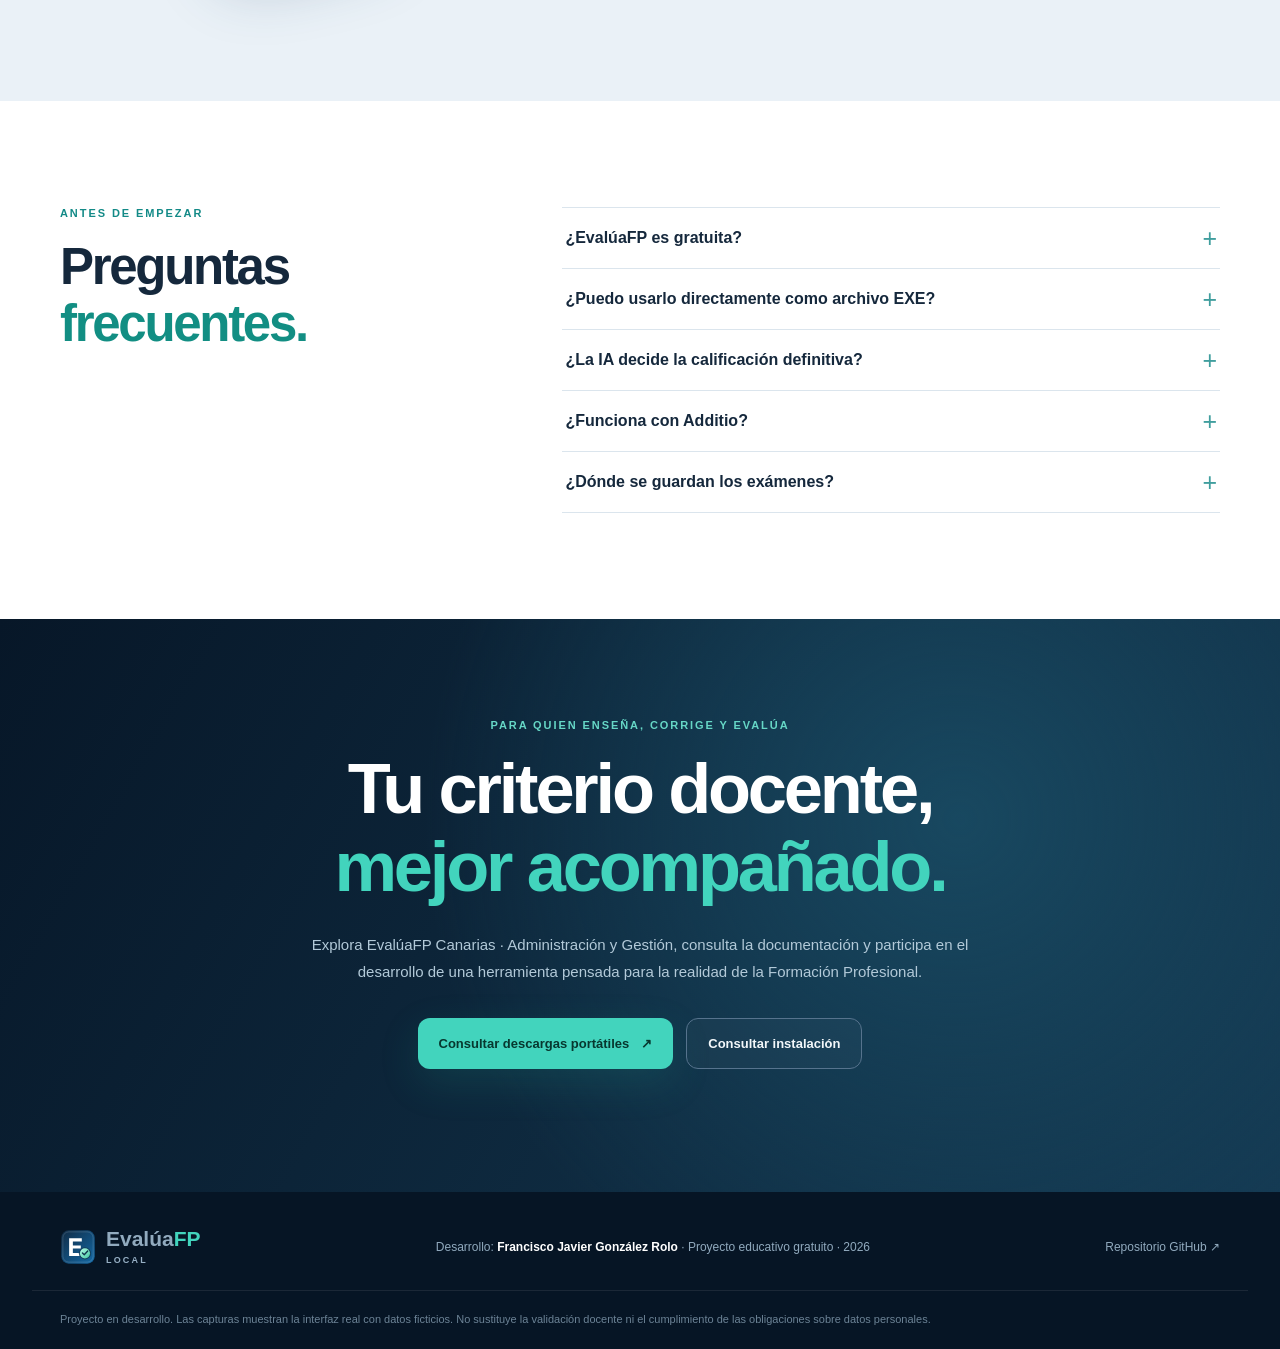
==== commit 573a8520: "docs(landing): acceso a Releases y guías beta.5 con candidato previo claramente diferenciado" ====
--- a/docs/index.html
+++ b/docs/index.html
@@ -86,7 +86,8 @@
 
     <section class="section features" id="descargas" aria-labelledby="descargas-title" style="background:#f3f7fb">
       <div class="wrap">
-        <div class="section-top"><div><p class="kicker">BETA.4 · CANDIDATO AUDITADO · 21/11/2026</p><h2 id="descargas-title">Descargas portátiles<br><em>de EvalúaFP Canarias.</em></h2></div><p>391 pruebas automatizadas superadas y cuatro compilaciones con autoprueba de arranque correcta. Candidatos sin firma digital, pendientes de validación visual en equipos reales. Código integrado en main.</p></div>
+        <div class="section-top"><div><p class="kicker">DISTRIBUCIÓN PRELIMINAR · BETA.5</p><h2 id="descargas-title">Descargas portátiles<br><em>de EvalúaFP Canarias.</em></h2></div><p>391 pruebas automatizadas superadas y cuatro compilaciones con autoprueba de arranque correcta. Candidatos sin firma digital, pendientes de validación visual en equipos reales. Código integrado en main.</p></div>
+        <p style="margin:0 0 18px"><a class="btn btn-primary" href="https://github.com/atreyu1968/EvaluaFPCanarias/releases" target="_blank" rel="noopener noreferrer">Consultar versiones permanentes ↗</a> &nbsp; La beta.5 estará disponible al concluir su validación y publicación. Los enlaces siguientes conservan el candidato beta.4 auditado.</p>
         <div class="feature-grid">
           <article class="feature-card">
             <div class="feature-symbol" aria-hidden="true">⊞</div>
@@ -118,7 +119,7 @@
           </article>
         </div>
         <p style="font-size:13px;line-height:1.8;color:#526a7b;margin:27px 0 0">Inicia sesión en GitHub para descargar. Extrae el ZIP de GitHub y después el package interior (ZIP o TAR.GZ). Comprueba el archivo SHA-256 incluido. Estos artefactos temporales están disponibles hasta el <strong>21 de diciembre de 2026</strong>. Prueba primero con datos ficticios y guarda una copia externa de tus datos actuales. <a href="https://github.com/atreyu1968/EvaluaFPCanarias/actions/runs/44955417151" target="_blank" rel="noopener noreferrer" style="color:#087e80;text-decoration:underline">Resultados de la compilación</a> · <a href="https://github.com/atreyu1968/EvaluaFPCanarias" target="_blank" rel="noopener noreferrer" style="color:#087e80;text-decoration:underline">Código fuente y documentación</a>.</p>
-        <p style="font-size:12px;color:#526a7b">Identificador de compilación: e317fd88 · Conserva la versión interna 1.2.10-AG-CN-beta.4. Las versiones anteriores no se identifican con este candidato.</p>
+        <p style="font-size:12px;color:#526a7b">Candidato temporal: e317fd88 · versión interna 1.2.10-AG-CN-beta.4. La beta.5 se publicará por separado. Manuales: <a href="manuales/WINDOWS.md">Windows</a> · <a href="manuales/LINUX.md">Linux</a> · <a href="manuales/MACOS.md">macOS</a> · <a href="manuales/DIDACTICO_CANARIAS.md">Guía docente</a>.</p>
       </div>
     </section>
 
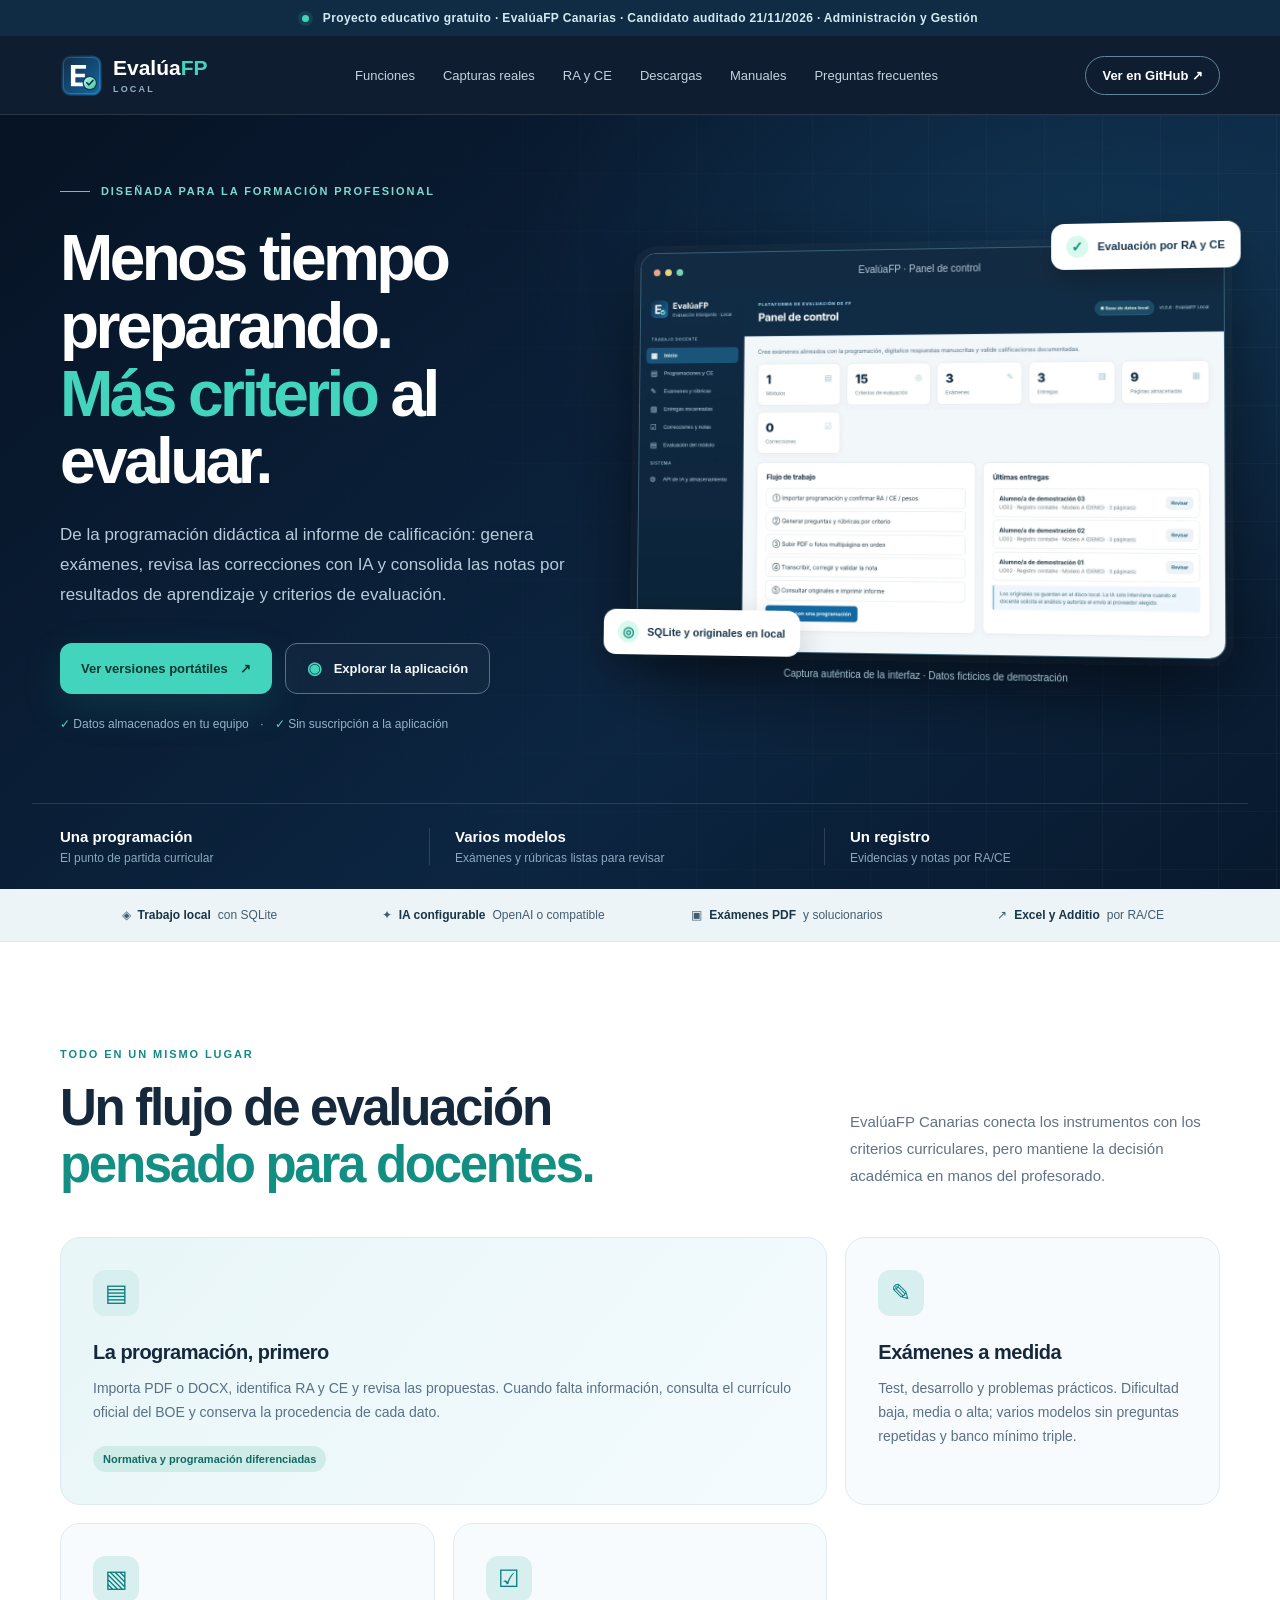
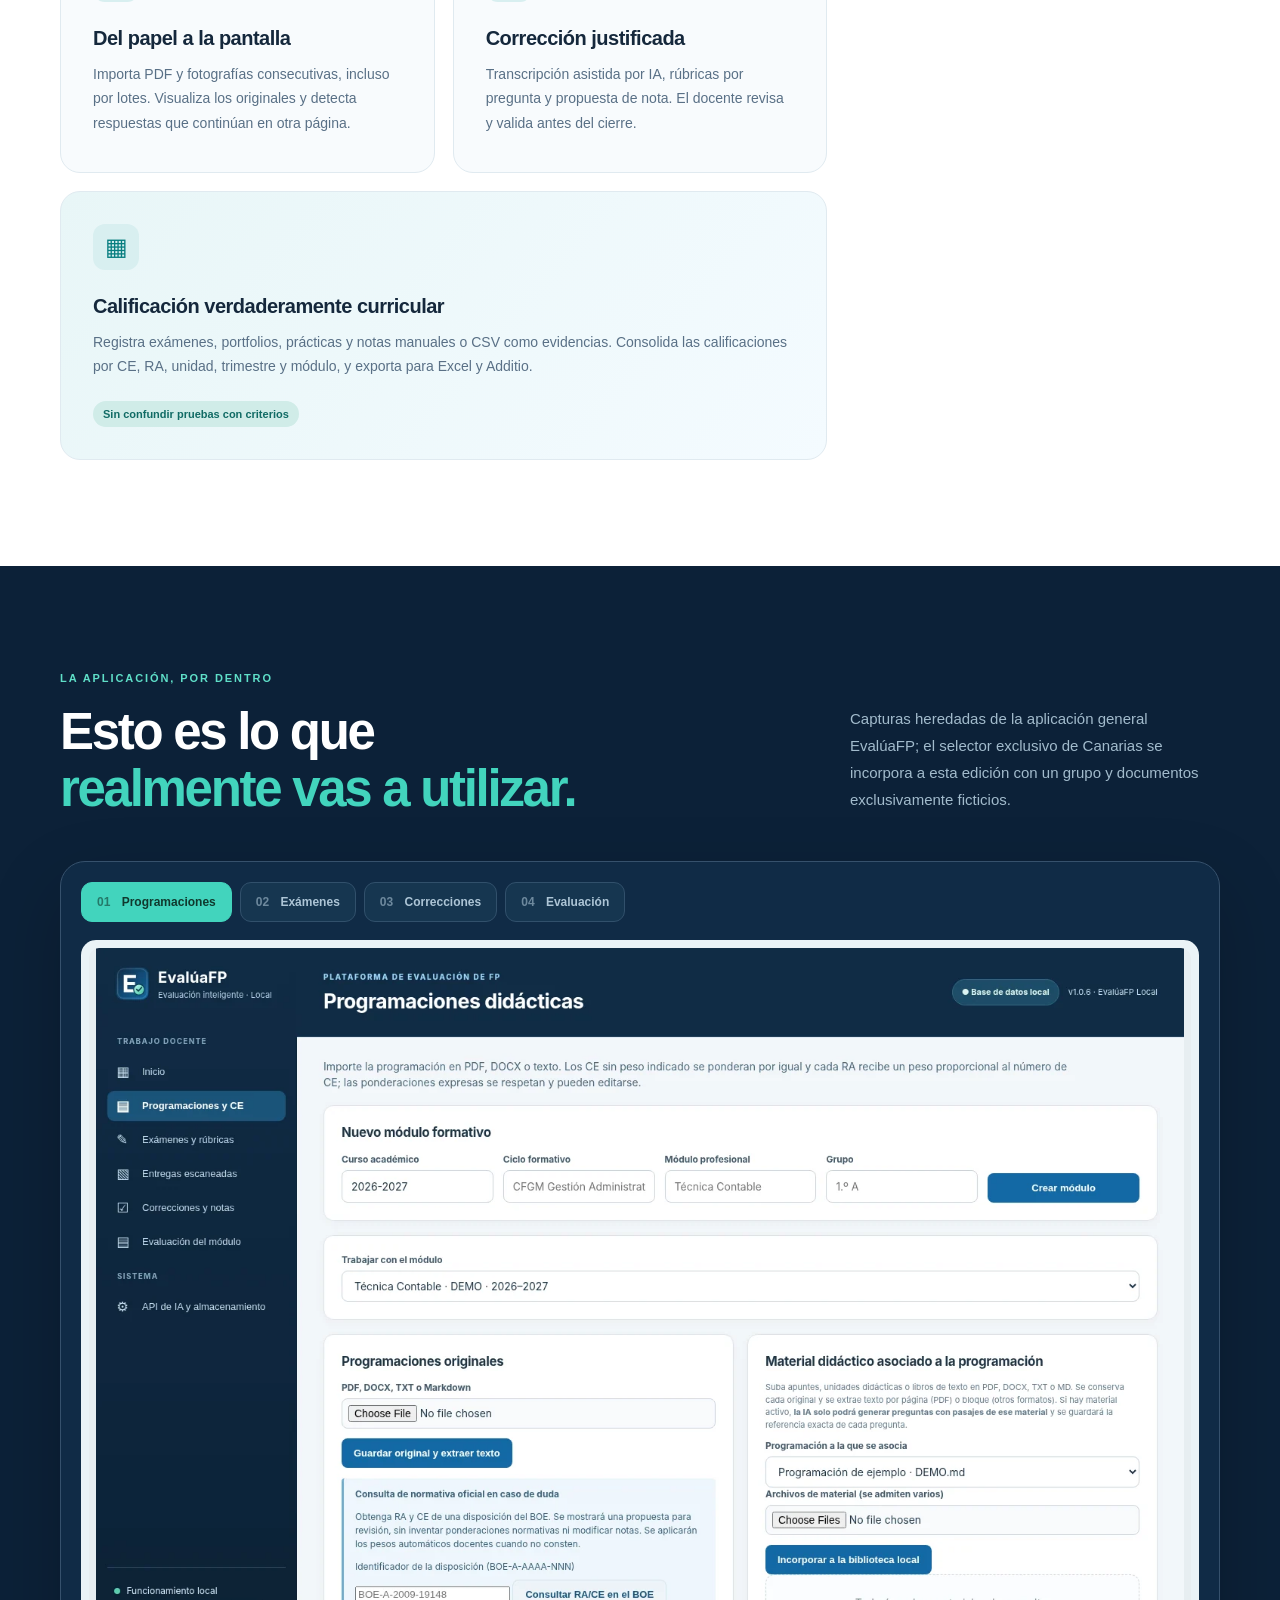
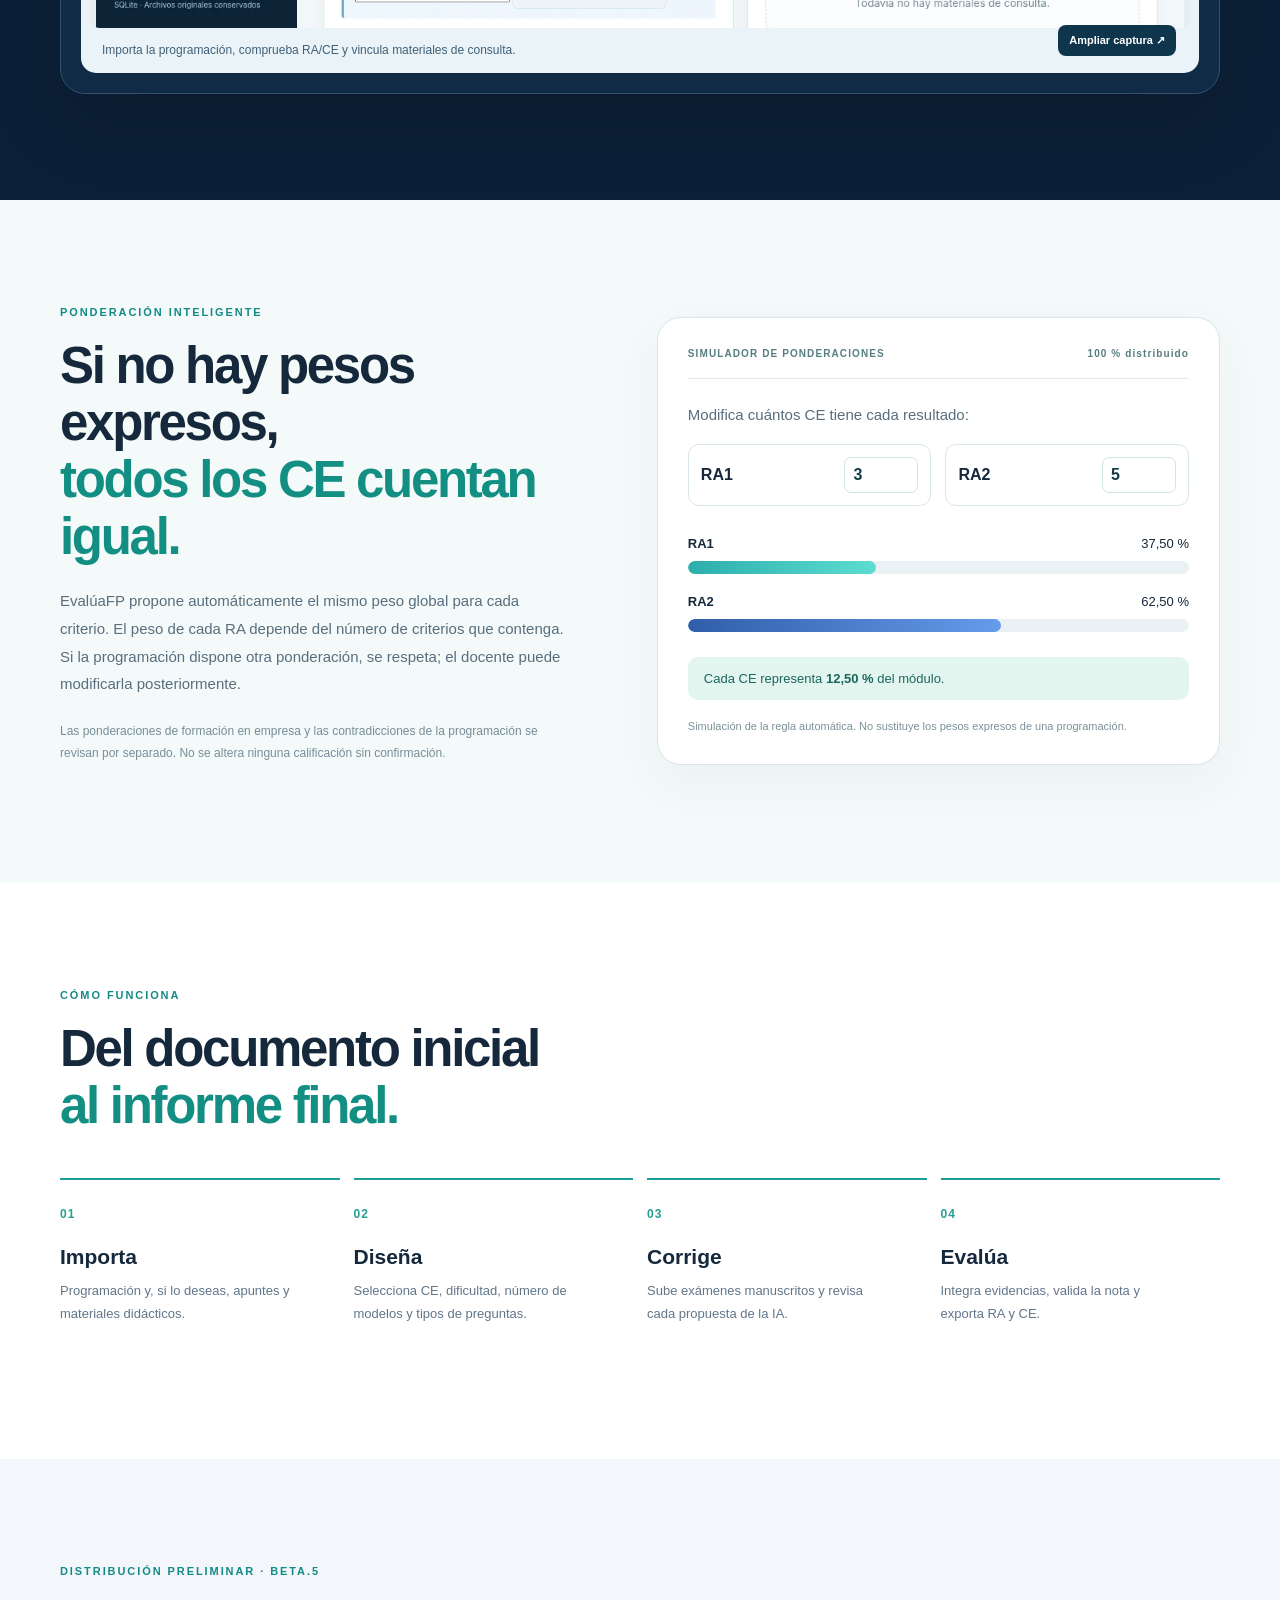
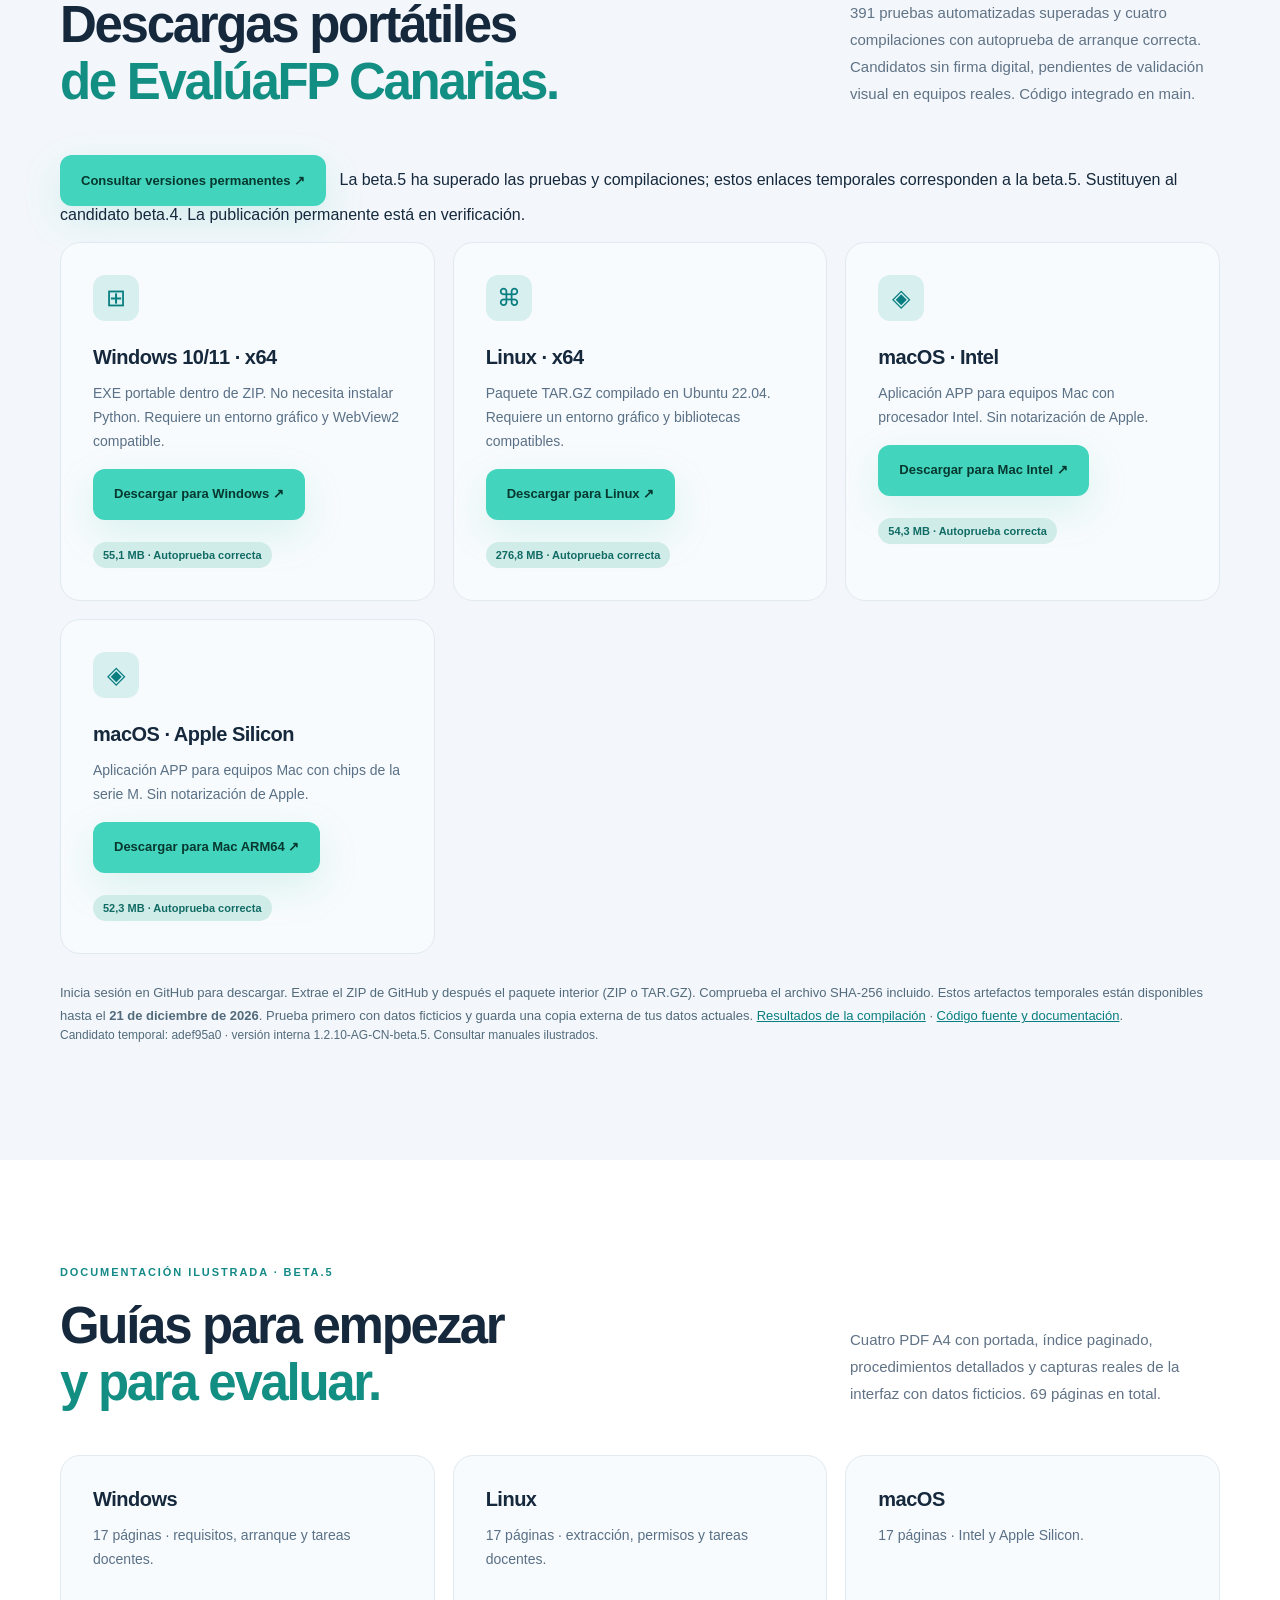
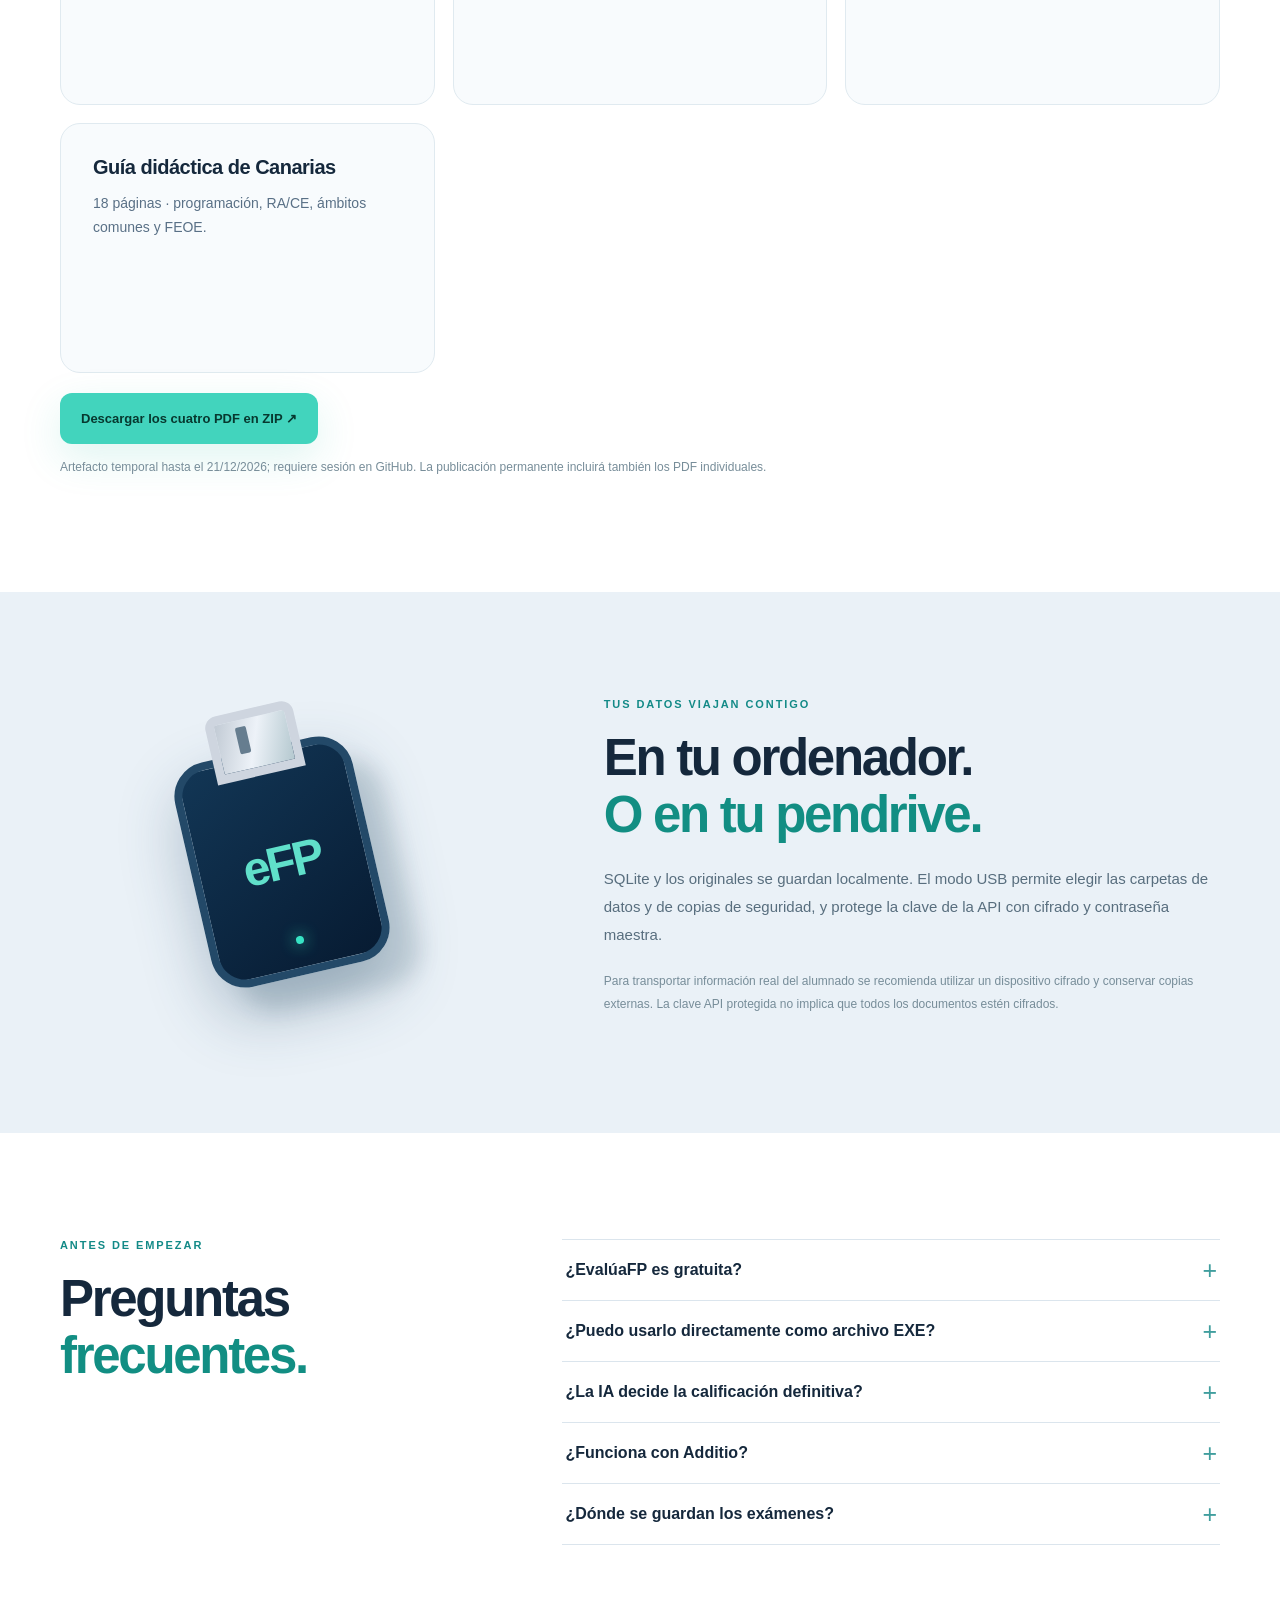
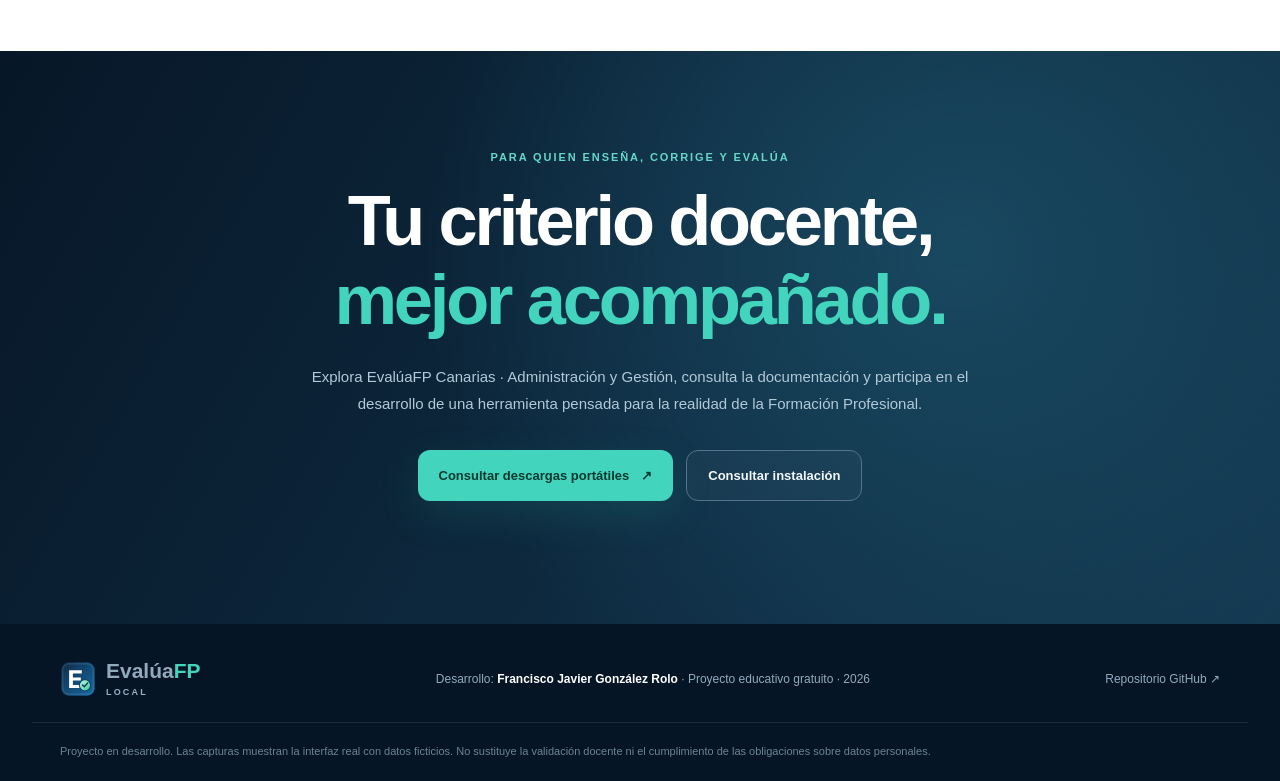
==== commit 0b537053: "docs(landing): actualizar candidatos temporales a beta.5 verificada y añadir sección de manuales ilu" ====
--- a/docs/index.html
+++ b/docs/index.html
@@ -21,7 +21,7 @@
   <header class="site-header" id="inicio">
     <div class="wrap head-inner">
       <a class="wordmark" href="#inicio" aria-label="EvalúaFP, ir al inicio"><img src="assets/logo.svg" alt="" width="43" height="43"><span>Evalúa<span class="accent">FP</span><small>LOCAL</small></span></a>
-      <nav class="main-nav" aria-label="Navegación principal"><a href="#funciones">Funciones</a><a href="#capturas">Capturas reales</a><a href="#ponderaciones">RA y CE</a><a href="#descargas">Descargas</a><a href="#preguntas">Preguntas frecuentes</a></nav>
+      <nav class="main-nav" aria-label="Navegación principal"><a href="#funciones">Funciones</a><a href="#capturas">Capturas reales</a><a href="#ponderaciones">RA y CE</a><a href="#descargas">Descargas</a><a href="#manuales">Manuales</a><a href="#preguntas">Preguntas frecuentes</a></nav>
       <a class="nav-cta" href="https://github.com/atreyu1968/EvaluaFPCanarias" target="_blank" rel="noopener noreferrer">Ver en GitHub <span aria-hidden="true">↗</span></a>
     </div>
   </header>
@@ -87,42 +87,55 @@
     <section class="section features" id="descargas" aria-labelledby="descargas-title" style="background:#f3f7fb">
       <div class="wrap">
         <div class="section-top"><div><p class="kicker">DISTRIBUCIÓN PRELIMINAR · BETA.5</p><h2 id="descargas-title">Descargas portátiles<br><em>de EvalúaFP Canarias.</em></h2></div><p>391 pruebas automatizadas superadas y cuatro compilaciones con autoprueba de arranque correcta. Candidatos sin firma digital, pendientes de validación visual en equipos reales. Código integrado en main.</p></div>
-        <p style="margin:0 0 18px"><a class="btn btn-primary" href="https://github.com/atreyu1968/EvaluaFPCanarias/releases" target="_blank" rel="noopener noreferrer">Consultar versiones permanentes ↗</a> &nbsp; La beta.5 estará disponible al concluir su validación y publicación. Los enlaces siguientes conservan el candidato beta.4 auditado.</p>
+        <p style="margin:0 0 18px"><a class="btn btn-primary" href="https://github.com/atreyu1968/EvaluaFPCanarias/releases" target="_blank" rel="noopener noreferrer">Consultar versiones permanentes ↗</a> &nbsp; La beta.5 ha superado las pruebas y compilaciones; estos enlaces temporales corresponden a la beta.5. Sustituyen al candidato beta.4. La publicación permanente está en verificación.</p>
         <div class="feature-grid">
           <article class="feature-card">
             <div class="feature-symbol" aria-hidden="true">⊞</div>
             <h3>Windows 10/11 · x64</h3>
             <p>EXE portable dentro de ZIP. No necesita instalar Python. Requiere un entorno gráfico y WebView2 compatible.</p>
-            <p style="margin-top:16px"><a class="btn btn-primary" href="https://github.com/atreyu1968/EvaluaFPCanarias/actions/runs/44955417151/artifacts/14727417758" target="_blank" rel="noopener noreferrer">Descargar para Windows ↗</a></p>
+            <p style="margin-top:16px"><a class="btn btn-primary" href="https://github.com/atreyu1968/EvaluaFPCanarias/actions/runs/44957136836/artifacts/14727529843" target="_blank" rel="noopener noreferrer">Descargar para Windows ↗</a></p>
             <span class="mini-pill">55,1 MB · Autoprueba correcta</span>
           </article>
           <article class="feature-card">
             <div class="feature-symbol" aria-hidden="true">⌘</div>
             <h3>Linux · x64</h3>
             <p>Paquete TAR.GZ compilado en Ubuntu 22.04. Requiere un entorno gráfico y bibliotecas compatibles.</p>
-            <p style="margin-top:16px"><a class="btn btn-primary" href="https://github.com/atreyu1968/EvaluaFPCanarias/actions/runs/44955417151/artifacts/14727154145" target="_blank" rel="noopener noreferrer">Descargar para Linux ↗</a></p>
+            <p style="margin-top:16px"><a class="btn btn-primary" href="https://github.com/atreyu1968/EvaluaFPCanarias/actions/runs/44957136836/artifacts/14727997630" target="_blank" rel="noopener noreferrer">Descargar para Linux ↗</a></p>
             <span class="mini-pill">276,8 MB · Autoprueba correcta</span>
           </article>
           <article class="feature-card">
             <div class="feature-symbol" aria-hidden="true">◈</div>
             <h3>macOS · Intel</h3>
             <p>Aplicación APP para equipos Mac con procesador Intel. Sin notarización de Apple.</p>
-            <p style="margin-top:16px"><a class="btn btn-primary" href="https://github.com/atreyu1968/EvaluaFPCanarias/actions/runs/44955417151/artifacts/14727566138" target="_blank" rel="noopener noreferrer">Descargar para Mac Intel ↗</a></p>
+            <p style="margin-top:16px"><a class="btn btn-primary" href="https://github.com/atreyu1968/EvaluaFPCanarias/actions/runs/44957136836/artifacts/14727787313" target="_blank" rel="noopener noreferrer">Descargar para Mac Intel ↗</a></p>
             <span class="mini-pill">54,3 MB · Autoprueba correcta</span>
           </article>
           <article class="feature-card">
             <div class="feature-symbol" aria-hidden="true">◈</div>
             <h3>macOS · Apple Silicon</h3>
             <p>Aplicación APP para equipos Mac con chips de la serie M. Sin notarización de Apple.</p>
-            <p style="margin-top:16px"><a class="btn btn-primary" href="https://github.com/atreyu1968/EvaluaFPCanarias/actions/runs/44955417151/artifacts/14727497151" target="_blank" rel="noopener noreferrer">Descargar para Mac ARM64 ↗</a></p>
+            <p style="margin-top:16px"><a class="btn btn-primary" href="https://github.com/atreyu1968/EvaluaFPCanarias/actions/runs/44957136836/artifacts/14727833266" target="_blank" rel="noopener noreferrer">Descargar para Mac ARM64 ↗</a></p>
             <span class="mini-pill">52,3 MB · Autoprueba correcta</span>
           </article>
         </div>
-        <p style="font-size:13px;line-height:1.8;color:#526a7b;margin:27px 0 0">Inicia sesión en GitHub para descargar. Extrae el ZIP de GitHub y después el package interior (ZIP o TAR.GZ). Comprueba el archivo SHA-256 incluido. Estos artefactos temporales están disponibles hasta el <strong>21 de diciembre de 2026</strong>. Prueba primero con datos ficticios y guarda una copia externa de tus datos actuales. <a href="https://github.com/atreyu1968/EvaluaFPCanarias/actions/runs/44955417151" target="_blank" rel="noopener noreferrer" style="color:#087e80;text-decoration:underline">Resultados de la compilación</a> · <a href="https://github.com/atreyu1968/EvaluaFPCanarias" target="_blank" rel="noopener noreferrer" style="color:#087e80;text-decoration:underline">Código fuente y documentación</a>.</p>
-        <p style="font-size:12px;color:#526a7b">Candidato temporal: e317fd88 · versión interna 1.2.10-AG-CN-beta.4. La beta.5 se publicará por separado. Manuales: <a href="manuales/WINDOWS.md">Windows</a> · <a href="manuales/LINUX.md">Linux</a> · <a href="manuales/MACOS.md">macOS</a> · <a href="manuales/DIDACTICO_CANARIAS.md">Guía docente</a>.</p>
+        <p style="font-size:13px;line-height:1.8;color:#526a7b;margin:27px 0 0">Inicia sesión en GitHub para descargar. Extrae el ZIP de GitHub y después el paquete interior (ZIP o TAR.GZ). Comprueba el archivo SHA-256 incluido. Estos artefactos temporales están disponibles hasta el <strong>21 de diciembre de 2026</strong>. Prueba primero con datos ficticios y guarda una copia externa de tus datos actuales. <a href="https://github.com/atreyu1968/EvaluaFPCanarias/actions/runs/44957136836" target="_blank" rel="noopener noreferrer" style="color:#087e80;text-decoration:underline">Resultados de la compilación</a> · <a href="https://github.com/atreyu1968/EvaluaFPCanarias" target="_blank" rel="noopener noreferrer" style="color:#087e80;text-decoration:underline">Código fuente y documentación</a>.</p>
+        <p style="font-size:12px;color:#526a7b">Candidato temporal: adef95a0 · versión interna 1.2.10-AG-CN-beta.5. <a href="#manuales">Consultar manuales ilustrados.</a></p>
       </div>
     </section>
 
+    <section id="manuales" class="section features" aria-labelledby="manuales-title">
+      <div class="wrap">
+        <div class="section-top"><div><p class="kicker">DOCUMENTACIÓN ILUSTRADA · BETA.5</p><h2 id="manuales-title">Guías para empezar<br><em>y para evaluar.</em></h2></div><p>Cuatro PDF A4 con portada, índice paginado, procedimientos detallados y capturas reales de la interfaz con datos ficticios. 69 páginas en total.</p></div>
+        <div class="feature-grid">
+          <article class="feature-card"><h3>Windows</h3><p>17 páginas · requisitos, arranque y tareas docentes.</p></article>
+          <article class="feature-card"><h3>Linux</h3><p>17 páginas · extracción, permisos y tareas docentes.</p></article>
+          <article class="feature-card"><h3>macOS</h3><p>17 páginas · Intel y Apple Silicon.</p></article>
+          <article class="feature-card"><h3>Guía didáctica de Canarias</h3><p>18 páginas · programación, RA/CE, ámbitos comunes y FEOE.</p></article>
+        </div>
+        <p style="margin-top:20px"><a class="btn btn-primary" href="https://github.com/atreyu1968/EvaluaFPCanarias/actions/runs/44957136836/artifacts/14728426288" target="_blank" rel="noopener noreferrer">Descargar los cuatro PDF en ZIP ↗</a></p>
+        <p class="quiet-note">Artefacto temporal hasta el 21/12/2026; requiere sesión en GitHub. La publicación permanente incluirá también los PDF individuales.</p>
+      </div>
+    </section>
     <section class="section portability"><div class="wrap portability-inner"><div class="usb-art" aria-hidden="true"><div class="usb-outline"><span>eFP</span><i></i></div><div class="usb-shadow"></div></div><div><p class="kicker">TUS DATOS VIAJAN CONTIGO</p><h2>En tu ordenador.<br><em>O en tu pendrive.</em></h2><p>SQLite y los originales se guardan localmente. El modo USB permite elegir las carpetas de datos y de copias de seguridad, y protege la clave de la API con cifrado y contraseña maestra.</p><p class="quiet-note">Para transportar información real del alumnado se recomienda utilizar un dispositivo cifrado y conservar copias externas. La clave API protegida no implica que todos los documentos estén cifrados.</p></div></div></section>
 
     <section class="section faq" id="preguntas"><div class="wrap faq-grid"><div><p class="kicker">ANTES DE EMPEZAR</p><h2>Preguntas<br><em>frecuentes.</em></h2></div><div class="faq-list"><details><summary>¿EvalúaFP es gratuita?</summary><p>El proyecto se ofrece gratuitamente. Las API externas de inteligencia artificial, como OpenAI o servicios compatibles, pueden tener costes independientes. El programa puede gestionar archivos y calificaciones locales sin utilizarlas.</p></details><details><summary>¿Puedo usarlo directamente como archivo EXE?</summary><p>Ya hay paquetes portátiles de prueba para Windows x64, Linux x64 y macOS Intel/Apple Silicon en GitHub Actions. Abre la sección Descargas, inicia sesión en GitHub y baja el artefacto de tu sistema. Son betas aún sin firma y no equivalen a una instalación validada en todos los equipos.</p></details><details><summary>¿La IA decide la calificación definitiva?</summary><p>No. La IA propone transcripciones, correspondencias curriculares y calificaciones. El docente revisa las evidencias y valida los resultados antes del cierre.</p></details><details><summary>¿Funciona con Additio?</summary><p>Genera archivos Excel y CSV/TSV de configuración curricular y calificaciones por RA/CE. El formato exacto de importación debe comprobarse con la configuración de Additio disponible en cada centro.</p></details><details><summary>¿Dónde se guardan los exámenes?</summary><p>Los PDF e imágenes originales se conservan en el almacenamiento local y sus metadatos en SQLite. El docente puede configurar carpetas y respaldos, incluso en USB.</p></details></div></div></section>
